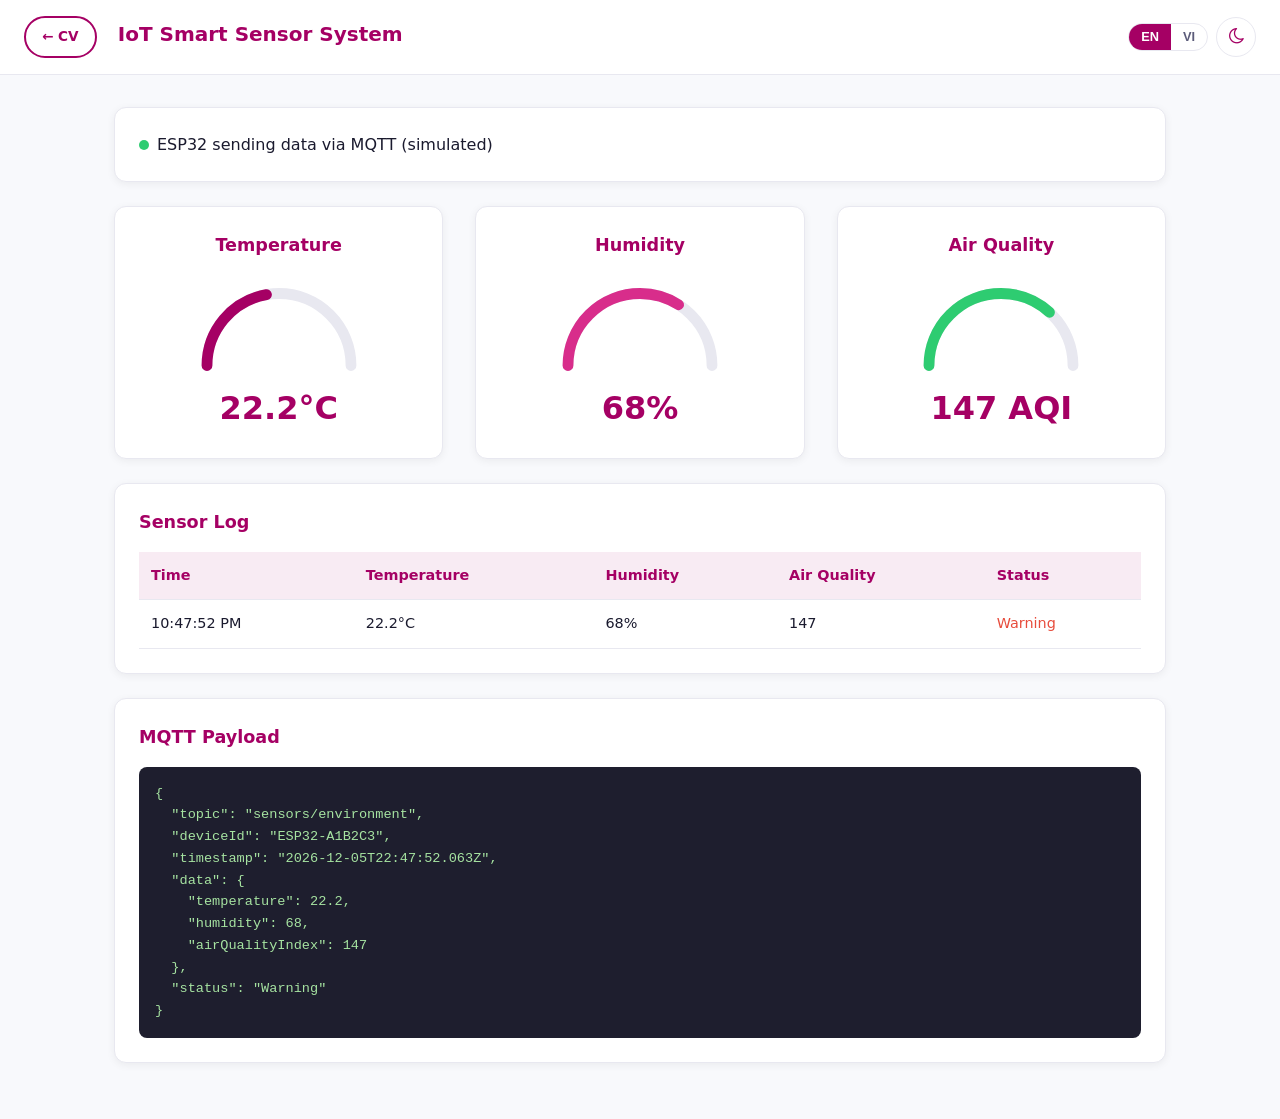
==== repo/repo_CV_Java/CV_Java_demos/iot-sensor.html @ 471d70c4 "update 11/6/2026" ====
<!DOCTYPE html>
<html lang="vi">
  <head>
    <meta charset="UTF-8" />
    <meta name="viewport" content="width=device-width, initial-scale=1.0" />
    <title>IoT Smart Sensor System - Demo</title>
    <link rel="stylesheet" href="/CV_master_css/font.css" />
    <link rel="stylesheet" href="/CV_master_css/main.css" />
    <script>
      (function () {
        var t = localStorage.getItem("cv-theme");
        if (t) document.documentElement.setAttribute("data-theme", t);
      })();
    </script>
  </head>
  <body class="demo-page">
    <header class="demo-header">
      <div>
        <a href="/cv.html?id=java" class="demo-back-link">← CV</a>
        <h1 style="display: inline; margin-left: 1rem;" data-i18n="demo_iot_title">IoT Smart Sensor System</h1>
      </div>
      <div class="nav-controls">
        <div class="lang-toggle">
          <button class="lang-btn active" data-lang="en" type="button">EN</button>
          <button class="lang-btn" data-lang="vi" type="button">VI</button>
        </div>
        <button class="btn-icon" id="theme-toggle" type="button"><i class="icon-moon" id="theme-icon"></i></button>
      </div>
    </header>

    <main class="demo-content">
      <div class="demo-card">
        <p><span class="status-dot"></span><span data-i18n="demo_iot_status">ESP32 đang gửi dữ liệu qua MQTT (mô phỏng)</span></p>
      </div>

      <div class="gauge-grid">
        <div class="gauge-container demo-card">
          <h3 data-i18n="demo_temperature">Nhiệt độ</h3>
          <svg class="gauge-svg" viewBox="0 0 200 110" id="temp-gauge">
            <path d="M 20 100 A 80 80 0 0 1 180 100" fill="none" stroke="var(--border-color)" stroke-width="12" stroke-linecap="round"/>
            <path id="temp-arc" d="M 20 100 A 80 80 0 0 1 180 100" fill="none" stroke="#a50064" stroke-width="12" stroke-linecap="round" stroke-dasharray="251" stroke-dashoffset="251"/>
          </svg>
          <div class="gauge-value" id="temp-value">--°C</div>
        </div>
        <div class="gauge-container demo-card">
          <h3 data-i18n="demo_humidity">Độ ẩm</h3>
          <svg class="gauge-svg" viewBox="0 0 200 110" id="humidity-gauge">
            <path d="M 20 100 A 80 80 0 0 1 180 100" fill="none" stroke="var(--border-color)" stroke-width="12" stroke-linecap="round"/>
            <path id="humidity-arc" d="M 20 100 A 80 80 0 0 1 180 100" fill="none" stroke="#d82d8b" stroke-width="12" stroke-linecap="round" stroke-dasharray="251" stroke-dashoffset="251"/>
          </svg>
          <div class="gauge-value" id="humidity-value">--%</div>
        </div>
        <div class="gauge-container demo-card">
          <h3 data-i18n="demo_air_quality">Chất lượng không khí</h3>
          <svg class="gauge-svg" viewBox="0 0 200 110" id="aqi-gauge">
            <path d="M 20 100 A 80 80 0 0 1 180 100" fill="none" stroke="var(--border-color)" stroke-width="12" stroke-linecap="round"/>
            <path id="aqi-arc" d="M 20 100 A 80 80 0 0 1 180 100" fill="none" stroke="#2ecc71" stroke-width="12" stroke-linecap="round" stroke-dasharray="251" stroke-dashoffset="251"/>
          </svg>
          <div class="gauge-value" id="aqi-value">-- AQI</div>
        </div>
      </div>

      <div class="demo-card">
        <h3 data-i18n="demo_sensor_log">Nhật ký cảm biến</h3>
        <table class="data-table">
          <thead>
            <tr>
              <th data-i18n="demo_time">Thời gian</th>
              <th data-i18n="demo_temperature">Nhiệt độ</th>
              <th data-i18n="demo_humidity">Độ ẩm</th>
              <th data-i18n="demo_air_quality">AQI</th>
              <th data-i18n="demo_status">Trạng thái</th>
            </tr>
          </thead>
          <tbody id="sensor-log"></tbody>
        </table>
      </div>

      <div class="demo-card">
        <h3 data-i18n="demo_json_response">MQTT Payload</h3>
        <pre class="json-output" id="json-output">{}</pre>
      </div>
    </main>

    <script src="/CV_master_js/script.js"></script>
    <script src="iot-sensor.js"></script>
  </body>
</html>
---- CV_master_css/font.css ----
@font-face {
	font-family: 'open_sanslight';
	src: url('../CV_master_fonts/OpenSans-Light-webfont.eot');
	src: url('../CV_master_fonts/OpenSans-Light-webfont.eot#iefix') format('embedded-opentype'),
		url('../CV_master_fonts/OpenSans-Light-webfont.woff') format('woff'),
		url('../CV_master_fonts/OpenSans-Light-webfont.ttf') format('truetype'),
		url('../CV_master_fonts/OpenSans-Light-webfont.svg#open_sanslight') format('svg');
	font-weight: normal;
	font-style: normal;

}

@font-face {
	font-family: 'open_sansitalic';
	src: url('../CV_master_fonts/OpenSans-Italic-webfont.eot');
	src: url('../CV_master_fonts/OpenSans-Italic-webfont.eot#iefix') format('embedded-opentype'),
		url('../CV_master_fonts/OpenSans-Italic-webfont.woff') format('woff'),
		url('../CV_master_fonts/OpenSans-Italic-webfont.ttf') format('truetype'),
		url('../CV_master_fonts/OpenSans-Italic-webfont.svg#open_sansitalic') format('svg');
	font-weight: normal;
	font-style: normal;

}

@font-face {
	font-family: 'open_sanssemibold';
	src: url('../CV_master_fonts/OpenSans-Semibold-webfont.eot');
	src: url('../CV_master_fonts/OpenSans-Semibold-webfont.eot#iefix') format('embedded-opentype'),
		url('../CV_master_fonts/OpenSans-Semibold-webfont.woff') format('woff'),
		url('../CV_master_fonts/OpenSans-Semibold-webfont.ttf') format('truetype'),
		url('../CV_master_fonts/OpenSans-Semibold-webfont.svg#open_sanssemibold') format('svg');
	font-weight: normal;
	font-style: normal;

}


@font-face {
	font-family: 'open_sanslight_italic';
	src: url('../CV_master_fonts/OpenSans-LightItalic-webfont.eot');
	src: url('../CV_master_fonts/OpenSans-LightItalic-webfont.eot#iefix') format('embedded-opentype'),
		url('../CV_master_fonts/OpenSans-LightItalic-webfont.woff') format('woff'),
		url('../CV_master_fonts/OpenSans-LightItalic-webfont.ttf') format('truetype'),
		url('../CV_master_fonts/OpenSans-LightItalic-webfont.svg#open_sanslight_italic') format('svg');
	font-weight: normal;
	font-style: normal;

}

@font-face {
	font-family: 'open_sansregular';
	src: url('../CV_master_fonts/OpenSans-Regular-webfont.eot');
	src: url('../CV_master_fonts/OpenSans-Regular-webfont.eot#iefix') format('embedded-opentype'),
		url('../CV_master_fonts/OpenSans-Regular-webfont.woff') format('woff'),
		url('../CV_master_fonts/OpenSans-Regular-webfont.ttf') format('truetype'),
		url('../CV_master_fonts/OpenSans-Regular-webfont.svg#open_sansregular') format('svg');
	font-weight: normal;
	font-style: normal;

}


@font-face {
	font-family: 'fontello';
	src: url('../CV_master_fonts/fontello.eot');
	src: url('../CV_master_fonts/fontello.eot#iefix') format('embedded-opentype'),
		url('../CV_master_fonts/fontello.woff') format('woff'),
		url('../CV_master_fonts/fontello.ttf') format('truetype'),
		url('../CV_master_fonts/fontello.svg#fontello') format('svg');
	font-weight: normal;
	font-style: normal;
}

[class^="icon-"]:before,
[class*=" icon-"]:before {
	font-family: "fontello";
	font-style: normal;
	font-weight: normal;
	speak: none;

	display: inline-block;
	text-decoration: inherit;
	width: 1em;
	margin-right: .2em;
	text-align: center;
	/* opacity: .8; */

	/* For safety - reset parent styles, that can break glyph codes*/
	font-variant: normal;
	text-transform: none;

	/* fix buttons height, for twitter bootstrap */
	line-height: 1em;

	/* Animation center compensation - margins should be symmetric */
	/* remove if not needed */
	margin-left: .2em;

	/* you can be more comfortable with increased icons size */
	/* font-size: 120%; */

	/* Font smoothing. That was taken from TWBS */
	-webkit-font-smoothing: antialiased;
	-moz-osx-font-smoothing: grayscale;

	/* Uncomment for 3D effect */
	/* text-shadow: 1px 1px 1px rgba(127, 127, 127, 0.3); */
}

.icon-emo-happy:before {
	content: '\e800';
}

/* '' */
.icon-emo-wink:before {
	content: '\e801';
}

/* '' */
.icon-emo-wink2:before {
	content: '\e802';
}

/* '' */
.icon-emo-unhappy:before {
	content: '\e803';
}

/* '' */
.icon-emo-sleep:before {
	content: '\e804';
}

/* '' */
.icon-emo-thumbsup:before {
	content: '\e805';
}

/* '' */
.icon-emo-devil:before {
	content: '\e806';
}

/* '' */
.icon-emo-surprised:before {
	content: '\e807';
}

/* '' */
.icon-emo-tongue:before {
	content: '\e808';
}

/* '' */
.icon-emo-coffee:before {
	content: '\e809';
}

/* '' */
.icon-emo-sunglasses:before {
	content: '\e80a';
}

/* '' */
.icon-emo-displeased:before {
	content: '\e80b';
}

/* '' */
.icon-emo-beer:before {
	content: '\e80c';
}

/* '' */
.icon-emo-grin:before {
	content: '\e80d';
}

/* '' */
.icon-emo-angry:before {
	content: '\e80e';
}

/* '' */
.icon-emo-saint:before {
	content: '\e80f';
}

/* '' */
.icon-emo-cry:before {
	content: '\e810';
}

/* '' */
.icon-emo-shoot:before {
	content: '\e811';
}

/* '' */
.icon-emo-squint:before {
	content: '\e812';
}

/* '' */
.icon-emo-laugh:before {
	content: '\e813';
}

/* '' */
.icon-spin1:before {
	content: '\e814';
}

/* '' */
.icon-spin2:before {
	content: '\e815';
}

/* '' */
.icon-spin3:before {
	content: '\e816';
}

/* '' */
.icon-spin4:before {
	content: '\e817';
}

/* '' */
.icon-spin5:before {
	content: '\e818';
}

/* '' */
.icon-spin6:before {
	content: '\e819';
}

/* '' */
.icon-firefox:before {
	content: '\e81a';
}

/* '' */
.icon-chrome:before {
	content: '\e81b';
}

/* '' */
.icon-opera:before {
	content: '\e81c';
}

/* '' */
.icon-ie:before {
	content: '\e81d';
}

/* '' */
.icon-crown:before {
	content: '\e81e';
}

/* '' */
.icon-crown-plus:before {
	content: '\e81f';
}

/* '' */
.icon-crown-minus:before {
	content: '\e820';
}

/* '' */
.icon-marquee:before {
	content: '\e821';
}

/* '' */
.icon-glass:before {
	content: '\e822';
}

/* '' */
.icon-music:before {
	content: '\e823';
}

/* '' */
.icon-search:before {
	content: '\e824';
}

/* '' */
.icon-mail:before {
	content: '\e825';
}

/* '' */
.icon-mail-alt:before {
	content: '\e826';
}

/* '' */
.icon-mail-squared:before {
	content: '\e827';
}

/* '' */
.icon-heart:before {
	content: '\e828';
}

/* '' */
.icon-heart-empty:before {
	content: '\e829';
}

/* '' */
.icon-star-1:before {
	content: '\e82a';
}

/* '' */
.icon-star-empty-1:before {
	content: '\e82b';
}

/* '' */
.icon-star-half:before {
	content: '\e82c';
}

/* '' */
.icon-star-half-alt:before {
	content: '\e82d';
}

/* '' */
.icon-user:before {
	content: '\e82e';
}

/* '' */
.icon-user-plus:before {
	content: '\e82f';
}

/* '' */
.icon-user-times:before {
	content: '\e830';
}

/* '' */
.icon-users:before {
	content: '\e831';
}

/* '' */
.icon-male:before {
	content: '\e832';
}

/* '' */
.icon-female:before {
	content: '\e833';
}

/* '' */
.icon-child:before {
	content: '\e834';
}

/* '' */
.icon-user-secret:before {
	content: '\e835';
}

/* '' */
.icon-video:before {
	content: '\e836';
}

/* '' */
.icon-videocam:before {
	content: '\e837';
}

/* '' */
.icon-picture:before {
	content: '\e838';
}

/* '' */
.icon-camera:before {
	content: '\e839';
}

/* '' */
.icon-camera-alt:before {
	content: '\e83a';
}

/* '' */
.icon-th-large:before {
	content: '\e83b';
}

/* '' */
.icon-th:before {
	content: '\e83c';
}

/* '' */
.icon-th-list:before {
	content: '\e83d';
}

/* '' */
.icon-ok:before {
	content: '\e83e';
}

/* '' */
.icon-ok-circled:before {
	content: '\e83f';
}

/* '' */
.icon-ok-circled2:before {
	content: '\e840';
}

/* '' */
.icon-ok-squared:before {
	content: '\e841';
}

/* '' */
.icon-cancel:before {
	content: '\e842';
}

/* '' */
.icon-cancel-circled:before {
	content: '\e843';
}

/* '' */
.icon-cancel-circled2:before {
	content: '\e844';
}

/* '' */
.icon-plus:before {
	content: '\e845';
}

/* '' */
.icon-plus-circled:before {
	content: '\e846';
}

/* '' */
.icon-plus-squared:before {
	content: '\e847';
}

/* '' */
.icon-plus-squared-alt:before {
	content: '\e848';
}

/* '' */
.icon-minus:before {
	content: '\e849';
}

/* '' */
.icon-minus-circled:before {
	content: '\e84a';
}

/* '' */
.icon-minus-squared:before {
	content: '\e84b';
}

/* '' */
.icon-minus-squared-alt:before {
	content: '\e84c';
}

/* '' */
.icon-help:before {
	content: '\e84d';
}

/* '' */
.icon-help-circled:before {
	content: '\e84e';
}

/* '' */
.icon-info-circled:before {
	content: '\e84f';
}

/* '' */
.icon-info:before {
	content: '\e850';
}

/* '' */
.icon-home:before {
	content: '\e851';
}

/* '' */
.icon-link:before {
	content: '\e852';
}

/* '' */
.icon-unlink:before {
	content: '\e853';
}

/* '' */
.icon-link-ext:before {
	content: '\e854';
}

/* '' */
.icon-link-ext-alt:before {
	content: '\e855';
}

/* '' */
.icon-attach:before {
	content: '\e856';
}

/* '' */
.icon-lock:before {
	content: '\e857';
}

/* '' */
.icon-lock-open:before {
	content: '\e858';
}

/* '' */
.icon-lock-open-alt:before {
	content: '\e859';
}

/* '' */
.icon-pin:before {
	content: '\e85a';
}

/* '' */
.icon-eye:before {
	content: '\e85b';
}

/* '' */
.icon-eye-off:before {
	content: '\e85c';
}

/* '' */
.icon-tag-1:before {
	content: '\e85d';
}

/* '' */
.icon-tags:before {
	content: '\e85e';
}

/* '' */
.icon-bookmark:before {
	content: '\e85f';
}

/* '' */
.icon-bookmark-empty:before {
	content: '\e860';
}

/* '' */
.icon-flag:before {
	content: '\e861';
}

/* '' */
.icon-flag-empty:before {
	content: '\e862';
}

/* '' */
.icon-flag-checkered:before {
	content: '\e863';
}

/* '' */
.icon-thumbs-up:before {
	content: '\e864';
}

/* '' */
.icon-thumbs-down:before {
	content: '\e865';
}

/* '' */
.icon-thumbs-up-alt:before {
	content: '\e866';
}

/* '' */
.icon-thumbs-down-alt:before {
	content: '\e867';
}

/* '' */
.icon-download:before {
	content: '\e868';
}

/* '' */
.icon-upload:before {
	content: '\e869';
}

/* '' */
.icon-download-cloud:before {
	content: '\e86a';
}

/* '' */
.icon-upload-cloud:before {
	content: '\e86b';
}

/* '' */
.icon-reply:before {
	content: '\e86c';
}

/* '' */
.icon-reply-all:before {
	content: '\e86d';
}

/* '' */
.icon-forward:before {
	content: '\e86e';
}

/* '' */
.icon-quote-left:before {
	content: '\e86f';
}

/* '' */
.icon-quote-right:before {
	content: '\e870';
}

/* '' */
.icon-code:before {
	content: '\e871';
}

/* '' */
.icon-export:before {
	content: '\e872';
}

/* '' */
.icon-export-alt:before {
	content: '\e873';
}

/* '' */
.icon-share:before {
	content: '\e874';
}

/* '' */
.icon-share-squared:before {
	content: '\e875';
}

/* '' */
.icon-pencil:before {
	content: '\e876';
}

/* '' */
.icon-pencil-squared:before {
	content: '\e877';
}

/* '' */
.icon-edit:before {
	content: '\e878';
}

/* '' */
.icon-print:before {
	content: '\e879';
}

/* '' */
.icon-retweet:before {
	content: '\e87a';
}

/* '' */
.icon-keyboard:before {
	content: '\e87b';
}

/* '' */
.icon-gamepad:before {
	content: '\e87c';
}

/* '' */
.icon-comment:before {
	content: '\e87d';
}

/* '' */
.icon-chat:before {
	content: '\e87e';
}

/* '' */
.icon-comment-empty:before {
	content: '\e87f';
}

/* '' */
.icon-chat-empty:before {
	content: '\e880';
}

/* '' */
.icon-bell:before {
	content: '\e881';
}

/* '' */
.icon-bell-alt:before {
	content: '\e882';
}

/* '' */
.icon-bell-off:before {
	content: '\e883';
}

/* '' */
.icon-bell-off-empty:before {
	content: '\e884';
}

/* '' */
.icon-attention-alt:before {
	content: '\e885';
}

/* '' */
.icon-attention:before {
	content: '\e886';
}

/* '' */
.icon-attention-circled:before {
	content: '\e887';
}

/* '' */
.icon-location:before {
	content: '\e888';
}

/* '' */
.icon-direction:before {
	content: '\e889';
}

/* '' */
.icon-compass:before {
	content: '\e88a';
}

/* '' */
.icon-trash:before {
	content: '\e88b';
}

/* '' */
.icon-trash-empty:before {
	content: '\e88c';
}

/* '' */
.icon-doc:before {
	content: '\e88d';
}

/* '' */
.icon-docs:before {
	content: '\e88e';
}

/* '' */
.icon-doc-text:before {
	content: '\e88f';
}

/* '' */
.icon-doc-inv:before {
	content: '\e890';
}

/* '' */
.icon-doc-text-inv:before {
	content: '\e891';
}

/* '' */
.icon-file-pdf:before {
	content: '\e892';
}

/* '' */
.icon-file-word:before {
	content: '\e893';
}

/* '' */
.icon-file-excel:before {
	content: '\e894';
}

/* '' */
.icon-file-powerpoint:before {
	content: '\e895';
}

/* '' */
.icon-file-image:before {
	content: '\e896';
}

/* '' */
.icon-file-archive:before {
	content: '\e897';
}

/* '' */
.icon-file-audio:before {
	content: '\e898';
}

/* '' */
.icon-file-video:before {
	content: '\e899';
}

/* '' */
.icon-file-code:before {
	content: '\e89a';
}

/* '' */
.icon-folder:before {
	content: '\e89b';
}

/* '' */
.icon-folder-open:before {
	content: '\e89c';
}

/* '' */
.icon-folder-empty:before {
	content: '\e89d';
}

/* '' */
.icon-folder-open-empty:before {
	content: '\e89e';
}

/* '' */
.icon-box:before {
	content: '\e89f';
}

/* '' */
.icon-rss:before {
	content: '\e8a0';
}

/* '' */
.icon-rss-squared:before {
	content: '\e8a1';
}

/* '' */
.icon-phone:before {
	content: '\e8a2';
}

/* '' */
.icon-phone-squared:before {
	content: '\e8a3';
}

/* '' */
.icon-fax:before {
	content: '\e8a4';
}

/* '' */
.icon-menu:before {
	content: '\e8a5';
}

/* '' */
.icon-cog:before {
	content: '\e8a6';
}

/* '' */
.icon-cog-alt:before {
	content: '\e8a7';
}

/* '' */
.icon-wrench:before {
	content: '\e8a8';
}

/* '' */
.icon-sliders:before {
	content: '\e8a9';
}

/* '' */
.icon-basket:before {
	content: '\e8aa';
}

/* '' */
.icon-cart-plus:before {
	content: '\e8ab';
}

/* '' */
.icon-cart-arrow-down:before {
	content: '\e8ac';
}

/* '' */
.icon-calendar:before {
	content: '\e8ad';
}

/* '' */
.icon-calendar-empty:before {
	content: '\e8ae';
}

/* '' */
.icon-login:before {
	content: '\e8af';
}

/* '' */
.icon-logout:before {
	content: '\e8b0';
}

/* '' */
.icon-mic:before {
	content: '\e8b1';
}

/* '' */
.icon-mute:before {
	content: '\e8b2';
}

/* '' */
.icon-volume-off:before {
	content: '\e8b3';
}

/* '' */
.icon-volume-down:before {
	content: '\e8b4';
}

/* '' */
.icon-volume-up:before {
	content: '\e8b5';
}

/* '' */
.icon-headphones:before {
	content: '\e8b6';
}

/* '' */
.icon-clock:before {
	content: '\e8b7';
}

/* '' */
.icon-lightbulb:before {
	content: '\e8b8';
}

/* '' */
.icon-block:before {
	content: '\e8b9';
}

/* '' */
.icon-resize-full:before {
	content: '\e8ba';
}

/* '' */
.icon-resize-full-alt:before {
	content: '\e8bb';
}

/* '' */
.icon-resize-small:before {
	content: '\e8bc';
}

/* '' */
.icon-resize-vertical:before {
	content: '\e8bd';
}

/* '' */
.icon-resize-horizontal:before {
	content: '\e8be';
}

/* '' */
.icon-move:before {
	content: '\e8bf';
}

/* '' */
.icon-zoom-in:before {
	content: '\e8c0';
}

/* '' */
.icon-zoom-out:before {
	content: '\e8c1';
}

/* '' */
.icon-down-circled2:before {
	content: '\e8c2';
}

/* '' */
.icon-up-circled2:before {
	content: '\e8c3';
}

/* '' */
.icon-left-circled2:before {
	content: '\e8c4';
}

/* '' */
.icon-right-circled2:before {
	content: '\e8c5';
}

/* '' */
.icon-down-dir:before {
	content: '\e8c6';
}

/* '' */
.icon-up-dir:before {
	content: '\e8c7';
}

/* '' */
.icon-left-dir:before {
	content: '\e8c8';
}

/* '' */
.icon-right-dir:before {
	content: '\e8c9';
}

/* '' */
.icon-down-open:before {
	content: '\e8ca';
}

/* '' */
.icon-left-open:before {
	content: '\e8cb';
}

/* '' */
.icon-right-open:before {
	content: '\e8cc';
}

/* '' */
.icon-up-open:before {
	content: '\e8cd';
}

/* '' */
.icon-angle-left:before {
	content: '\e8ce';
}

/* '' */
.icon-angle-right:before {
	content: '\e8cf';
}

/* '' */
.icon-angle-up:before {
	content: '\e8d0';
}

/* '' */
.icon-angle-down:before {
	content: '\e8d1';
}

/* '' */
.icon-angle-circled-left:before {
	content: '\e8d2';
}

/* '' */
.icon-angle-circled-right:before {
	content: '\e8d3';
}

/* '' */
.icon-angle-circled-up:before {
	content: '\e8d4';
}

/* '' */
.icon-angle-circled-down:before {
	content: '\e8d5';
}

/* '' */
.icon-angle-double-left:before {
	content: '\e8d6';
}

/* '' */
.icon-angle-double-right:before {
	content: '\e8d7';
}

/* '' */
.icon-angle-double-up:before {
	content: '\e8d8';
}

/* '' */
.icon-angle-double-down:before {
	content: '\e8d9';
}

/* '' */
.icon-down:before {
	content: '\e8da';
}

/* '' */
.icon-left:before {
	content: '\e8db';
}

/* '' */
.icon-right:before {
	content: '\e8dc';
}

/* '' */
.icon-up:before {
	content: '\e8dd';
}

/* '' */
.icon-down-big:before {
	content: '\e8de';
}

/* '' */
.icon-left-big:before {
	content: '\e8df';
}

/* '' */
.icon-right-big:before {
	content: '\e8e0';
}

/* '' */
.icon-up-big:before {
	content: '\e8e1';
}

/* '' */
.icon-right-hand:before {
	content: '\e8e2';
}

/* '' */
.icon-left-hand:before {
	content: '\e8e3';
}

/* '' */
.icon-up-hand:before {
	content: '\e8e4';
}

/* '' */
.icon-down-hand:before {
	content: '\e8e5';
}

/* '' */
.icon-left-circled:before {
	content: '\e8e6';
}

/* '' */
.icon-right-circled:before {
	content: '\e8e7';
}

/* '' */
.icon-up-circled:before {
	content: '\e8e8';
}

/* '' */
.icon-down-circled:before {
	content: '\e8e9';
}

/* '' */
.icon-cw:before {
	content: '\e8ea';
}

/* '' */
.icon-ccw:before {
	content: '\e8eb';
}

/* '' */
.icon-arrows-cw:before {
	content: '\e8ec';
}

/* '' */
.icon-level-up:before {
	content: '\e8ed';
}

/* '' */
.icon-level-down:before {
	content: '\e8ee';
}

/* '' */
.icon-shuffle:before {
	content: '\e8ef';
}

/* '' */
.icon-exchange:before {
	content: '\e8f0';
}

/* '' */
.icon-history:before {
	content: '\e8f1';
}

/* '' */
.icon-expand:before {
	content: '\e8f2';
}

/* '' */
.icon-collapse:before {
	content: '\e8f3';
}

/* '' */
.icon-expand-right:before {
	content: '\e8f4';
}

/* '' */
.icon-collapse-left:before {
	content: '\e8f5';
}

/* '' */
.icon-play:before {
	content: '\e8f6';
}

/* '' */
.icon-play-circled:before {
	content: '\e8f7';
}

/* '' */
.icon-play-circled2:before {
	content: '\e8f8';
}

/* '' */
.icon-stop:before {
	content: '\e8f9';
}

/* '' */
.icon-pause:before {
	content: '\e8fa';
}

/* '' */
.icon-to-end:before {
	content: '\e8fb';
}

/* '' */
.icon-to-end-alt:before {
	content: '\e8fc';
}

/* '' */
.icon-to-start:before {
	content: '\e8fd';
}

/* '' */
.icon-to-start-alt:before {
	content: '\e8fe';
}

/* '' */
.icon-fast-fw:before {
	content: '\e8ff';
}

/* '' */
.icon-fast-bw:before {
	content: '\e900';
}

/* '' */
.icon-eject:before {
	content: '\e901';
}

/* '' */
.icon-target:before {
	content: '\e902';
}

/* '' */
.icon-signal:before {
	content: '\e903';
}

/* '' */
.icon-wifi:before {
	content: '\e904';
}

/* '' */
.icon-award:before {
	content: '\e905';
}

/* '' */
.icon-desktop:before {
	content: '\e906';
}

/* '' */
.icon-laptop:before {
	content: '\e907';
}

/* '' */
.icon-tablet:before {
	content: '\e908';
}

/* '' */
.icon-mobile:before {
	content: '\e909';
}

/* '' */
.icon-inbox:before {
	content: '\e90a';
}

/* '' */
.icon-globe:before {
	content: '\e90b';
}

/* '' */
.icon-sun:before {
	content: '\e90c';
}

/* '' */
.icon-cloud:before {
	content: '\e90d';
}

/* '' */
.icon-flash:before {
	content: '\e90e';
}

/* '' */
.icon-moon:before {
	content: '\e90f';
}

/* '' */
.icon-umbrella-1:before {
	content: '\e910';
}

/* '' */
.icon-flight:before {
	content: '\e911';
}

/* '' */
.icon-fighter-jet:before {
	content: '\e912';
}

/* '' */
.icon-paper-plane:before {
	content: '\e913';
}

/* '' */
.icon-paper-plane-empty:before {
	content: '\e914';
}

/* '' */
.icon-space-shuttle:before {
	content: '\e915';
}

/* '' */
.icon-leaf:before {
	content: '\e916';
}

/* '' */
.icon-font:before {
	content: '\e917';
}

/* '' */
.icon-bold:before {
	content: '\e918';
}

/* '' */
.icon-medium:before {
	content: '\e919';
}

/* '' */
.icon-italic:before {
	content: '\e91a';
}

/* '' */
.icon-header:before {
	content: '\e91b';
}

/* '' */
.icon-paragraph:before {
	content: '\e91c';
}

/* '' */
.icon-text-height:before {
	content: '\e91d';
}

/* '' */
.icon-text-width:before {
	content: '\e91e';
}

/* '' */
.icon-align-left:before {
	content: '\e91f';
}

/* '' */
.icon-align-center:before {
	content: '\e920';
}

/* '' */
.icon-align-right:before {
	content: '\e921';
}

/* '' */
.icon-align-justify:before {
	content: '\e922';
}

/* '' */
.icon-list:before {
	content: '\e923';
}

/* '' */
.icon-indent-left:before {
	content: '\e924';
}

/* '' */
.icon-indent-right:before {
	content: '\e925';
}

/* '' */
.icon-list-bullet:before {
	content: '\e926';
}

/* '' */
.icon-list-numbered:before {
	content: '\e927';
}

/* '' */
.icon-strike:before {
	content: '\e928';
}

/* '' */
.icon-underline:before {
	content: '\e929';
}

/* '' */
.icon-superscript:before {
	content: '\e92a';
}

/* '' */
.icon-subscript:before {
	content: '\e92b';
}

/* '' */
.icon-table:before {
	content: '\e92c';
}

/* '' */
.icon-columns:before {
	content: '\e92d';
}

/* '' */
.icon-crop:before {
	content: '\e92e';
}

/* '' */
.icon-scissors:before {
	content: '\e92f';
}

/* '' */
.icon-paste:before {
	content: '\e930';
}

/* '' */
.icon-briefcase:before {
	content: '\e931';
}

/* '' */
.icon-suitcase:before {
	content: '\e932';
}

/* '' */
.icon-ellipsis:before {
	content: '\e933';
}

/* '' */
.icon-ellipsis-vert:before {
	content: '\e934';
}

/* '' */
.icon-off:before {
	content: '\e935';
}

/* '' */
.icon-road:before {
	content: '\e936';
}

/* '' */
.icon-list-alt:before {
	content: '\e937';
}

/* '' */
.icon-qrcode:before {
	content: '\e938';
}

/* '' */
.icon-barcode:before {
	content: '\e939';
}

/* '' */
.icon-book:before {
	content: '\e93a';
}

/* '' */
.icon-ajust:before {
	content: '\e93b';
}

/* '' */
.icon-tint:before {
	content: '\e93c';
}

/* '' */
.icon-toggle-off:before {
	content: '\e93d';
}

/* '' */
.icon-toggle-on:before {
	content: '\e93e';
}

/* '' */
.icon-check:before {
	content: '\e93f';
}

/* '' */
.icon-check-empty:before {
	content: '\e940';
}

/* '' */
.icon-circle:before {
	content: '\e941';
}

/* '' */
.icon-circle-empty:before {
	content: '\e942';
}

/* '' */
.icon-circle-thin:before {
	content: '\e943';
}

/* '' */
.icon-circle-notch:before {
	content: '\e944';
}

/* '' */
.icon-dot-circled:before {
	content: '\e945';
}

/* '' */
.icon-asterisk:before {
	content: '\e946';
}

/* '' */
.icon-gift:before {
	content: '\e947';
}

/* '' */
.icon-fire:before {
	content: '\e948';
}

/* '' */
.icon-magnet:before {
	content: '\e949';
}

/* '' */
.icon-chart-bar:before {
	content: '\e94a';
}

/* '' */
.icon-chart-area:before {
	content: '\e94b';
}

/* '' */
.icon-chart-pie:before {
	content: '\e94c';
}

/* '' */
.icon-chart-line:before {
	content: '\e94d';
}

/* '' */
.icon-ticket:before {
	content: '\e94e';
}

/* '' */
.icon-credit-card:before {
	content: '\e94f';
}

/* '' */
.icon-floppy:before {
	content: '\e950';
}

/* '' */
.icon-megaphone:before {
	content: '\e951';
}

/* '' */
.icon-hdd:before {
	content: '\e952';
}

/* '' */
.icon-key:before {
	content: '\e953';
}

/* '' */
.icon-fork:before {
	content: '\e954';
}

/* '' */
.icon-rocket:before {
	content: '\e955';
}

/* '' */
.icon-bug:before {
	content: '\e956';
}

/* '' */
.icon-certificate:before {
	content: '\e957';
}

/* '' */
.icon-tasks:before {
	content: '\e958';
}

/* '' */
.icon-filter:before {
	content: '\e959';
}

/* '' */
.icon-beaker:before {
	content: '\e95a';
}

/* '' */
.icon-magic:before {
	content: '\e95b';
}

/* '' */
.icon-cab:before {
	content: '\e95c';
}

/* '' */
.icon-taxi:before {
	content: '\e95d';
}

/* '' */
.icon-truck:before {
	content: '\e95e';
}

/* '' */
.icon-bus:before {
	content: '\e95f';
}

/* '' */
.icon-bicycle:before {
	content: '\e960';
}

/* '' */
.icon-motorcycle:before {
	content: '\e961';
}

/* '' */
.icon-train:before {
	content: '\e962';
}

/* '' */
.icon-subway:before {
	content: '\e963';
}

/* '' */
.icon-ship:before {
	content: '\e964';
}

/* '' */
.icon-money:before {
	content: '\e965';
}

/* '' */
.icon-euro:before {
	content: '\e966';
}

/* '' */
.icon-pound:before {
	content: '\e967';
}

/* '' */
.icon-dollar:before {
	content: '\e968';
}

/* '' */
.icon-rupee:before {
	content: '\e969';
}

/* '' */
.icon-yen:before {
	content: '\e96a';
}

/* '' */
.icon-rouble:before {
	content: '\e96b';
}

/* '' */
.icon-shekel:before {
	content: '\e96c';
}

/* '' */
.icon-try:before {
	content: '\e96d';
}

/* '' */
.icon-won:before {
	content: '\e96e';
}

/* '' */
.icon-bitcoin:before {
	content: '\e96f';
}

/* '' */
.icon-viacoin:before {
	content: '\e970';
}

/* '' */
.icon-sort:before {
	content: '\e971';
}

/* '' */
.icon-sort-down:before {
	content: '\e972';
}

/* '' */
.icon-sort-up:before {
	content: '\e973';
}

/* '' */
.icon-sort-alt-up:before {
	content: '\e974';
}

/* '' */
.icon-sort-alt-down:before {
	content: '\e975';
}

/* '' */
.icon-sort-name-up:before {
	content: '\e976';
}

/* '' */
.icon-sort-name-down:before {
	content: '\e977';
}

/* '' */
.icon-sort-number-up:before {
	content: '\e978';
}

/* '' */
.icon-sort-number-down:before {
	content: '\e979';
}

/* '' */
.icon-hammer:before {
	content: '\e97a';
}

/* '' */
.icon-gauge:before {
	content: '\e97b';
}

/* '' */
.icon-sitemap:before {
	content: '\e97c';
}

/* '' */
.icon-spinner:before {
	content: '\e97d';
}

/* '' */
.icon-coffee:before {
	content: '\e97e';
}

/* '' */
.icon-food:before {
	content: '\e97f';
}

/* '' */
.icon-beer:before {
	content: '\e980';
}

/* '' */
.icon-user-md:before {
	content: '\e981';
}

/* '' */
.icon-stethoscope:before {
	content: '\e982';
}

/* '' */
.icon-heartbeat:before {
	content: '\e983';
}

/* '' */
.icon-ambulance:before {
	content: '\e984';
}

/* '' */
.icon-medkit:before {
	content: '\e985';
}

/* '' */
.icon-h-sigh:before {
	content: '\e986';
}

/* '' */
.icon-bed:before {
	content: '\e987';
}

/* '' */
.icon-hospital:before {
	content: '\e988';
}

/* '' */
.icon-building:before {
	content: '\e989';
}

/* '' */
.icon-building-filled:before {
	content: '\e98a';
}

/* '' */
.icon-bank:before {
	content: '\e98b';
}

/* '' */
.icon-smile:before {
	content: '\e98c';
}

/* '' */
.icon-frown:before {
	content: '\e98d';
}

/* '' */
.icon-meh:before {
	content: '\e98e';
}

/* '' */
.icon-anchor:before {
	content: '\e98f';
}

/* '' */
.icon-terminal:before {
	content: '\e990';
}

/* '' */
.icon-eraser:before {
	content: '\e991';
}

/* '' */
.icon-puzzle:before {
	content: '\e992';
}

/* '' */
.icon-shield:before {
	content: '\e993';
}

/* '' */
.icon-extinguisher:before {
	content: '\e994';
}

/* '' */
.icon-bullseye:before {
	content: '\e995';
}

/* '' */
.icon-wheelchair:before {
	content: '\e996';
}

/* '' */
.icon-language:before {
	content: '\e997';
}

/* '' */
.icon-graduation-cap:before {
	content: '\e998';
}

/* '' */
.icon-paw:before {
	content: '\e999';
}

/* '' */
.icon-spoon:before {
	content: '\e99a';
}

/* '' */
.icon-cube:before {
	content: '\e99b';
}

/* '' */
.icon-cubes:before {
	content: '\e99c';
}

/* '' */
.icon-recycle:before {
	content: '\e99d';
}

/* '' */
.icon-tree:before {
	content: '\e99e';
}

/* '' */
.icon-database:before {
	content: '\e99f';
}

/* '' */
.icon-server:before {
	content: '\e9a0';
}

/* '' */
.icon-lifebuoy:before {
	content: '\e9a1';
}

/* '' */
.icon-rebel:before {
	content: '\e9a2';
}

/* '' */
.icon-empire:before {
	content: '\e9a3';
}

/* '' */
.icon-bomb:before {
	content: '\e9a4';
}

/* '' */
.icon-soccer-ball:before {
	content: '\e9a5';
}

/* '' */
.icon-tty:before {
	content: '\e9a6';
}

/* '' */
.icon-binoculars:before {
	content: '\e9a7';
}

/* '' */
.icon-plug:before {
	content: '\e9a8';
}

/* '' */
.icon-newspaper:before {
	content: '\e9a9';
}

/* '' */
.icon-calc:before {
	content: '\e9aa';
}

/* '' */
.icon-copyright:before {
	content: '\e9ab';
}

/* '' */
.icon-at:before {
	content: '\e9ac';
}

/* '' */
.icon-eyedropper:before {
	content: '\e9ad';
}

/* '' */
.icon-brush:before {
	content: '\e9ae';
}

/* '' */
.icon-birthday:before {
	content: '\e9af';
}

/* '' */
.icon-diamond:before {
	content: '\e9b0';
}

/* '' */
.icon-street-view:before {
	content: '\e9b1';
}

/* '' */
.icon-venus:before {
	content: '\e9b2';
}

/* '' */
.icon-mars:before {
	content: '\e9b3';
}

/* '' */
.icon-mercury:before {
	content: '\e9b4';
}

/* '' */
.icon-transgender:before {
	content: '\e9b5';
}

/* '' */
.icon-transgender-alt:before {
	content: '\e9b6';
}

/* '' */
.icon-venus-double:before {
	content: '\e9b7';
}

/* '' */
.icon-mars-double:before {
	content: '\e9b8';
}

/* '' */
.icon-venus-mars:before {
	content: '\e9b9';
}

/* '' */
.icon-mars-stroke:before {
	content: '\e9ba';
}

/* '' */
.icon-mars-stroke-v:before {
	content: '\e9bb';
}

/* '' */
.icon-mars-stroke-h:before {
	content: '\e9bc';
}

/* '' */
.icon-neuter:before {
	content: '\e9bd';
}

/* '' */
.icon-cc-visa:before {
	content: '\e9be';
}

/* '' */
.icon-cc-mastercard:before {
	content: '\e9bf';
}

/* '' */
.icon-cc-discover:before {
	content: '\e9c0';
}

/* '' */
.icon-cc-amex:before {
	content: '\e9c1';
}

/* '' */
.icon-cc-paypal:before {
	content: '\e9c2';
}

/* '' */
.icon-cc-stripe:before {
	content: '\e9c3';
}

/* '' */
.icon-adn:before {
	content: '\e9c4';
}

/* '' */
.icon-android:before {
	content: '\e9c5';
}

/* '' */
.icon-angellist:before {
	content: '\e9c6';
}

/* '' */
.icon-apple:before {
	content: '\e9c7';
}

/* '' */
.icon-behance:before {
	content: '\e9c8';
}

/* '' */
.icon-behance-squared:before {
	content: '\e9c9';
}

/* '' */
.icon-bitbucket:before {
	content: '\e9ca';
}

/* '' */
.icon-bitbucket-squared:before {
	content: '\e9cb';
}

/* '' */
.icon-buysellads:before {
	content: '\e9cc';
}

/* '' */
.icon-cc:before {
	content: '\e9cd';
}

/* '' */
.icon-codeopen:before {
	content: '\e9ce';
}

/* '' */
.icon-connectdevelop:before {
	content: '\e9cf';
}

/* '' */
.icon-css3:before {
	content: '\e9d0';
}

/* '' */
.icon-dashcube:before {
	content: '\e9d1';
}

/* '' */
.icon-delicious:before {
	content: '\e9d2';
}

/* '' */
.icon-deviantart:before {
	content: '\e9d3';
}

/* '' */
.icon-digg:before {
	content: '\e9d4';
}

/* '' */
.icon-dribbble:before {
	content: '\e9d5';
}

/* '' */
.icon-dropbox:before {
	content: '\e9d6';
}

/* '' */
.icon-drupal:before {
	content: '\e9d7';
}

/* '' */
.icon-facebook:before {
	content: '\e9d8';
}

/* '' */
.icon-facebook-squared:before {
	content: '\e9d9';
}

/* '' */
.icon-facebook-official:before {
	content: '\e9da';
}

/* '' */
.icon-flickr:before {
	content: '\e9db';
}

/* '' */
.icon-forumbee:before {
	content: '\e9dc';
}

/* '' */
.icon-foursquare:before {
	content: '\e9dd';
}

/* '' */
.icon-git-squared:before {
	content: '\e9de';
}

/* '' */
.icon-git:before {
	content: '\e9df';
}

/* '' */
.icon-github:before {
	content: '\e9e0';
}

/* '' */
.icon-github-squared:before {
	content: '\e9e1';
}

/* '' */
.icon-github-circled:before {
	content: '\e9e2';
}

/* '' */
.icon-gittip:before {
	content: '\e9e3';
}

/* '' */
.icon-google:before {
	content: '\e9e4';
}

/* '' */
.icon-gplus:before {
	content: '\e9e5';
}

/* '' */
.icon-gplus-squared:before {
	content: '\e9e6';
}

/* '' */
.icon-gwallet:before {
	content: '\e9e7';
}

/* '' */
.icon-hacker-news:before {
	content: '\e9e8';
}

/* '' */
.icon-html5:before {
	content: '\e9e9';
}

/* '' */
.icon-instagram:before {
	content: '\e9ea';
}

/* '' */
.icon-ioxhost:before {
	content: '\e9eb';
}

/* '' */
.icon-joomla:before {
	content: '\e9ec';
}

/* '' */
.icon-jsfiddle:before {
	content: '\e9ed';
}

/* '' */
.icon-lastfm:before {
	content: '\e9ee';
}

/* '' */
.icon-lastfm-squared:before {
	content: '\e9ef';
}

/* '' */
.icon-leanpub:before {
	content: '\e9f0';
}

/* '' */
.icon-linkedin-squared:before {
	content: '\e9f1';
}

/* '' */
.icon-linux:before {
	content: '\e9f2';
}

/* '' */
.icon-linkedin:before {
	content: '\e9f3';
}

/* '' */
.icon-maxcdn:before {
	content: '\e9f4';
}

/* '' */
.icon-meanpath:before {
	content: '\e9f5';
}

/* '' */
.icon-openid:before {
	content: '\e9f6';
}

/* '' */
.icon-pagelines:before {
	content: '\e9f7';
}

/* '' */
.icon-paypal:before {
	content: '\e9f8';
}

/* '' */
.icon-pied-piper-squared:before {
	content: '\e9f9';
}

/* '' */
.icon-pied-piper-alt:before {
	content: '\e9fa';
}

/* '' */
.icon-pinterest:before {
	content: '\e9fb';
}

/* '' */
.icon-pinterest-circled:before {
	content: '\e9fc';
}

/* '' */
.icon-pinterest-squared:before {
	content: '\e9fd';
}

/* '' */
.icon-qq:before {
	content: '\e9fe';
}

/* '' */
.icon-reddit:before {
	content: '\e9ff';
}

/* '' */
.icon-reddit-squared:before {
	content: '\ea00';
}

/* '' */
.icon-renren:before {
	content: '\ea01';
}

/* '' */
.icon-sellsy:before {
	content: '\ea02';
}

/* '' */
.icon-shirtsinbulk:before {
	content: '\ea03';
}

/* '' */
.icon-simplybuilt:before {
	content: '\ea04';
}

/* '' */
.icon-skyatlas:before {
	content: '\ea05';
}

/* '' */
.icon-skype:before {
	content: '\ea06';
}

/* '' */
.icon-slack:before {
	content: '\ea07';
}

/* '' */
.icon-slideshare:before {
	content: '\ea08';
}

/* '' */
.icon-soundcloud:before {
	content: '\ea09';
}

/* '' */
.icon-spotify:before {
	content: '\ea0a';
}

/* '' */
.icon-stackexchange:before {
	content: '\ea0b';
}

/* '' */
.icon-stackoverflow:before {
	content: '\ea0c';
}

/* '' */
.icon-steam:before {
	content: '\ea0d';
}

/* '' */
.icon-steam-squared:before {
	content: '\ea0e';
}

/* '' */
.icon-stumbleupon:before {
	content: '\ea0f';
}

/* '' */
.icon-stumbleupon-circled:before {
	content: '\ea10';
}

/* '' */
.icon-tencent-weibo:before {
	content: '\ea11';
}

/* '' */
.icon-trello:before {
	content: '\ea12';
}

/* '' */
.icon-tumblr:before {
	content: '\ea13';
}

/* '' */
.icon-tumblr-squared:before {
	content: '\ea14';
}

/* '' */
.icon-twitch:before {
	content: '\ea15';
}

/* '' */
.icon-note:before {
	content: '\ea16';
}

/* '' */
.icon-note-beamed:before {
	content: '\ea17';
}

/* '' */
.icon-music-1:before {
	content: '\ea18';
}

/* '' */
.icon-search-1:before {
	content: '\ea19';
}

/* '' */
.icon-flashlight:before {
	content: '\ea1a';
}

/* '' */
.icon-mail-1:before {
	content: '\ea1b';
}

/* '' */
.icon-heart-1:before {
	content: '\ea1c';
}

/* '' */
.icon-heart-empty-1:before {
	content: '\ea1d';
}

/* '' */
.icon-star:before {
	content: '\ea1e';
}

/* '' */
.icon-star-empty:before {
	content: '\ea1f';
}

/* '' */
.icon-user-1:before {
	content: '\ea20';
}

/* '' */
.icon-users-1:before {
	content: '\ea21';
}

/* '' */
.icon-user-add:before {
	content: '\ea22';
}

/* '' */
.icon-video-1:before {
	content: '\ea23';
}

/* '' */
.icon-picture-1:before {
	content: '\ea24';
}

/* '' */
.icon-camera-1:before {
	content: '\ea25';
}

/* '' */
.icon-layout:before {
	content: '\ea26';
}

/* '' */
.icon-menu-1:before {
	content: '\ea27';
}

/* '' */
.icon-check-1:before {
	content: '\ea28';
}

/* '' */
.icon-cancel-1:before {
	content: '\ea29';
}

/* '' */
.icon-cancel-circled-1:before {
	content: '\ea2a';
}

/* '' */
.icon-cancel-squared:before {
	content: '\ea2b';
}

/* '' */
.icon-plus-1:before {
	content: '\ea2c';
}

/* '' */
.icon-plus-circled-1:before {
	content: '\ea2d';
}

/* '' */
.icon-plus-squared-1:before {
	content: '\ea2e';
}

/* '' */
.icon-minus-1:before {
	content: '\ea2f';
}

/* '' */
.icon-minus-circled-1:before {
	content: '\ea30';
}

/* '' */
.icon-minus-squared-1:before {
	content: '\ea31';
}

/* '' */
.icon-help-1:before {
	content: '\ea32';
}

/* '' */
.icon-help-circled-1:before {
	content: '\ea33';
}

/* '' */
.icon-info-1:before {
	content: '\ea34';
}

/* '' */
.icon-info-circled-1:before {
	content: '\ea35';
}

/* '' */
.icon-back:before {
	content: '\ea36';
}

/* '' */
.icon-home-1:before {
	content: '\ea37';
}

/* '' */
.icon-link-1:before {
	content: '\ea38';
}

/* '' */
.icon-attach-1:before {
	content: '\ea39';
}

/* '' */
.icon-lock-1:before {
	content: '\ea3a';
}

/* '' */
.icon-lock-open-1:before {
	content: '\ea3b';
}

/* '' */
.icon-eye-1:before {
	content: '\ea3c';
}

/* '' */
.icon-tag:before {
	content: '\ea3d';
}

/* '' */
.icon-bookmark-1:before {
	content: '\ea3e';
}

/* '' */
.icon-bookmarks:before {
	content: '\ea3f';
}

/* '' */
.icon-flag-1:before {
	content: '\ea40';
}

/* '' */
.icon-thumbs-up-1:before {
	content: '\ea41';
}

/* '' */
.icon-thumbs-down-1:before {
	content: '\ea42';
}

/* '' */
.icon-download-1:before {
	content: '\ea43';
}

/* '' */
.icon-upload-1:before {
	content: '\ea44';
}

/* '' */
.icon-upload-cloud-1:before {
	content: '\ea45';
}

/* '' */
.icon-reply-1:before {
	content: '\ea46';
}

/* '' */
.icon-reply-all-1:before {
	content: '\ea47';
}

/* '' */
.icon-forward-1:before {
	content: '\ea48';
}

/* '' */
.icon-quote:before {
	content: '\ea49';
}

/* '' */
.icon-code-1:before {
	content: '\ea4a';
}

/* '' */
.icon-export-1:before {
	content: '\ea4b';
}

/* '' */
.icon-pencil-1:before {
	content: '\ea4c';
}

/* '' */
.icon-feather:before {
	content: '\ea4d';
}

/* '' */
.icon-print-1:before {
	content: '\ea4e';
}

/* '' */
.icon-retweet-1:before {
	content: '\ea4f';
}

/* '' */
.icon-keyboard-1:before {
	content: '\ea50';
}

/* '' */
.icon-comment-1:before {
	content: '\ea51';
}

/* '' */
.icon-chat-1:before {
	content: '\ea52';
}

/* '' */
.icon-bell-1:before {
	content: '\ea53';
}

/* '' */
.icon-attention-1:before {
	content: '\ea54';
}

/* '' */
.icon-alert:before {
	content: '\ea55';
}

/* '' */
.icon-vcard:before {
	content: '\ea56';
}

/* '' */
.icon-address:before {
	content: '\ea57';
}

/* '' */
.icon-location-1:before {
	content: '\ea58';
}

/* '' */
.icon-map:before {
	content: '\ea59';
}

/* '' */
.icon-direction-1:before {
	content: '\ea5a';
}

/* '' */
.icon-compass-1:before {
	content: '\ea5b';
}

/* '' */
.icon-cup:before {
	content: '\ea5c';
}

/* '' */
.icon-trash-1:before {
	content: '\ea5d';
}

/* '' */
.icon-doc-1:before {
	content: '\ea5e';
}

/* '' */
.icon-docs-1:before {
	content: '\ea5f';
}

/* '' */
.icon-doc-landscape:before {
	content: '\ea60';
}

/* '' */
.icon-doc-text-1:before {
	content: '\ea61';
}

/* '' */
.icon-doc-text-inv-1:before {
	content: '\ea62';
}

/* '' */
.icon-newspaper-1:before {
	content: '\ea63';
}

/* '' */
.icon-book-open:before {
	content: '\ea64';
}

/* '' */
.icon-book-1:before {
	content: '\ea65';
}

/* '' */
.icon-folder-1:before {
	content: '\ea66';
}

/* '' */
.icon-archive:before {
	content: '\ea67';
}

/* '' */
.icon-box-1:before {
	content: '\ea68';
}

/* '' */
.icon-rss-1:before {
	content: '\ea69';
}

/* '' */
.icon-phone-1:before {
	content: '\ea6a';
}

/* '' */
.icon-cog-1:before {
	content: '\ea6b';
}

/* '' */
.icon-tools:before {
	content: '\ea6c';
}

/* '' */
.icon-share-1:before {
	content: '\ea6d';
}

/* '' */
.icon-shareable:before {
	content: '\ea6e';
}

/* '' */
.icon-basket-1:before {
	content: '\ea6f';
}

/* '' */
.icon-bag:before {
	content: '\ea70';
}

/* '' */
.icon-calendar-1:before {
	content: '\ea71';
}

/* '' */
.icon-login-1:before {
	content: '\ea72';
}

/* '' */
.icon-logout-1:before {
	content: '\ea73';
}

/* '' */
.icon-mic-1:before {
	content: '\ea74';
}

/* '' */
.icon-mute-1:before {
	content: '\ea75';
}

/* '' */
.icon-sound:before {
	content: '\ea76';
}

/* '' */
.icon-volume:before {
	content: '\ea77';
}

/* '' */
.icon-clock-1:before {
	content: '\ea78';
}

/* '' */
.icon-hourglass:before {
	content: '\ea79';
}

/* '' */
.icon-lamp:before {
	content: '\ea7a';
}

/* '' */
.icon-light-down:before {
	content: '\ea7b';
}

/* '' */
.icon-light-up:before {
	content: '\ea7c';
}

/* '' */
.icon-adjust:before {
	content: '\ea7d';
}

/* '' */
.icon-block-1:before {
	content: '\ea7e';
}

/* '' */
.icon-resize-full-1:before {
	content: '\ea7f';
}

/* '' */
.icon-resize-small-1:before {
	content: '\ea80';
}

/* '' */
.icon-popup:before {
	content: '\ea81';
}

/* '' */
.icon-publish:before {
	content: '\ea82';
}

/* '' */
.icon-window:before {
	content: '\ea83';
}

/* '' */
.icon-arrow-combo:before {
	content: '\ea84';
}

/* '' */
.icon-down-circled-1:before {
	content: '\ea85';
}

/* '' */
.icon-left-circled-1:before {
	content: '\ea86';
}

/* '' */
.icon-right-circled-1:before {
	content: '\ea87';
}

/* '' */
.icon-up-circled-1:before {
	content: '\ea88';
}

/* '' */
.icon-down-open-1:before {
	content: '\ea89';
}

/* '' */
.icon-left-open-1:before {
	content: '\ea8a';
}

/* '' */
.icon-right-open-1:before {
	content: '\ea8b';
}

/* '' */
.icon-up-open-1:before {
	content: '\ea8c';
}

/* '' */
.icon-down-open-mini:before {
	content: '\ea8d';
}

/* '' */
.icon-left-open-mini:before {
	content: '\ea8e';
}

/* '' */
.icon-right-open-mini:before {
	content: '\ea8f';
}

/* '' */
.icon-up-open-mini:before {
	content: '\ea90';
}

/* '' */
.icon-down-open-big:before {
	content: '\ea91';
}

/* '' */
.icon-left-open-big:before {
	content: '\ea92';
}

/* '' */
.icon-right-open-big:before {
	content: '\ea93';
}

/* '' */
.icon-up-open-big:before {
	content: '\ea94';
}

/* '' */
.icon-down-1:before {
	content: '\ea95';
}

/* '' */
.icon-left-1:before {
	content: '\ea96';
}

/* '' */
.icon-right-1:before {
	content: '\ea97';
}

/* '' */
.icon-up-1:before {
	content: '\ea98';
}

/* '' */
.icon-down-dir-1:before {
	content: '\ea99';
}

/* '' */
.icon-left-dir-1:before {
	content: '\ea9a';
}

/* '' */
.icon-right-dir-1:before {
	content: '\ea9b';
}

/* '' */
.icon-up-dir-1:before {
	content: '\ea9c';
}

/* '' */
.icon-down-bold:before {
	content: '\ea9d';
}

/* '' */
.icon-left-bold:before {
	content: '\ea9e';
}

/* '' */
.icon-right-bold:before {
	content: '\ea9f';
}

/* '' */
.icon-up-bold:before {
	content: '\eaa0';
}

/* '' */
.icon-down-thin:before {
	content: '\eaa1';
}

/* '' */
.icon-left-thin:before {
	content: '\eaa2';
}

/* '' */
.icon-right-thin:before {
	content: '\eaa3';
}

/* '' */
.icon-up-thin:before {
	content: '\eaa4';
}

/* '' */
.icon-ccw-1:before {
	content: '\eaa5';
}

/* '' */
.icon-cw-1:before {
	content: '\eaa6';
}

/* '' */
.icon-arrows-ccw:before {
	content: '\eaa7';
}

/* '' */
.icon-level-down-1:before {
	content: '\eaa8';
}

/* '' */
.icon-level-up-1:before {
	content: '\eaa9';
}

/* '' */
.icon-shuffle-1:before {
	content: '\eaaa';
}

/* '' */
.icon-loop:before {
	content: '\eaab';
}

/* '' */
.icon-switch:before {
	content: '\eaac';
}

/* '' */
.icon-play-1:before {
	content: '\eaad';
}

/* '' */
.icon-stop-1:before {
	content: '\eaae';
}

/* '' */
.icon-pause-1:before {
	content: '\eaaf';
}

/* '' */
.icon-record:before {
	content: '\eab0';
}

/* '' */
.icon-to-end-1:before {
	content: '\eab1';
}

/* '' */
.icon-to-start-1:before {
	content: '\eab2';
}

/* '' */
.icon-fast-forward:before {
	content: '\eab3';
}

/* '' */
.icon-fast-backward:before {
	content: '\eab4';
}

/* '' */
.icon-progress-0:before {
	content: '\eab5';
}

/* '' */
.icon-progress-1:before {
	content: '\eab6';
}

/* '' */
.icon-progress-2:before {
	content: '\eab7';
}

/* '' */
.icon-progress-3:before {
	content: '\eab8';
}

/* '' */
.icon-target-1:before {
	content: '\eab9';
}

/* '' */
.icon-palette:before {
	content: '\eaba';
}

/* '' */
.icon-list-1:before {
	content: '\eabb';
}

/* '' */
.icon-list-add:before {
	content: '\eabc';
}

/* '' */
.icon-signal-1:before {
	content: '\eabd';
}

/* '' */
.icon-trophy:before {
	content: '\eabe';
}

/* '' */
.icon-battery:before {
	content: '\eabf';
}

/* '' */
.icon-back-in-time:before {
	content: '\eac0';
}

/* '' */
.icon-monitor:before {
	content: '\eac1';
}

/* '' */
.icon-mobile-1:before {
	content: '\eac2';
}

/* '' */
.icon-network:before {
	content: '\eac3';
}

/* '' */
.icon-cd:before {
	content: '\eac4';
}

/* '' */
.icon-inbox-1:before {
	content: '\eac5';
}

/* '' */
.icon-install:before {
	content: '\eac6';
}

/* '' */
.icon-globe-1:before {
	content: '\eac7';
}

/* '' */
.icon-cloud-1:before {
	content: '\eac8';
}

/* '' */
.icon-cloud-thunder:before {
	content: '\eac9';
}

/* '' */
.icon-flash-1:before {
	content: '\eaca';
}

/* '' */
.icon-moon-1:before {
	content: '\eacb';
}

/* '' */
.icon-flight-1:before {
	content: '\eacc';
}

/* '' */
.icon-paper-plane-1:before {
	content: '\eacd';
}

/* '' */
.icon-leaf-1:before {
	content: '\eace';
}

/* '' */
.icon-lifebuoy-1:before {
	content: '\eacf';
}

/* '' */
.icon-mouse:before {
	content: '\ead0';
}

/* '' */
.icon-briefcase-1:before {
	content: '\ead1';
}

/* '' */
.icon-suitcase-1:before {
	content: '\ead2';
}

/* '' */
.icon-dot:before {
	content: '\ead3';
}

/* '' */
.icon-dot-2:before {
	content: '\ead4';
}

/* '' */
.icon-dot-3:before {
	content: '\ead5';
}

/* '' */
.icon-brush-1:before {
	content: '\ead6';
}

/* '' */
.icon-magnet-1:before {
	content: '\ead7';
}

/* '' */
.icon-infinity:before {
	content: '\ead8';
}

/* '' */
.icon-erase:before {
	content: '\ead9';
}

/* '' */
.icon-chart-pie-1:before {
	content: '\eada';
}

/* '' */
.icon-chart-line-1:before {
	content: '\eadb';
}

/* '' */
.icon-chart-bar-1:before {
	content: '\eadc';
}

/* '' */
.icon-chart-area-1:before {
	content: '\eadd';
}

/* '' */
.icon-tape:before {
	content: '\eade';
}

/* '' */
.icon-graduation-cap-1:before {
	content: '\eadf';
}

/* '' */
.icon-language-1:before {
	content: '\eae0';
}

/* '' */
.icon-ticket-1:before {
	content: '\eae1';
}

/* '' */
.icon-water:before {
	content: '\eae2';
}

/* '' */
.icon-droplet:before {
	content: '\eae3';
}

/* '' */
.icon-air:before {
	content: '\eae4';
}

/* '' */
.icon-credit-card-1:before {
	content: '\eae5';
}

/* '' */
.icon-floppy-1:before {
	content: '\eae6';
}

/* '' */
.icon-clipboard:before {
	content: '\eae7';
}

/* '' */
.icon-megaphone-1:before {
	content: '\eae8';
}

/* '' */
.icon-database-1:before {
	content: '\eae9';
}

/* '' */
.icon-drive:before {
	content: '\eaea';
}

/* '' */
.icon-bucket:before {
	content: '\eaeb';
}

/* '' */
.icon-thermometer:before {
	content: '\eaec';
}

/* '' */
.icon-key-1:before {
	content: '\eaed';
}

/* '' */
.icon-flow-cascade:before {
	content: '\eaee';
}

/* '' */
.icon-flow-branch:before {
	content: '\eaef';
}

/* '' */
.icon-flow-tree:before {
	content: '\eaf0';
}

/* '' */
.icon-flow-line:before {
	content: '\eaf1';
}

/* '' */
.icon-flow-parallel:before {
	content: '\eaf2';
}

/* '' */
.icon-rocket-1:before {
	content: '\eaf3';
}

/* '' */
.icon-gauge-1:before {
	content: '\eaf4';
}

/* '' */
.icon-traffic-cone:before {
	content: '\eaf5';
}

/* '' */
.icon-cc-1:before {
	content: '\eaf6';
}

/* '' */
.icon-cc-by:before {
	content: '\eaf7';
}

/* '' */
.icon-cc-nc:before {
	content: '\eaf8';
}

/* '' */
.icon-cc-nc-eu:before {
	content: '\eaf9';
}

/* '' */
.icon-cc-nc-jp:before {
	content: '\eafa';
}

/* '' */
.icon-cc-sa:before {
	content: '\eafb';
}

/* '' */
.icon-cc-nd:before {
	content: '\eafc';
}

/* '' */
.icon-cc-pd:before {
	content: '\eafd';
}

/* '' */
.icon-cc-zero:before {
	content: '\eafe';
}

/* '' */
.icon-cc-share:before {
	content: '\eaff';
}

/* '' */
.icon-cc-remix:before {
	content: '\eb00';
}

/* '' */
.icon-github-1:before {
	content: '\eb01';
}

/* '' */
.icon-github-circled-1:before {
	content: '\eb02';
}

/* '' */
.icon-flickr-1:before {
	content: '\eb03';
}

/* '' */
.icon-flickr-circled:before {
	content: '\eb04';
}

/* '' */
.icon-vimeo:before {
	content: '\eb05';
}

/* '' */
.icon-vimeo-circled:before {
	content: '\eb06';
}

/* '' */
.icon-twitter:before {
	content: '\eb07';
}

/* '' */
.icon-twitter-circled:before {
	content: '\eb08';
}

/* '' */
.icon-facebook-1:before {
	content: '\eb09';
}

/* '' */
.icon-facebook-circled:before {
	content: '\eb0a';
}

/* '' */
.icon-facebook-squared-1:before {
	content: '\eb0b';
}

/* '' */
.icon-gplus-1:before {
	content: '\eb0c';
}

/* '' */
.icon-gplus-circled:before {
	content: '\eb0d';
}

/* '' */
.icon-pinterest-1:before {
	content: '\eb0e';
}

/* '' */
.icon-pinterest-circled-1:before {
	content: '\eb0f';
}

/* '' */
.icon-tumblr-1:before {
	content: '\eb10';
}

/* '' */
.icon-tumblr-circled:before {
	content: '\eb11';
}

/* '' */
.icon-linkedin-1:before {
	content: '\eb12';
}

/* '' */
.icon-linkedin-circled:before {
	content: '\eb13';
}

/* '' */
.icon-dribbble-1:before {
	content: '\eb14';
}

/* '' */
.icon-dribbble-circled:before {
	content: '\eb15';
}

/* '' */
.icon-stumbleupon-1:before {
	content: '\eb16';
}

/* '' */
.icon-stumbleupon-circled-1:before {
	content: '\eb17';
}

/* '' */
.icon-lastfm-1:before {
	content: '\eb18';
}

/* '' */
.icon-lastfm-circled:before {
	content: '\eb19';
}

/* '' */
.icon-rdio:before {
	content: '\eb1a';
}

/* '' */
.icon-rdio-circled:before {
	content: '\eb1b';
}

/* '' */
.icon-spotify-1:before {
	content: '\eb1c';
}

/* '' */
.icon-spotify-circled:before {
	content: '\eb1d';
}

/* '' */
.icon-qq-1:before {
	content: '\eb1e';
}

/* '' */
.icon-instagram-1:before {
	content: '\eb1f';
}

/* '' */
.icon-dropbox-1:before {
	content: '\eb20';
}

/* '' */
.icon-evernote:before {
	content: '\eb21';
}

/* '' */
.icon-flattr:before {
	content: '\eb22';
}

/* '' */
.icon-skype-1:before {
	content: '\eb23';
}

/* '' */
.icon-skype-circled:before {
	content: '\eb24';
}

/* '' */
.icon-renren-1:before {
	content: '\eb25';
}

/* '' */
.icon-sina-weibo:before {
	content: '\eb26';
}

/* '' */
.icon-paypal-1:before {
	content: '\eb27';
}

/* '' */
.icon-picasa:before {
	content: '\eb28';
}

/* '' */
.icon-soundcloud-1:before {
	content: '\eb29';
}

/* '' */
.icon-mixi:before {
	content: '\eb2a';
}

/* '' */
.icon-behance-1:before {
	content: '\eb2b';
}

/* '' */
.icon-google-circles:before {
	content: '\eb2c';
}

/* '' */
.icon-vkontakte:before {
	content: '\eb2d';
}

/* '' */
.icon-music-outline:before {
	content: '\eb2e';
}

/* '' */
.icon-music-2:before {
	content: '\eb2f';
}

/* '' */
.icon-search-outline:before {
	content: '\eb30';
}

/* '' */
.icon-search-2:before {
	content: '\eb31';
}

/* '' */
.icon-mail-2:before {
	content: '\eb32';
}

/* '' */
.icon-heart-2:before {
	content: '\eb33';
}

/* '' */
.icon-heart-filled:before {
	content: '\eb34';
}

/* '' */
.icon-star-2:before {
	content: '\eb35';
}

/* '' */
.icon-star-filled:before {
	content: '\eb36';
}

/* '' */
.icon-user-outline:before {
	content: '\eb37';
}

/* '' */
.icon-user-2:before {
	content: '\eb38';
}

/* '' */
.icon-users-outline:before {
	content: '\eb39';
}

/* '' */
.icon-users-2:before {
	content: '\eb3a';
}

/* '' */
.icon-user-add-outline:before {
	content: '\eb3b';
}

/* '' */
.icon-user-add-1:before {
	content: '\eb3c';
}

/* '' */
.icon-user-delete-outline:before {
	content: '\eb3d';
}

/* '' */
.icon-user-delete:before {
	content: '\eb3e';
}

/* '' */
.icon-video-2:before {
	content: '\eb3f';
}

/* '' */
.icon-videocam-outline:before {
	content: '\eb40';
}

/* '' */
.icon-videocam-1:before {
	content: '\eb41';
}

/* '' */
.icon-picture-outline:before {
	content: '\eb42';
}

/* '' */
.icon-picture-2:before {
	content: '\eb43';
}

/* '' */
.icon-camera-outline:before {
	content: '\eb44';
}

/* '' */
.icon-camera-2:before {
	content: '\eb45';
}

/* '' */
.icon-th-outline:before {
	content: '\eb46';
}

/* '' */
.icon-th-1:before {
	content: '\eb47';
}

/* '' */
.icon-th-large-outline:before {
	content: '\eb48';
}

/* '' */
.icon-th-large-1:before {
	content: '\eb49';
}

/* '' */
.icon-th-list-outline:before {
	content: '\eb4a';
}

/* '' */
.icon-th-list-1:before {
	content: '\eb4b';
}

/* '' */
.icon-ok-outline:before {
	content: '\eb4c';
}

/* '' */
.icon-ok-1:before {
	content: '\eb4d';
}

/* '' */
.icon-cancel-outline:before {
	content: '\eb4e';
}

/* '' */
.icon-cancel-2:before {
	content: '\eb4f';
}

/* '' */
.icon-cancel-alt:before {
	content: '\eb50';
}

/* '' */
.icon-cancel-alt-filled:before {
	content: '\eb51';
}

/* '' */
.icon-cancel-circled-outline:before {
	content: '\eb52';
}

/* '' */
.icon-cancel-circled-2:before {
	content: '\eb53';
}

/* '' */
.icon-plus-outline:before {
	content: '\eb54';
}

/* '' */
.icon-plus-2:before {
	content: '\eb55';
}

/* '' */
.icon-minus-outline:before {
	content: '\eb56';
}

/* '' */
.icon-minus-2:before {
	content: '\eb57';
}

/* '' */
.icon-divide-outline:before {
	content: '\eb58';
}

/* '' */
.icon-divide:before {
	content: '\eb59';
}

/* '' */
.icon-eq-outline:before {
	content: '\eb5a';
}

/* '' */
.icon-eq:before {
	content: '\eb5b';
}

/* '' */
.icon-info-outline:before {
	content: '\eb5c';
}

/* '' */
.icon-info-2:before {
	content: '\eb5d';
}

/* '' */
.icon-home-outline:before {
	content: '\eb5e';
}

/* '' */
.icon-home-2:before {
	content: '\eb5f';
}

/* '' */
.icon-link-outline:before {
	content: '\eb60';
}

/* '' */
.icon-link-2:before {
	content: '\eb61';
}

/* '' */
.icon-attach-outline:before {
	content: '\eb62';
}

/* '' */
.icon-attach-2:before {
	content: '\eb63';
}

/* '' */
.icon-lock-2:before {
	content: '\eb64';
}

/* '' */
.icon-lock-filled:before {
	content: '\eb65';
}

/* '' */
.icon-lock-open-2:before {
	content: '\eb66';
}

/* '' */
.icon-lock-open-filled:before {
	content: '\eb67';
}

/* '' */
.icon-pin-outline:before {
	content: '\eb68';
}

/* '' */
.icon-pin-1:before {
	content: '\eb69';
}

/* '' */
.icon-eye-outline:before {
	content: '\eb6a';
}

/* '' */
.icon-eye-2:before {
	content: '\eb6b';
}

/* '' */
.icon-tag-2:before {
	content: '\eb6c';
}

/* '' */
.icon-tags-1:before {
	content: '\eb6d';
}

/* '' */
.icon-bookmark-2:before {
	content: '\eb6e';
}

/* '' */
.icon-flag-2:before {
	content: '\eb6f';
}

/* '' */
.icon-flag-filled:before {
	content: '\eb70';
}

/* '' */
.icon-thumbs-up-2:before {
	content: '\eb71';
}

/* '' */
.icon-thumbs-down-2:before {
	content: '\eb72';
}

/* '' */
.icon-download-outline:before {
	content: '\eb73';
}

/* '' */
.icon-download-2:before {
	content: '\eb74';
}

/* '' */
.icon-upload-outline:before {
	content: '\eb75';
}

/* '' */
.icon-upload-2:before {
	content: '\eb76';
}

/* '' */
.icon-upload-cloud-outline:before {
	content: '\eb77';
}

/* '' */
.icon-upload-cloud-2:before {
	content: '\eb78';
}

/* '' */
.icon-reply-outline:before {
	content: '\eb79';
}

/* '' */
.icon-reply-2:before {
	content: '\eb7a';
}

/* '' */
.icon-forward-outline:before {
	content: '\eb7b';
}

/* '' */
.icon-forward-2:before {
	content: '\eb7c';
}

/* '' */
.icon-code-outline:before {
	content: '\eb7d';
}

/* '' */
.icon-code-2:before {
	content: '\eb7e';
}

/* '' */
.icon-export-outline:before {
	content: '\eb7f';
}

/* '' */
.icon-export-2:before {
	content: '\eb80';
}

/* '' */
.icon-pencil-2:before {
	content: '\eb81';
}

/* '' */
.icon-pen:before {
	content: '\eb82';
}

/* '' */
.icon-feather-1:before {
	content: '\eb83';
}

/* '' */
.icon-edit-1:before {
	content: '\eb84';
}

/* '' */
.icon-print-2:before {
	content: '\eb85';
}

/* '' */
.icon-comment-2:before {
	content: '\eb86';
}

/* '' */
.icon-chat-2:before {
	content: '\eb87';
}

/* '' */
.icon-chat-alt:before {
	content: '\eb88';
}

/* '' */
.icon-bell-2:before {
	content: '\eb89';
}

/* '' */
.icon-attention-2:before {
	content: '\eb8a';
}

/* '' */
.icon-attention-filled:before {
	content: '\eb8b';
}

/* '' */
.icon-warning-empty:before {
	content: '\eb8c';
}

/* '' */
.icon-warning:before {
	content: '\eb8d';
}

/* '' */
.icon-contacts:before {
	content: '\eb8e';
}

/* '' */
.icon-vcard-1:before {
	content: '\eb8f';
}

/* '' */
.icon-address-1:before {
	content: '\eb90';
}

/* '' */
.icon-location-outline:before {
	content: '\eb91';
}

/* '' */
.icon-location-2:before {
	content: '\eb92';
}

/* '' */
.icon-map-1:before {
	content: '\eb93';
}

/* '' */
.icon-direction-outline:before {
	content: '\eb94';
}

/* '' */
.icon-direction-2:before {
	content: '\eb95';
}

/* '' */
.icon-compass-2:before {
	content: '\eb96';
}

/* '' */
.icon-trash-2:before {
	content: '\eb97';
}

/* '' */
.icon-doc-2:before {
	content: '\eb98';
}

/* '' */
.icon-doc-text-2:before {
	content: '\eb99';
}

/* '' */
.icon-doc-add:before {
	content: '\eb9a';
}

/* '' */
.icon-doc-remove:before {
	content: '\eb9b';
}

/* '' */
.icon-news:before {
	content: '\eb9c';
}

/* '' */
.icon-folder-2:before {
	content: '\eb9d';
}

/* '' */
.icon-folder-add:before {
	content: '\eb9e';
}

/* '' */
.icon-folder-delete:before {
	content: '\eb9f';
}

/* '' */
.icon-archive-1:before {
	content: '\eba0';
}

/* '' */
.icon-box-2:before {
	content: '\eba1';
}

/* '' */
.icon-rss-outline:before {
	content: '\eba2';
}

/* '' */
.icon-rss-2:before {
	content: '\eba3';
}

/* '' */
.icon-phone-outline:before {
	content: '\eba4';
}

/* '' */
.icon-phone-2:before {
	content: '\eba5';
}

/* '' */
.icon-menu-outline:before {
	content: '\eba6';
}

/* '' */
.icon-menu-2:before {
	content: '\eba7';
}

/* '' */
.icon-cog-outline:before {
	content: '\eba8';
}

/* '' */
.icon-cog-2:before {
	content: '\eba9';
}

/* '' */
.icon-wrench-outline:before {
	content: '\ebaa';
}

/* '' */
.icon-wrench-1:before {
	content: '\ebab';
}

/* '' */
.icon-basket-2:before {
	content: '\ebac';
}

/* '' */
.icon-calendar-outlilne:before {
	content: '\ebad';
}

/* '' */
.icon-calendar-2:before {
	content: '\ebae';
}

/* '' */
.icon-mic-outline:before {
	content: '\ebaf';
}

/* '' */
.icon-mic-2:before {
	content: '\ebb0';
}

/* '' */
.icon-volume-off-1:before {
	content: '\ebb1';
}

/* '' */
.icon-volume-low:before {
	content: '\ebb2';
}

/* '' */
.icon-volume-middle:before {
	content: '\ebb3';
}

/* '' */
.icon-volume-high:before {
	content: '\ebb4';
}

/* '' */
.icon-headphones-1:before {
	content: '\ebb5';
}

/* '' */
.icon-clock-2:before {
	content: '\ebb6';
}

/* '' */
.icon-wristwatch:before {
	content: '\ebb7';
}

/* '' */
.icon-stopwatch:before {
	content: '\ebb8';
}

/* '' */
.icon-lightbulb-1:before {
	content: '\ebb9';
}

/* '' */
.icon-block-outline:before {
	content: '\ebba';
}

/* '' */
.icon-block-2:before {
	content: '\ebbb';
}

/* '' */
.icon-resize-full-outline:before {
	content: '\ebbc';
}

/* '' */
.icon-resize-full-2:before {
	content: '\ebbd';
}

/* '' */
.icon-resize-normal-outline:before {
	content: '\ebbe';
}

/* '' */
.icon-resize-normal:before {
	content: '\ebbf';
}

/* '' */
.icon-move-outline:before {
	content: '\ebc0';
}

/* '' */
.icon-move-1:before {
	content: '\ebc1';
}

/* '' */
.icon-popup-1:before {
	content: '\ebc2';
}

/* '' */
.icon-zoom-in-outline:before {
	content: '\ebc3';
}

/* '' */
.icon-zoom-in-1:before {
	content: '\ebc4';
}

/* '' */
.icon-zoom-out-outline:before {
	content: '\ebc5';
}

/* '' */
.icon-zoom-out-1:before {
	content: '\ebc6';
}

/* '' */
.icon-popup-2:before {
	content: '\ebc7';
}

/* '' */
.icon-left-open-outline:before {
	content: '\ebc8';
}

/* '' */
.icon-left-open-2:before {
	content: '\ebc9';
}

/* '' */
.icon-right-open-outline:before {
	content: '\ebca';
}

/* '' */
.icon-right-open-2:before {
	content: '\ebcb';
}

/* '' */
.icon-down-2:before {
	content: '\ebcc';
}

/* '' */
.icon-left-2:before {
	content: '\ebcd';
}

/* '' */
.icon-right-2:before {
	content: '\ebce';
}

/* '' */
.icon-up-2:before {
	content: '\ebcf';
}

/* '' */
.icon-down-outline:before {
	content: '\ebd0';
}

/* '' */
.icon-left-outline:before {
	content: '\ebd1';
}

/* '' */
.icon-right-outline:before {
	content: '\ebd2';
}

/* '' */
.icon-up-outline:before {
	content: '\ebd3';
}

/* '' */
.icon-down-small:before {
	content: '\ebd4';
}

/* '' */
.icon-left-small:before {
	content: '\ebd5';
}

/* '' */
.icon-right-small:before {
	content: '\ebd6';
}

/* '' */
.icon-up-small:before {
	content: '\ebd7';
}

/* '' */
.icon-cw-outline:before {
	content: '\ebd8';
}

/* '' */
.icon-cw-2:before {
	content: '\ebd9';
}

/* '' */
.icon-arrows-cw-outline:before {
	content: '\ebda';
}

/* '' */
.icon-arrows-cw-1:before {
	content: '\ebdb';
}

/* '' */
.icon-loop-outline:before {
	content: '\ebdc';
}

/* '' */
.icon-loop-1:before {
	content: '\ebdd';
}

/* '' */
.icon-loop-alt-outline:before {
	content: '\ebde';
}

/* '' */
.icon-loop-alt:before {
	content: '\ebdf';
}

/* '' */
.icon-shuffle-2:before {
	content: '\ebe0';
}

/* '' */
.icon-play-outline:before {
	content: '\ebe1';
}

/* '' */
.icon-play-2:before {
	content: '\ebe2';
}

/* '' */
.icon-stop-outline:before {
	content: '\ebe3';
}

/* '' */
.icon-stop-2:before {
	content: '\ebe4';
}

/* '' */
.icon-pause-outline:before {
	content: '\ebe5';
}

/* '' */
.icon-pause-2:before {
	content: '\ebe6';
}

/* '' */
.icon-fast-fw-outline:before {
	content: '\ebe7';
}

/* '' */
.icon-fast-fw-1:before {
	content: '\ebe8';
}

/* '' */
.icon-rewind-outline:before {
	content: '\ebe9';
}

/* '' */
.icon-rewind:before {
	content: '\ebea';
}

/* '' */
.icon-record-outline:before {
	content: '\ebeb';
}

/* '' */
.icon-record-1:before {
	content: '\ebec';
}

/* '' */
.icon-eject-outline:before {
	content: '\ebed';
}

/* '' */
.icon-eject-1:before {
	content: '\ebee';
}

/* '' */
.icon-eject-alt-outline:before {
	content: '\ebef';
}

/* '' */
.icon-eject-alt:before {
	content: '\ebf0';
}

/* '' */
.icon-bat1:before {
	content: '\ebf1';
}

/* '' */
.icon-bat2:before {
	content: '\ebf2';
}

/* '' */
.icon-bat3:before {
	content: '\ebf3';
}

/* '' */
.icon-bat4:before {
	content: '\ebf4';
}

/* '' */
.icon-bat-charge:before {
	content: '\ebf5';
}

/* '' */
.icon-plug-1:before {
	content: '\ebf6';
}

/* '' */
.icon-target-outline:before {
	content: '\ebf7';
}

/* '' */
.icon-target-2:before {
	content: '\ebf8';
}

/* '' */
.icon-wifi-outline:before {
	content: '\ebf9';
}

/* '' */
.icon-wifi-1:before {
	content: '\ebfa';
}

/* '' */
.icon-desktop-1:before {
	content: '\ebfb';
}

/* '' */
.icon-laptop-1:before {
	content: '\ebfc';
}

/* '' */
.icon-tablet-1:before {
	content: '\ebfd';
}

/* '' */
.icon-mobile-2:before {
	content: '\ebfe';
}

/* '' */
.icon-contrast:before {
	content: '\ebff';
}

/* '' */
.icon-globe-outline:before {
	content: '\ec00';
}

/* '' */
.icon-globe-2:before {
	content: '\ec01';
}

/* '' */
.icon-globe-alt-outline:before {
	content: '\ec02';
}

/* '' */
.icon-globe-alt:before {
	content: '\ec03';
}

/* '' */
.icon-sun-1:before {
	content: '\ec04';
}

/* '' */
.icon-sun-filled:before {
	content: '\ec05';
}

/* '' */
.icon-cloud-2:before {
	content: '\ec06';
}

/* '' */
.icon-flash-outline:before {
	content: '\ec07';
}

/* '' */
.icon-flash-2:before {
	content: '\ec08';
}

/* '' */
.icon-moon-2:before {
	content: '\ec09';
}

/* '' */
.icon-waves-outline:before {
	content: '\ec0a';
}

/* '' */
.icon-waves:before {
	content: '\ec0b';
}

/* '' */
.icon-rain:before {
	content: '\ec0c';
}

/* '' */
.icon-cloud-sun:before {
	content: '\ec0d';
}

/* '' */
.icon-drizzle:before {
	content: '\ec0e';
}

/* '' */
.icon-snow:before {
	content: '\ec0f';
}

/* '' */
.icon-cloud-flash:before {
	content: '\ec10';
}

/* '' */
.icon-cloud-wind:before {
	content: '\ec11';
}

/* '' */
.icon-wind:before {
	content: '\ec12';
}

/* '' */
.icon-plane-outline:before {
	content: '\ec13';
}

/* '' */
.icon-plane:before {
	content: '\ec14';
}

/* '' */
.icon-leaf-2:before {
	content: '\ec15';
}

/* '' */
.icon-lifebuoy-2:before {
	content: '\ec16';
}

/* '' */
.icon-briefcase-2:before {
	content: '\ec17';
}

/* '' */
.icon-brush-2:before {
	content: '\ec18';
}

/* '' */
.icon-pipette:before {
	content: '\ec19';
}

/* '' */
.icon-power-outline:before {
	content: '\ec1a';
}

/* '' */
.icon-power:before {
	content: '\ec1b';
}

/* '' */
.icon-check-outline:before {
	content: '\ec1c';
}

/* '' */
.icon-check-2:before {
	content: '\ec1d';
}

/* '' */
.icon-gift-1:before {
	content: '\ec1e';
}

/* '' */
.icon-temperatire:before {
	content: '\ec1f';
}

/* '' */
.icon-chart-outline:before {
	content: '\ec20';
}

/* '' */
.icon-chart:before {
	content: '\ec21';
}

/* '' */
.icon-chart-alt-outline:before {
	content: '\ec22';
}

/* '' */
.icon-chart-alt:before {
	content: '\ec23';
}

/* '' */
.icon-chart-bar-outline:before {
	content: '\ec24';
}

/* '' */
.icon-chart-bar-2:before {
	content: '\ec25';
}

/* '' */
.icon-chart-pie-outline:before {
	content: '\ec26';
}

/* '' */
.icon-chart-pie-2:before {
	content: '\ec27';
}

/* '' */
.icon-ticket-2:before {
	content: '\ec28';
}

/* '' */
.icon-credit-card-2:before {
	content: '\ec29';
}

/* '' */
.icon-clipboard-1:before {
	content: '\ec2a';
}

/* '' */
.icon-database-2:before {
	content: '\ec2b';
}

/* '' */
.icon-key-outline:before {
	content: '\ec2c';
}

/* '' */
.icon-key-2:before {
	content: '\ec2d';
}

/* '' */
.icon-flow-split:before {
	content: '\ec2e';
}

/* '' */
.icon-flow-merge:before {
	content: '\ec2f';
}

/* '' */
.icon-flow-parallel-1:before {
	content: '\ec30';
}

/* '' */
.icon-flow-cross:before {
	content: '\ec31';
}

/* '' */
.icon-certificate-outline:before {
	content: '\ec32';
}

/* '' */
.icon-certificate-1:before {
	content: '\ec33';
}

/* '' */
.icon-scissors-outline:before {
	content: '\ec34';
}

/* '' */
.icon-scissors-1:before {
	content: '\ec35';
}

/* '' */
.icon-flask:before {
	content: '\ec36';
}

/* '' */
.icon-wine:before {
	content: '\ec37';
}

/* '' */
.icon-coffee-1:before {
	content: '\ec38';
}

/* '' */
.icon-beer-1:before {
	content: '\ec39';
}

/* '' */
.icon-anchor-outline:before {
	content: '\ec3a';
}

/* '' */
.icon-anchor-1:before {
	content: '\ec3b';
}

/* '' */
.icon-puzzle-outline:before {
	content: '\ec3c';
}

/* '' */
.icon-puzzle-1:before {
	content: '\ec3d';
}

/* '' */
.icon-tree-1:before {
	content: '\ec3e';
}

/* '' */
.icon-calculator:before {
	content: '\ec3f';
}

/* '' */
.icon-infinity-outline:before {
	content: '\ec40';
}

/* '' */
.icon-infinity-1:before {
	content: '\ec41';
}

/* '' */
.icon-pi-outline:before {
	content: '\ec42';
}

/* '' */
.icon-pi:before {
	content: '\ec43';
}

/* '' */
.icon-at-1:before {
	content: '\ec44';
}

/* '' */
.icon-at-circled:before {
	content: '\ec45';
}

/* '' */
.icon-looped-square-outline:before {
	content: '\ec46';
}

/* '' */
.icon-looped-square-interest:before {
	content: '\ec47';
}

/* '' */
.icon-sort-alphabet-outline:before {
	content: '\ec48';
}

/* '' */
.icon-sort-alphabet:before {
	content: '\ec49';
}

/* '' */
.icon-sort-numeric-outline:before {
	content: '\ec4a';
}

/* '' */
.icon-sort-numeric:before {
	content: '\ec4b';
}

/* '' */
.icon-dribbble-circled-1:before {
	content: '\ec4c';
}

/* '' */
.icon-dribbble-2:before {
	content: '\ec4d';
}

/* '' */
.icon-facebook-circled-1:before {
	content: '\ec4e';
}

/* '' */
.icon-facebook-2:before {
	content: '\ec4f';
}

/* '' */
.icon-flickr-circled-1:before {
	content: '\ec50';
}

/* '' */
.icon-flickr-2:before {
	content: '\ec51';
}

/* '' */
.icon-github-circled-2:before {
	content: '\ec52';
}

/* '' */
.icon-github-2:before {
	content: '\ec53';
}

/* '' */
.icon-lastfm-circled-1:before {
	content: '\ec54';
}

/* '' */
.icon-lastfm-2:before {
	content: '\ec55';
}

/* '' */
.icon-linkedin-circled-1:before {
	content: '\ec56';
}

/* '' */
.icon-linkedin-2:before {
	content: '\ec57';
}

/* '' */
.icon-pinterest-circled-2:before {
	content: '\ec58';
}

/* '' */
.icon-pinterest-2:before {
	content: '\ec59';
}

/* '' */
.icon-skype-outline:before {
	content: '\ec5a';
}

/* '' */
.icon-skype-2:before {
	content: '\ec5b';
}

/* '' */
.icon-tumbler-circled:before {
	content: '\ec5c';
}

/* '' */
.icon-tumbler:before {
	content: '\ec5d';
}

/* '' */
.icon-twitter-circled-1:before {
	content: '\ec5e';
}

/* '' */
.icon-twitter-1:before {
	content: '\ec5f';
}

/* '' */
.icon-vimeo-circled-1:before {
	content: '\ec60';
}

/* '' */
.icon-vimeo-1:before {
	content: '\ec61';
}

/* '' */
.icon-search-3:before {
	content: '\ec62';
}

/* '' */
.icon-mail-3:before {
	content: '\ec63';
}

/* '' */
.icon-heart-3:before {
	content: '\ec64';
}

/* '' */
.icon-heart-empty-2:before {
	content: '\ec65';
}

/* '' */
.icon-star-3:before {
	content: '\ec66';
}

/* '' */
.icon-user-3:before {
	content: '\ec67';
}

/* '' */
.icon-video-3:before {
	content: '\ec68';
}

/* '' */
.icon-picture-3:before {
	content: '\ec69';
}

/* '' */
.icon-camera-3:before {
	content: '\ec6a';
}

/* '' */
.icon-ok-2:before {
	content: '\ec6b';
}

/* '' */
.icon-ok-circle:before {
	content: '\ec6c';
}

/* '' */
.icon-cancel-3:before {
	content: '\ec6d';
}

/* '' */
.icon-cancel-circle:before {
	content: '\ec6e';
}

/* '' */
.icon-plus-3:before {
	content: '\ec6f';
}

/* '' */
.icon-plus-circle:before {
	content: '\ec70';
}

/* '' */
.icon-minus-3:before {
	content: '\ec71';
}

/* '' */
.icon-minus-circle:before {
	content: '\ec72';
}

/* '' */
.icon-help-2:before {
	content: '\ec73';
}

/* '' */
.icon-info-3:before {
	content: '\ec74';
}

/* '' */
.icon-home-3:before {
	content: '\ec75';
}

/* '' */
.icon-link-3:before {
	content: '\ec76';
}

/* '' */
.icon-attach-3:before {
	content: '\ec77';
}

/* '' */
.icon-lock-3:before {
	content: '\ec78';
}

/* '' */
.icon-lock-empty:before {
	content: '\ec79';
}

/* '' */
.icon-lock-open-3:before {
	content: '\ec7a';
}

/* '' */
.icon-lock-open-empty:before {
	content: '\ec7b';
}

/* '' */
.icon-pin-2:before {
	content: '\ec7c';
}

/* '' */
.icon-eye-3:before {
	content: '\ec7d';
}

/* '' */
.icon-tag-3:before {
	content: '\ec7e';
}

/* '' */
.icon-tag-empty:before {
	content: '\ec7f';
}

/* '' */
.icon-download-3:before {
	content: '\ec80';
}

/* '' */
.icon-upload-3:before {
	content: '\ec81';
}

/* '' */
.icon-download-cloud-1:before {
	content: '\ec82';
}

/* '' */
.icon-upload-cloud-3:before {
	content: '\ec83';
}

/* '' */
.icon-quote-left-1:before {
	content: '\ec84';
}

/* '' */
.icon-quote-right-1:before {
	content: '\ec85';
}

/* '' */
.icon-quote-left-alt:before {
	content: '\ec86';
}

/* '' */
.icon-quote-right-alt:before {
	content: '\ec87';
}

/* '' */
.icon-pencil-3:before {
	content: '\ec88';
}

/* '' */
.icon-pencil-neg:before {
	content: '\ec89';
}

/* '' */
.icon-pencil-alt:before {
	content: '\ec8a';
}

/* '' */
.icon-undo:before {
	content: '\ec8b';
}

/* '' */
.icon-comment-3:before {
	content: '\ec8c';
}

/* '' */
.icon-comment-inv:before {
	content: '\ec8d';
}

/* '' */
.icon-comment-alt:before {
	content: '\ec8e';
}

/* '' */
.icon-comment-inv-alt:before {
	content: '\ec8f';
}

/* '' */
.icon-comment-alt2:before {
	content: '\ec90';
}

/* '' */
.icon-comment-inv-alt2:before {
	content: '\ec91';
}

/* '' */
.icon-chat-3:before {
	content: '\ec92';
}

/* '' */
.icon-chat-inv:before {
	content: '\ec93';
}

/* '' */
.icon-location-3:before {
	content: '\ec94';
}

/* '' */
.icon-location-inv:before {
	content: '\ec95';
}

/* '' */
.icon-location-alt:before {
	content: '\ec96';
}

/* '' */
.icon-compass-3:before {
	content: '\ec97';
}

/* '' */
.icon-trash-3:before {
	content: '\ec98';
}

/* '' */
.icon-trash-empty-1:before {
	content: '\ec99';
}

/* '' */
.icon-doc-3:before {
	content: '\ec9a';
}

/* '' */
.icon-doc-inv-1:before {
	content: '\ec9b';
}

/* '' */
.icon-doc-alt:before {
	content: '\ec9c';
}

/* '' */
.icon-doc-inv-alt:before {
	content: '\ec9d';
}

/* '' */
.icon-article:before {
	content: '\ec9e';
}

/* '' */
.icon-article-alt:before {
	content: '\ec9f';
}

/* '' */
.icon-book-open-1:before {
	content: '\eca0';
}

/* '' */
.icon-folder-3:before {
	content: '\eca1';
}

/* '' */
.icon-folder-empty-1:before {
	content: '\eca2';
}

/* '' */
.icon-box-3:before {
	content: '\eca3';
}

/* '' */
.icon-rss-3:before {
	content: '\eca4';
}

/* '' */
.icon-rss-alt:before {
	content: '\eca5';
}

/* '' */
.icon-cog-3:before {
	content: '\eca6';
}

/* '' */
.icon-wrench-2:before {
	content: '\eca7';
}

/* '' */
.icon-share-2:before {
	content: '\eca8';
}

/* '' */
.icon-calendar-3:before {
	content: '\eca9';
}

/* '' */
.icon-calendar-inv:before {
	content: '\ecaa';
}

/* '' */
.icon-calendar-alt:before {
	content: '\ecab';
}

/* '' */
.icon-mic-3:before {
	content: '\ecac';
}

/* '' */
.icon-volume-off-2:before {
	content: '\ecad';
}

/* '' */
.icon-volume-up-1:before {
	content: '\ecae';
}

/* '' */
.icon-headphones-2:before {
	content: '\ecaf';
}

/* '' */
.icon-clock-3:before {
	content: '\ecb0';
}

/* '' */
.icon-lamp-1:before {
	content: '\ecb1';
}

/* '' */
.icon-block-3:before {
	content: '\ecb2';
}

/* '' */
.icon-resize-full-3:before {
	content: '\ecb3';
}

/* '' */
.icon-resize-full-alt-1:before {
	content: '\ecb4';
}

/* '' */
.icon-resize-small-2:before {
	content: '\ecb5';
}

/* '' */
.icon-resize-small-alt:before {
	content: '\ecb6';
}

/* '' */
.icon-resize-vertical-1:before {
	content: '\ecb7';
}

/* '' */
.icon-resize-horizontal-1:before {
	content: '\ecb8';
}

/* '' */
.icon-move-2:before {
	content: '\ecb9';
}

/* '' */
.icon-popup-3:before {
	content: '\ecba';
}

/* '' */
.icon-down-3:before {
	content: '\ecbb';
}

/* '' */
.icon-left-3:before {
	content: '\ecbc';
}

/* '' */
.icon-right-3:before {
	content: '\ecbd';
}

/* '' */
.icon-up-3:before {
	content: '\ecbe';
}

/* '' */
.icon-down-circle:before {
	content: '\ecbf';
}

/* '' */
.icon-left-circle:before {
	content: '\ecc0';
}

/* '' */
.icon-right-circle:before {
	content: '\ecc1';
}

/* '' */
.icon-up-circle:before {
	content: '\ecc2';
}

/* '' */
.icon-cw-3:before {
	content: '\ecc3';
}

/* '' */
.icon-loop-2:before {
	content: '\ecc4';
}

/* '' */
.icon-loop-alt-1:before {
	content: '\ecc5';
}

/* '' */
.icon-exchange-1:before {
	content: '\ecc6';
}

/* '' */
.icon-split:before {
	content: '\ecc7';
}

/* '' */
.icon-arrow-curved:before {
	content: '\ecc8';
}

/* '' */
.icon-play-3:before {
	content: '\ecc9';
}

/* '' */
.icon-play-circle2:before {
	content: '\ecca';
}

/* '' */
.icon-stop-3:before {
	content: '\eccb';
}

/* '' */
.icon-pause-3:before {
	content: '\eccc';
}

/* '' */
.icon-to-start-2:before {
	content: '\eccd';
}

/* '' */
.icon-to-end-2:before {
	content: '\ecce';
}

/* '' */
.icon-eject-2:before {
	content: '\eccf';
}

/* '' */
.icon-target-3:before {
	content: '\ecd0';
}

/* '' */
.icon-signal-2:before {
	content: '\ecd1';
}

/* '' */
.icon-award-1:before {
	content: '\ecd2';
}

/* '' */
.icon-award-empty:before {
	content: '\ecd3';
}

/* '' */
.icon-list-2:before {
	content: '\ecd4';
}

/* '' */
.icon-list-nested:before {
	content: '\ecd5';
}

/* '' */
.icon-bat-empty:before {
	content: '\ecd6';
}

/* '' */
.icon-bat-half:before {
	content: '\ecd7';
}

/* '' */
.icon-bat-full:before {
	content: '\ecd8';
}

/* '' */
.icon-bat-charge-1:before {
	content: '\ecd9';
}

/* '' */
.icon-mobile-3:before {
	content: '\ecda';
}

/* '' */
.icon-cd-1:before {
	content: '\ecdb';
}

/* '' */
.icon-equalizer:before {
	content: '\ecdc';
}

/* '' */
.icon-cursor:before {
	content: '\ecdd';
}

/* '' */
.icon-aperture:before {
	content: '\ecde';
}

/* '' */
.icon-aperture-alt:before {
	content: '\ecdf';
}

/* '' */
.icon-steering-wheel:before {
	content: '\ece0';
}

/* '' */
.icon-book-2:before {
	content: '\ece1';
}

/* '' */
.icon-book-alt:before {
	content: '\ece2';
}

/* '' */
.icon-brush-3:before {
	content: '\ece3';
}

/* '' */
.icon-brush-alt:before {
	content: '\ece4';
}

/* '' */
.icon-eyedropper-1:before {
	content: '\ece5';
}

/* '' */
.icon-layers:before {
	content: '\ece6';
}

/* '' */
.icon-layers-alt:before {
	content: '\ece7';
}

/* '' */
.icon-sun-2:before {
	content: '\ece8';
}

/* '' */
.icon-sun-inv:before {
	content: '\ece9';
}

/* '' */
.icon-cloud-3:before {
	content: '\ecea';
}

/* '' */
.icon-rain-1:before {
	content: '\eceb';
}

/* '' */
.icon-flash-3:before {
	content: '\ecec';
}

/* '' */
.icon-moon-3:before {
	content: '\eced';
}

/* '' */
.icon-moon-inv:before {
	content: '\ecee';
}

/* '' */
.icon-umbrella:before {
	content: '\ecef';
}

/* '' */
.icon-chart-bar-3:before {
	content: '\ecf0';
}

/* '' */
.icon-chart-pie-3:before {
	content: '\ecf1';
}

/* '' */
.icon-chart-pie-alt:before {
	content: '\ecf2';
}

/* '' */
.icon-key-3:before {
	content: '\ecf3';
}

/* '' */
.icon-key-inv:before {
	content: '\ecf4';
}

/* '' */
.icon-hash:before {
	content: '\ecf5';
}

/* '' */
.icon-at-2:before {
	content: '\ecf6';
}

/* '' */
.icon-pilcrow:before {
	content: '\ecf7';
}

/* '' */
.icon-dial:before {
	content: '\ecf8';
}

/* '' */
.icon-search-4:before {
	content: '\ecf9';
}

/* '' */
.icon-mail-4:before {
	content: '\ecfa';
}

/* '' */
.icon-heart-4:before {
	content: '\ecfb';
}

/* '' */
.icon-star-4:before {
	content: '\ecfc';
}

/* '' */
.icon-user-4:before {
	content: '\ecfd';
}

/* '' */
.icon-user-woman:before {
	content: '\ecfe';
}

/* '' */
.icon-user-pair:before {
	content: '\ecff';
}

/* '' */
.icon-video-alt:before {
	content: '\ed00';
}

/* '' */
.icon-videocam-2:before {
	content: '\ed01';
}

/* '' */
.icon-videocam-alt:before {
	content: '\ed02';
}

/* '' */
.icon-camera-4:before {
	content: '\ed03';
}

/* '' */
.icon-th-2:before {
	content: '\ed04';
}

/* '' */
.icon-th-list-2:before {
	content: '\ed05';
}

/* '' */
.icon-ok-3:before {
	content: '\ed06';
}

/* '' */
.icon-cancel-4:before {
	content: '\ed07';
}

/* '' */
.icon-cancel-circle-1:before {
	content: '\ed08';
}

/* '' */
.icon-plus-4:before {
	content: '\ed09';
}

/* '' */
.icon-home-4:before {
	content: '\ed0a';
}

/* '' */
.icon-lock-4:before {
	content: '\ed0b';
}

/* '' */
.icon-lock-open-4:before {
	content: '\ed0c';
}

/* '' */
.icon-eye-4:before {
	content: '\ed0d';
}

/* '' */
.icon-tag-4:before {
	content: '\ed0e';
}

/* '' */
.icon-thumbs-up-3:before {
	content: '\ed0f';
}

/* '' */
.icon-thumbs-down-3:before {
	content: '\ed10';
}

/* '' */
.icon-download-4:before {
	content: '\ed11';
}

/* '' */
.icon-export-3:before {
	content: '\ed12';
}

/* '' */
.icon-pencil-4:before {
	content: '\ed13';
}

/* '' */
.icon-pencil-alt-1:before {
	content: '\ed14';
}

/* '' */
.icon-edit-2:before {
	content: '\ed15';
}

/* '' */
.icon-chat-4:before {
	content: '\ed16';
}

/* '' */
.icon-print-3:before {
	content: '\ed17';
}

/* '' */
.icon-bell-3:before {
	content: '\ed18';
}

/* '' */
.icon-attention-3:before {
	content: '\ed19';
}

/* '' */
.icon-info-4:before {
	content: '\ed1a';
}

/* '' */
.icon-question:before {
	content: '\ed1b';
}

/* '' */
.icon-location-4:before {
	content: '\ed1c';
}

/* '' */
.icon-trash-4:before {
	content: '\ed1d';
}

/* '' */
.icon-doc-4:before {
	content: '\ed1e';
}

/* '' */
.icon-article-1:before {
	content: '\ed1f';
}

/* '' */
.icon-article-alt-1:before {
	content: '\ed20';
}

/* '' */
.icon-rss-4:before {
	content: '\ed21';
}

/* '' */
.icon-wrench-3:before {
	content: '\ed22';
}

/* '' */
.icon-basket-3:before {
	content: '\ed23';
}

/* '' */
.icon-basket-alt:before {
	content: '\ed24';
}

/* '' */
.icon-calendar-4:before {
	content: '\ed25';
}

/* '' */
.icon-calendar-alt-1:before {
	content: '\ed26';
}

/* '' */
.icon-volume-off-3:before {
	content: '\ed27';
}

/* '' */
.icon-volume-down-1:before {
	content: '\ed28';
}

/* '' */
.icon-volume-up-2:before {
	content: '\ed29';
}

/* '' */
.icon-bullhorn:before {
	content: '\ed2a';
}

/* '' */
.icon-clock-4:before {
	content: '\ed2b';
}

/* '' */
.icon-clock-alt:before {
	content: '\ed2c';
}

/* '' */
.icon-stop-4:before {
	content: '\ed2d';
}

/* '' */
.icon-resize-full-4:before {
	content: '\ed2e';
}

/* '' */
.icon-resize-small-3:before {
	content: '\ed2f';
}

/* '' */
.icon-zoom-in-2:before {
	content: '\ed30';
}

/* '' */
.icon-zoom-out-2:before {
	content: '\ed31';
}

/* '' */
.icon-popup-4:before {
	content: '\ed32';
}

/* '' */
.icon-down-dir-2:before {
	content: '\ed33';
}

/* '' */
.icon-left-dir-2:before {
	content: '\ed34';
}

/* '' */
.icon-right-dir-2:before {
	content: '\ed35';
}

/* '' */
.icon-up-dir-2:before {
	content: '\ed36';
}

/* '' */
.icon-down-4:before {
	content: '\ed37';
}

/* '' */
.icon-up-4:before {
	content: '\ed38';
}

/* '' */
.icon-cw-4:before {
	content: '\ed39';
}

/* '' */
.icon-signal-3:before {
	content: '\ed3a';
}

/* '' */
.icon-award-2:before {
	content: '\ed3b';
}

/* '' */
.icon-mobile-4:before {
	content: '\ed3c';
}

/* '' */
.icon-mobile-alt:before {
	content: '\ed3d';
}

/* '' */
.icon-tablet-2:before {
	content: '\ed3e';
}

/* '' */
.icon-ipod:before {
	content: '\ed3f';
}

/* '' */
.icon-cd-2:before {
	content: '\ed40';
}

/* '' */
.icon-grid:before {
	content: '\ed41';
}

/* '' */
.icon-book-3:before {
	content: '\ed42';
}

/* '' */
.icon-easel:before {
	content: '\ed43';
}

/* '' */
.icon-globe-3:before {
	content: '\ed44';
}

/* '' */
.icon-chart-1:before {
	content: '\ed45';
}

/* '' */
.icon-chart-bar-4:before {
	content: '\ed46';
}

/* '' */
.icon-chart-pie-4:before {
	content: '\ed47';
}

/* '' */
.icon-dollar-1:before {
	content: '\ed48';
}

/* '' */
.icon-at-3:before {
	content: '\ed49';
}

/* '' */
.icon-colon:before {
	content: '\ed4a';
}

/* '' */
.icon-semicolon:before {
	content: '\ed4b';
}

/* '' */
.icon-squares:before {
	content: '\ed4c';
}

/* '' */
.icon-money-1:before {
	content: '\ed4d';
}

/* '' */
.icon-facebook-3:before {
	content: '\ed4e';
}

/* '' */
.icon-facebook-rect:before {
	content: '\ed4f';
}

/* '' */
.icon-twitter-2:before {
	content: '\ed50';
}

/* '' */
.icon-twitter-bird:before {
	content: '\ed51';
}

/* '' */
.icon-twitter-rect:before {
	content: '\ed52';
}

/* '' */
.icon-youtube:before {
	content: '\ed53';
}

/* '' */
.icon-windy-rain-inv:before {
	content: '\ed54';
}

/* '' */
.icon-snow-inv:before {
	content: '\ed55';
}

/* '' */
.icon-snow-heavy-inv:before {
	content: '\ed56';
}

/* '' */
.icon-hail-inv:before {
	content: '\ed57';
}

/* '' */
.icon-clouds-inv:before {
	content: '\ed58';
}

/* '' */
.icon-clouds-flash-inv:before {
	content: '\ed59';
}

/* '' */
.icon-temperature:before {
	content: '\ed5a';
}

/* '' */
.icon-compass-4:before {
	content: '\ed5b';
}

/* '' */
.icon-na:before {
	content: '\ed5c';
}

/* '' */
.icon-celcius:before {
	content: '\ed5d';
}

/* '' */
.icon-fahrenheit:before {
	content: '\ed5e';
}

/* '' */
.icon-clouds-flash-alt:before {
	content: '\ed5f';
}

/* '' */
.icon-sun-inv-1:before {
	content: '\ed60';
}

/* '' */
.icon-moon-inv-1:before {
	content: '\ed61';
}

/* '' */
.icon-cloud-sun-inv:before {
	content: '\ed62';
}

/* '' */
.icon-cloud-moon-inv:before {
	content: '\ed63';
}

/* '' */
.icon-cloud-inv:before {
	content: '\ed64';
}

/* '' */
.icon-cloud-flash-inv:before {
	content: '\ed65';
}

/* '' */
.icon-drizzle-inv:before {
	content: '\ed66';
}

/* '' */
.icon-rain-inv:before {
	content: '\ed67';
}

/* '' */
.icon-windy-inv:before {
	content: '\ed68';
}

/* '' */
.icon-sunrise:before {
	content: '\ed69';
}

/* '' */
.icon-sun-3:before {
	content: '\ed6a';
}

/* '' */
.icon-moon-4:before {
	content: '\ed6b';
}

/* '' */
.icon-eclipse:before {
	content: '\ed6c';
}

/* '' */
.icon-mist:before {
	content: '\ed6d';
}

/* '' */
.icon-wind-1:before {
	content: '\ed6e';
}

/* '' */
.icon-snowflake:before {
	content: '\ed6f';
}

/* '' */
.icon-cloud-sun-1:before {
	content: '\ed70';
}

/* '' */
.icon-cloud-moon:before {
	content: '\ed71';
}

/* '' */
.icon-fog-sun:before {
	content: '\ed72';
}

/* '' */
.icon-fog-moon:before {
	content: '\ed73';
}

/* '' */
.icon-fog-cloud:before {
	content: '\ed74';
}

/* '' */
.icon-fog:before {
	content: '\ed75';
}

/* '' */
.icon-cloud-4:before {
	content: '\ed76';
}

/* '' */
.icon-cloud-flash-1:before {
	content: '\ed77';
}

/* '' */
.icon-cloud-flash-alt:before {
	content: '\ed78';
}

/* '' */
.icon-drizzle-1:before {
	content: '\ed79';
}

/* '' */
.icon-rain-2:before {
	content: '\ed7a';
}

/* '' */
.icon-windy:before {
	content: '\ed7b';
}

/* '' */
.icon-windy-rain:before {
	content: '\ed7c';
}

/* '' */
.icon-snow-1:before {
	content: '\ed7d';
}

/* '' */
.icon-snow-alt:before {
	content: '\ed7e';
}

/* '' */
.icon-snow-heavy:before {
	content: '\ed7f';
}

/* '' */
.icon-hail:before {
	content: '\ed80';
}

/* '' */
.icon-clouds:before {
	content: '\ed81';
}

/* '' */
.icon-clouds-flash:before {
	content: '\ed82';
}

/* '' */
.icon-search-5:before {
	content: '\ed83';
}

/* '' */
.icon-mail-5:before {
	content: '\ed84';
}

/* '' */
.icon-heart-5:before {
	content: '\ed85';
}

/* '' */
.icon-heart-broken:before {
	content: '\ed86';
}

/* '' */
.icon-star-5:before {
	content: '\ed87';
}

/* '' */
.icon-star-empty-2:before {
	content: '\ed88';
}

/* '' */
.icon-star-half-1:before {
	content: '\ed89';
}

/* '' */
.icon-star-half_empty:before {
	content: '\ed8a';
}

/* '' */
.icon-user-5:before {
	content: '\ed8b';
}

/* '' */
.icon-user-male:before {
	content: '\ed8c';
}

/* '' */
.icon-user-female:before {
	content: '\ed8d';
}

/* '' */
.icon-users-3:before {
	content: '\ed8e';
}

/* '' */
.icon-movie:before {
	content: '\ed8f';
}

/* '' */
.icon-videocam-3:before {
	content: '\ed90';
}

/* '' */
.icon-isight:before {
	content: '\ed91';
}

/* '' */
.icon-camera-5:before {
	content: '\ed92';
}

/* '' */
.icon-menu-3:before {
	content: '\ed93';
}

/* '' */
.icon-th-thumb:before {
	content: '\ed94';
}

/* '' */
.icon-th-thumb-empty:before {
	content: '\ed95';
}

/* '' */
.icon-th-list-3:before {
	content: '\ed96';
}

/* '' */
.icon-ok-4:before {
	content: '\ed97';
}

/* '' */
.icon-ok-circled-1:before {
	content: '\ed98';
}

/* '' */
.icon-cancel-5:before {
	content: '\ed99';
}

/* '' */
.icon-cancel-circled-3:before {
	content: '\ed9a';
}

/* '' */
.icon-plus-5:before {
	content: '\ed9b';
}

/* '' */
.icon-help-circled-2:before {
	content: '\ed9c';
}

/* '' */
.icon-help-circled-alt:before {
	content: '\ed9d';
}

/* '' */
.icon-info-circled-2:before {
	content: '\ed9e';
}

/* '' */
.icon-info-circled-alt:before {
	content: '\ed9f';
}

/* '' */
.icon-home-5:before {
	content: '\eda0';
}

/* '' */
.icon-link-4:before {
	content: '\eda1';
}

/* '' */
.icon-attach-4:before {
	content: '\eda2';
}

/* '' */
.icon-lock-5:before {
	content: '\eda3';
}

/* '' */
.icon-lock-alt:before {
	content: '\eda4';
}

/* '' */
.icon-lock-open-5:before {
	content: '\eda5';
}

/* '' */
.icon-lock-open-alt-1:before {
	content: '\eda6';
}

/* '' */
.icon-eye-5:before {
	content: '\eda7';
}

/* '' */
.icon-download-5:before {
	content: '\eda8';
}

/* '' */
.icon-upload-4:before {
	content: '\eda9';
}

/* '' */
.icon-download-cloud-2:before {
	content: '\edaa';
}

/* '' */
.icon-upload-cloud-4:before {
	content: '\edab';
}

/* '' */
.icon-reply-3:before {
	content: '\edac';
}

/* '' */
.icon-pencil-5:before {
	content: '\edad';
}

/* '' */
.icon-export-4:before {
	content: '\edae';
}

/* '' */
.icon-print-4:before {
	content: '\edaf';
}

/* '' */
.icon-retweet-2:before {
	content: '\edb0';
}

/* '' */
.icon-comment-4:before {
	content: '\edb1';
}

/* '' */
.icon-chat-5:before {
	content: '\edb2';
}

/* '' */
.icon-bell-4:before {
	content: '\edb3';
}

/* '' */
.icon-attention-4:before {
	content: '\edb4';
}

/* '' */
.icon-attention-alt-1:before {
	content: '\edb5';
}

/* '' */
.icon-location-5:before {
	content: '\edb6';
}

/* '' */
.icon-trash-5:before {
	content: '\edb7';
}

/* '' */
.icon-doc-5:before {
	content: '\edb8';
}

/* '' */
.icon-newspaper-2:before {
	content: '\edb9';
}

/* '' */
.icon-folder-4:before {
	content: '\edba';
}

/* '' */
.icon-folder-open-1:before {
	content: '\edbb';
}

/* '' */
.icon-folder-empty-2:before {
	content: '\edbc';
}

/* '' */
.icon-folder-open-empty-1:before {
	content: '\edbd';
}

/* '' */
.icon-cog-4:before {
	content: '\edbe';
}

/* '' */
.icon-calendar-5:before {
	content: '\edbf';
}

/* '' */
.icon-login-2:before {
	content: '\edc0';
}

/* '' */
.icon-logout-2:before {
	content: '\edc1';
}

/* '' */
.icon-mic-4:before {
	content: '\edc2';
}

/* '' */
.icon-mic-off:before {
	content: '\edc3';
}

/* '' */
.icon-clock-5:before {
	content: '\edc4';
}

/* '' */
.icon-stopwatch-1:before {
	content: '\edc5';
}

/* '' */
.icon-hourglass-1:before {
	content: '\edc6';
}

/* '' */
.icon-zoom-in-3:before {
	content: '\edc7';
}

/* '' */
.icon-zoom-out-3:before {
	content: '\edc8';
}

/* '' */
.icon-down-open-2:before {
	content: '\edc9';
}

/* '' */
.icon-left-open-3:before {
	content: '\edca';
}

/* '' */
.icon-right-open-3:before {
	content: '\edcb';
}

/* '' */
.icon-up-open-2:before {
	content: '\edcc';
}

/* '' */
.icon-down-5:before {
	content: '\edcd';
}

/* '' */
.icon-left-4:before {
	content: '\edce';
}

/* '' */
.icon-right-4:before {
	content: '\edcf';
}

/* '' */
.icon-up-5:before {
	content: '\edd0';
}

/* '' */
.icon-down-bold-1:before {
	content: '\edd1';
}

/* '' */
.icon-left-bold-1:before {
	content: '\edd2';
}

/* '' */
.icon-right-bold-1:before {
	content: '\edd3';
}

/* '' */
.icon-up-bold-1:before {
	content: '\edd4';
}

/* '' */
.icon-down-fat:before {
	content: '\edd5';
}

/* '' */
.icon-left-fat:before {
	content: '\edd6';
}

/* '' */
.icon-right-fat:before {
	content: '\edd7';
}

/* '' */
.icon-up-fat:before {
	content: '\edd8';
}

/* '' */
.icon-ccw-2:before {
	content: '\edd9';
}

/* '' */
.icon-shuffle-3:before {
	content: '\edda';
}

/* '' */
.icon-play-4:before {
	content: '\eddb';
}

/* '' */
.icon-pause-4:before {
	content: '\eddc';
}

/* '' */
.icon-stop-5:before {
	content: '\eddd';
}

/* '' */
.icon-to-end-3:before {
	content: '\edde';
}

/* '' */
.icon-to-start-3:before {
	content: '\eddf';
}

/* '' */
.icon-fast-forward-1:before {
	content: '\ede0';
}

/* '' */
.icon-fast-backward-1:before {
	content: '\ede1';
}

/* '' */
.icon-trophy-1:before {
	content: '\ede2';
}

/* '' */
.icon-monitor-1:before {
	content: '\ede3';
}

/* '' */
.icon-tablet-3:before {
	content: '\ede4';
}

/* '' */
.icon-mobile-5:before {
	content: '\ede5';
}

/* '' */
.icon-data-science:before {
	content: '\ede6';
}

/* '' */
.icon-data-science-inv:before {
	content: '\ede7';
}

/* '' */
.icon-inbox-2:before {
	content: '\ede8';
}

/* '' */
.icon-globe-4:before {
	content: '\ede9';
}

/* '' */
.icon-globe-inv:before {
	content: '\edea';
}

/* '' */
.icon-flash-4:before {
	content: '\edeb';
}

/* '' */
.icon-cloud-5:before {
	content: '\edec';
}

/* '' */
.icon-coverflow:before {
	content: '\eded';
}

/* '' */
.icon-coverflow-empty:before {
	content: '\edee';
}

/* '' */
.icon-math:before {
	content: '\edef';
}

/* '' */
.icon-math-circled:before {
	content: '\edf0';
}

/* '' */
.icon-math-circled-empty:before {
	content: '\edf1';
}

/* '' */
.icon-paper-plane-2:before {
	content: '\edf2';
}

/* '' */
.icon-paper-plane-alt:before {
	content: '\edf3';
}

/* '' */
.icon-paper-plane-alt2:before {
	content: '\edf4';
}

/* '' */
.icon-fontsize:before {
	content: '\edf5';
}

/* '' */
.icon-color-adjust:before {
	content: '\edf6';
}

/* '' */
.icon-fire-1:before {
	content: '\edf7';
}

/* '' */
.icon-chart-bar-5:before {
	content: '\edf8';
}

/* '' */
.icon-hdd-1:before {
	content: '\edf9';
}

/* '' */
.icon-connected-object:before {
	content: '\edfa';
}

/* '' */
.icon-ruler:before {
	content: '\edfb';
}

/* '' */
.icon-vector:before {
	content: '\edfc';
}

/* '' */
.icon-vector-pencil:before {
	content: '\edfd';
}

/* '' */
.icon-at-4:before {
	content: '\edfe';
}

/* '' */
.icon-hash-1:before {
	content: '\edff';
}

/* '' */
.icon-female-1:before {
	content: '\ee00';
}

/* '' */
.icon-male-1:before {
	content: '\ee01';
}

/* '' */
.icon-spread:before {
	content: '\ee02';
}

/* '' */
.icon-king:before {
	content: '\ee03';
}

/* '' */
.icon-anchor-2:before {
	content: '\ee04';
}

/* '' */
.icon-joystick:before {
	content: '\ee05';
}

/* '' */
.icon-spinner1:before {
	content: '\ee06';
}

/* '' */
.icon-spinner2:before {
	content: '\ee07';
}

/* '' */
.icon-github-3:before {
	content: '\ee08';
}

/* '' */
.icon-github-circled-3:before {
	content: '\ee09';
}

/* '' */
.icon-github-circled-alt:before {
	content: '\ee0a';
}

/* '' */
.icon-github-circled-alt2:before {
	content: '\ee0b';
}

/* '' */
.icon-twitter-3:before {
	content: '\ee0c';
}

/* '' */
.icon-twitter-circled-2:before {
	content: '\ee0d';
}

/* '' */
.icon-facebook-4:before {
	content: '\ee0e';
}

/* '' */
.icon-facebook-circled-2:before {
	content: '\ee0f';
}

/* '' */
.icon-gplus-2:before {
	content: '\ee10';
}

/* '' */
.icon-gplus-circled-1:before {
	content: '\ee11';
}

/* '' */
.icon-linkedin-3:before {
	content: '\ee12';
}

/* '' */
.icon-linkedin-circled-2:before {
	content: '\ee13';
}

/* '' */
.icon-dribbble-3:before {
	content: '\ee14';
}

/* '' */
.icon-dribbble-circled-2:before {
	content: '\ee15';
}

/* '' */
.icon-instagram-2:before {
	content: '\ee16';
}

/* '' */
.icon-instagram-circled:before {
	content: '\ee17';
}

/* '' */
.icon-soundcloud-2:before {
	content: '\ee18';
}

/* '' */
.icon-soundcloud-circled:before {
	content: '\ee19';
}

/* '' */
.icon-mfg-logo:before {
	content: '\ee1a';
}

/* '' */
.icon-mfg-logo-circled:before {
	content: '\ee1b';
}

/* '' */
.icon-aboveground-rail:before {
	content: '\ee1c';
}

/* '' */
.icon-airfield:before {
	content: '\ee1d';
}

/* '' */
.icon-airport:before {
	content: '\ee1e';
}

/* '' */
.icon-art-gallery:before {
	content: '\ee1f';
}

/* '' */
.icon-bar:before {
	content: '\ee20';
}

/* '' */
.icon-baseball:before {
	content: '\ee21';
}

/* '' */
.icon-basketball:before {
	content: '\ee22';
}

/* '' */
.icon-beer-2:before {
	content: '\ee23';
}

/* '' */
.icon-belowground-rail:before {
	content: '\ee24';
}

/* '' */
.icon-bicycle-1:before {
	content: '\ee25';
}

/* '' */
.icon-bus-1:before {
	content: '\ee26';
}

/* '' */
.icon-cafe:before {
	content: '\ee27';
}

/* '' */
.icon-campsite:before {
	content: '\ee28';
}

/* '' */
.icon-cemetery:before {
	content: '\ee29';
}

/* '' */
.icon-cinema:before {
	content: '\ee2a';
}

/* '' */
.icon-college:before {
	content: '\ee2b';
}

/* '' */
.icon-commerical-building:before {
	content: '\ee2c';
}

/* '' */
.icon-credit-card-3:before {
	content: '\ee2d';
}

/* '' */
.icon-cricket:before {
	content: '\ee2e';
}

/* '' */
.icon-embassy:before {
	content: '\ee2f';
}

/* '' */
.icon-fast-food:before {
	content: '\ee30';
}

/* '' */
.icon-ferry:before {
	content: '\ee31';
}

/* '' */
.icon-fire-station:before {
	content: '\ee32';
}

/* '' */
.icon-football:before {
	content: '\ee33';
}

/* '' */
.icon-fuel:before {
	content: '\ee34';
}

/* '' */
.icon-garden:before {
	content: '\ee35';
}

/* '' */
.icon-giraffe:before {
	content: '\ee36';
}

/* '' */
.icon-golf:before {
	content: '\ee37';
}

/* '' */
.icon-grocery-store:before {
	content: '\ee38';
}

/* '' */
.icon-harbor:before {
	content: '\ee39';
}

/* '' */
.icon-heliport:before {
	content: '\ee3a';
}

/* '' */
.icon-hospital-1:before {
	content: '\ee3b';
}

/* '' */
.icon-industrial-building:before {
	content: '\ee3c';
}

/* '' */
.icon-library:before {
	content: '\ee3d';
}

/* '' */
.icon-lodging:before {
	content: '\ee3e';
}

/* '' */
.icon-london-underground:before {
	content: '\ee3f';
}

/* '' */
.icon-minefield:before {
	content: '\ee40';
}

/* '' */
.icon-monument:before {
	content: '\ee41';
}

/* '' */
.icon-museum:before {
	content: '\ee42';
}

/* '' */
.icon-pharmacy:before {
	content: '\ee43';
}

/* '' */
.icon-pitch:before {
	content: '\ee44';
}

/* '' */
.icon-police:before {
	content: '\ee45';
}

/* '' */
.icon-post:before {
	content: '\ee46';
}

/* '' */
.icon-prison:before {
	content: '\ee47';
}

/* '' */
.icon-rail:before {
	content: '\ee48';
}

/* '' */
.icon-religious-christian:before {
	content: '\ee49';
}

/* '' */
.icon-religious-islam:before {
	content: '\ee4a';
}

/* '' */
.icon-religious-jewish:before {
	content: '\ee4b';
}

/* '' */
.icon-restaurant:before {
	content: '\ee4c';
}

/* '' */
.icon-roadblock:before {
	content: '\ee4d';
}

/* '' */
.icon-school:before {
	content: '\ee4e';
}

/* '' */
.icon-shop:before {
	content: '\ee4f';
}

/* '' */
.icon-skiing:before {
	content: '\ee50';
}

/* '' */
.icon-soccer:before {
	content: '\ee51';
}

/* '' */
.icon-swimming:before {
	content: '\ee52';
}

/* '' */
.icon-tennis:before {
	content: '\ee53';
}

/* '' */
.icon-theatre:before {
	content: '\ee54';
}

/* '' */
.icon-toilet:before {
	content: '\ee55';
}

/* '' */
.icon-town-hall:before {
	content: '\ee56';
}

/* '' */
.icon-trash-6:before {
	content: '\ee57';
}

/* '' */
.icon-tree-2:before {
	content: '\ee58';
}

/* '' */
.icon-tree-3:before {
	content: '\ee59';
}

/* '' */
.icon-warehouse:before {
	content: '\ee5a';
}

/* '' */
.icon-duckduckgo:before {
	content: '\ee5b';
}

/* '' */
.icon-aim:before {
	content: '\ee5c';
}

/* '' */
.icon-delicious-1:before {
	content: '\ee5d';
}

/* '' */
.icon-paypal-2:before {
	content: '\ee5e';
}

/* '' */
.icon-flattr-1:before {
	content: '\ee5f';
}

/* '' */
.icon-android-1:before {
	content: '\ee60';
}

/* '' */
.icon-eventful:before {
	content: '\ee61';
}

/* '' */
.icon-smashmag:before {
	content: '\ee62';
}

/* '' */
.icon-gplus-3:before {
	content: '\ee63';
}

/* '' */
.icon-wikipedia:before {
	content: '\ee64';
}

/* '' */
.icon-lanyrd:before {
	content: '\ee65';
}

/* '' */
.icon-calendar-6:before {
	content: '\ee66';
}

/* '' */
.icon-stumbleupon-2:before {
	content: '\ee67';
}

/* '' */
.icon-fivehundredpx:before {
	content: '\ee68';
}

/* '' */
.icon-pinterest-3:before {
	content: '\ee69';
}

/* '' */
.icon-bitcoin-1:before {
	content: '\ee6a';
}

/* '' */
.icon-w3c:before {
	content: '\ee6b';
}

/* '' */
.icon-foursquare-1:before {
	content: '\ee6c';
}

/* '' */
.icon-html5-1:before {
	content: '\ee6d';
}

/* '' */
.icon-ie-1:before {
	content: '\ee6e';
}

/* '' */
.icon-call:before {
	content: '\ee6f';
}

/* '' */
.icon-grooveshark:before {
	content: '\ee70';
}

/* '' */
.icon-ninetyninedesigns:before {
	content: '\ee71';
}

/* '' */
.icon-forrst:before {
	content: '\ee72';
}

/* '' */
.icon-digg-1:before {
	content: '\ee73';
}

/* '' */
.icon-spotify-2:before {
	content: '\ee74';
}

/* '' */
.icon-reddit-1:before {
	content: '\ee75';
}

/* '' */
.icon-guest:before {
	content: '\ee76';
}

/* '' */
.icon-gowalla:before {
	content: '\ee77';
}

/* '' */
.icon-appstore:before {
	content: '\ee78';
}

/* '' */
.icon-blogger:before {
	content: '\ee79';
}

/* '' */
.icon-cc-2:before {
	content: '\ee7a';
}

/* '' */
.icon-dribbble-4:before {
	content: '\ee7b';
}

/* '' */
.icon-evernote-1:before {
	content: '\ee7c';
}

/* '' */
.icon-flickr-3:before {
	content: '\ee7d';
}

/* '' */
.icon-google-1:before {
	content: '\ee7e';
}

/* '' */
.icon-viadeo:before {
	content: '\ee7f';
}

/* '' */
.icon-instapaper:before {
	content: '\ee80';
}

/* '' */
.icon-weibo:before {
	content: '\ee81';
}

/* '' */
.icon-klout:before {
	content: '\ee82';
}

/* '' */
.icon-linkedin-4:before {
	content: '\ee83';
}

/* '' */
.icon-meetup:before {
	content: '\ee84';
}

/* '' */
.icon-vk:before {
	content: '\ee85';
}

/* '' */
.icon-plancast:before {
	content: '\ee86';
}

/* '' */
.icon-disqus:before {
	content: '\ee87';
}

/* '' */
.icon-rss-5:before {
	content: '\ee88';
}

/* '' */
.icon-skype-3:before {
	content: '\ee89';
}

/* '' */
.icon-twitter-4:before {
	content: '\ee8a';
}

/* '' */
.icon-youtube-1:before {
	content: '\ee8b';
}

/* '' */
.icon-vimeo-2:before {
	content: '\ee8c';
}

/* '' */
.icon-windows:before {
	content: '\ee8d';
}

/* '' */
.icon-xing:before {
	content: '\ee8e';
}

/* '' */
.icon-yahoo:before {
	content: '\ee8f';
}

/* '' */
.icon-chrome-1:before {
	content: '\ee90';
}

/* '' */
.icon-email:before {
	content: '\ee91';
}

/* '' */
.icon-macstore:before {
	content: '\ee92';
}

/* '' */
.icon-myspace:before {
	content: '\ee93';
}

/* '' */
.icon-podcast:before {
	content: '\ee94';
}

/* '' */
.icon-amazon:before {
	content: '\ee95';
}

/* '' */
.icon-steam-1:before {
	content: '\ee96';
}

/* '' */
.icon-cloudapp:before {
	content: '\ee97';
}

/* '' */
.icon-dropbox-2:before {
	content: '\ee98';
}

/* '' */
.icon-ebay:before {
	content: '\ee99';
}

/* '' */
.icon-facebook-5:before {
	content: '\ee9a';
}

/* '' */
.icon-github-4:before {
	content: '\ee9b';
}

/* '' */
.icon-github-circled-4:before {
	content: '\ee9c';
}

/* '' */
.icon-googleplay:before {
	content: '\ee9d';
}

/* '' */
.icon-itunes:before {
	content: '\ee9e';
}

/* '' */
.icon-plurk:before {
	content: '\ee9f';
}

/* '' */
.icon-songkick:before {
	content: '\eea0';
}

/* '' */
.icon-lastfm-3:before {
	content: '\eea1';
}

/* '' */
.icon-gmail:before {
	content: '\eea2';
}

/* '' */
.icon-pinboard:before {
	content: '\eea3';
}

/* '' */
.icon-openid-1:before {
	content: '\eea4';
}

/* '' */
.icon-quora:before {
	content: '\eea5';
}

/* '' */
.icon-soundcloud-3:before {
	content: '\eea6';
}

/* '' */
.icon-tumblr-2:before {
	content: '\eea7';
}

/* '' */
.icon-eventasaurus:before {
	content: '\eea8';
}

/* '' */
.icon-wordpress:before {
	content: '\eea9';
}

/* '' */
.icon-yelp:before {
	content: '\eeaa';
}

/* '' */
.icon-intensedebate:before {
	content: '\eeab';
}

/* '' */
.icon-eventbrite:before {
	content: '\eeac';
}

/* '' */
.icon-scribd:before {
	content: '\eead';
}

/* '' */
.icon-posterous:before {
	content: '\eeae';
}

/* '' */
.icon-stripe:before {
	content: '\eeaf';
}

/* '' */
.icon-opentable:before {
	content: '\eeb0';
}

/* '' */
.icon-cart:before {
	content: '\eeb1';
}

/* '' */
.icon-print-5:before {
	content: '\eeb2';
}

/* '' */
.icon-angellist-1:before {
	content: '\eeb3';
}

/* '' */
.icon-instagram-3:before {
	content: '\eeb4';
}

/* '' */
.icon-dwolla:before {
	content: '\eeb5';
}

/* '' */
.icon-appnet:before {
	content: '\eeb6';
}

/* '' */
.icon-statusnet:before {
	content: '\eeb7';
}

/* '' */
.icon-acrobat:before {
	content: '\eeb8';
}

/* '' */
.icon-drupal-1:before {
	content: '\eeb9';
}

/* '' */
.icon-buffer:before {
	content: '\eeba';
}

/* '' */
.icon-pocket:before {
	content: '\eebb';
}

/* '' */
.icon-bitbucket-1:before {
	content: '\eebc';
}

/* '' */
.icon-lego:before {
	content: '\eebd';
}

/* '' */
.icon-login-3:before {
	content: '\eebe';
}

/* '' */
.icon-stackoverflow-1:before {
	content: '\eebf';
}

/* '' */
.icon-hackernews:before {
	content: '\eec0';
}

/* '' */
.icon-lkdto:before {
	content: '\eec1';
}

/* '' */
.icon-glass-1:before {
	content: '\eec2';
}

/* '' */
.icon-music-3:before {
	content: '\eec3';
}

/* '' */
.icon-search-6:before {
	content: '\eec4';
}

/* '' */
.icon-search-circled:before {
	content: '\eec5';
}

/* '' */
.icon-mail-6:before {
	content: '\eec6';
}

/* '' */
.icon-mail-circled:before {
	content: '\eec7';
}

/* '' */
.icon-heart-6:before {
	content: '\eec8';
}

/* '' */
.icon-heart-circled:before {
	content: '\eec9';
}

/* '' */
.icon-heart-empty-3:before {
	content: '\eeca';
}

/* '' */
.icon-star-6:before {
	content: '\eecb';
}

/* '' */
.icon-star-circled:before {
	content: '\eecc';
}

/* '' */
.icon-star-empty-3:before {
	content: '\eecd';
}

/* '' */
.icon-user-6:before {
	content: '\eece';
}

/* '' */
.icon-group:before {
	content: '\eecf';
}

/* '' */
.icon-group-circled:before {
	content: '\eed0';
}

/* '' */
.icon-torso:before {
	content: '\eed1';
}

/* '' */
.icon-video-4:before {
	content: '\eed2';
}

/* '' */
.icon-video-circled:before {
	content: '\eed3';
}

/* '' */
.icon-video-alt-1:before {
	content: '\eed4';
}

/* '' */
.icon-videocam-4:before {
	content: '\eed5';
}

/* '' */
.icon-video-chat:before {
	content: '\eed6';
}

/* '' */
.icon-picture-4:before {
	content: '\eed7';
}

/* '' */
.icon-camera-6:before {
	content: '\eed8';
}

/* '' */
.icon-photo:before {
	content: '\eed9';
}

/* '' */
.icon-photo-circled:before {
	content: '\eeda';
}

/* '' */
.icon-th-large-2:before {
	content: '\eedb';
}

/* '' */
.icon-th-3:before {
	content: '\eedc';
}

/* '' */
.icon-th-list-4:before {
	content: '\eedd';
}

/* '' */
.icon-view-mode:before {
	content: '\eede';
}

/* '' */
.icon-ok-5:before {
	content: '\eedf';
}

/* '' */
.icon-ok-circled-2:before {
	content: '\eee0';
}

/* '' */
.icon-ok-circled2-1:before {
	content: '\eee1';
}

/* '' */
.icon-cancel-6:before {
	content: '\eee2';
}

/* '' */
.icon-cancel-circled-4:before {
	content: '\eee3';
}

/* '' */
.icon-cancel-circled2-1:before {
	content: '\eee4';
}

/* '' */
.icon-plus-6:before {
	content: '\eee5';
}

/* '' */
.icon-plus-circled-2:before {
	content: '\eee6';
}

/* '' */
.icon-minus-4:before {
	content: '\eee7';
}

/* '' */
.icon-minus-circled-2:before {
	content: '\eee8';
}

/* '' */
.icon-help-3:before {
	content: '\eee9';
}

/* '' */
.icon-help-circled-3:before {
	content: '\eeea';
}

/* '' */
.icon-info-circled-3:before {
	content: '\eeeb';
}

/* '' */
.icon-home-6:before {
	content: '\eeec';
}

/* '' */
.icon-home-circled:before {
	content: '\eeed';
}

/* '' */
.icon-website:before {
	content: '\eeee';
}

/* '' */
.icon-website-circled:before {
	content: '\eeef';
}

/* '' */
.icon-attach-5:before {
	content: '\eef0';
}

/* '' */
.icon-attach-circled:before {
	content: '\eef1';
}

/* '' */
.icon-lock-6:before {
	content: '\eef2';
}

/* '' */
.icon-lock-circled:before {
	content: '\eef3';
}

/* '' */
.icon-lock-open-6:before {
	content: '\eef4';
}

/* '' */
.icon-lock-open-alt-2:before {
	content: '\eef5';
}

/* '' */
.icon-eye-6:before {
	content: '\eef6';
}

/* '' */
.icon-eye-off-1:before {
	content: '\eef7';
}

/* '' */
.icon-tag-5:before {
	content: '\eef8';
}

/* '' */
.icon-tags-2:before {
	content: '\eef9';
}

/* '' */
.icon-bookmark-3:before {
	content: '\eefa';
}

/* '' */
.icon-bookmark-empty-1:before {
	content: '\eefb';
}

/* '' */
.icon-flag-3:before {
	content: '\eefc';
}

/* '' */
.icon-flag-circled:before {
	content: '\eefd';
}

/* '' */
.icon-thumbs-up-4:before {
	content: '\eefe';
}

/* '' */
.icon-thumbs-down-4:before {
	content: '\eeff';
}

/* '' */
.icon-download-6:before {
	content: '\ef00';
}

/* '' */
.icon-download-alt:before {
	content: '\ef01';
}

/* '' */
.icon-upload-5:before {
	content: '\ef02';
}

/* '' */
.icon-share-3:before {
	content: '\ef03';
}

/* '' */
.icon-quote-1:before {
	content: '\ef04';
}

/* '' */
.icon-quote-circled:before {
	content: '\ef05';
}

/* '' */
.icon-export-5:before {
	content: '\ef06';
}

/* '' */
.icon-pencil-6:before {
	content: '\ef07';
}

/* '' */
.icon-pencil-circled:before {
	content: '\ef08';
}

/* '' */
.icon-edit-3:before {
	content: '\ef09';
}

/* '' */
.icon-edit-circled:before {
	content: '\ef0a';
}

/* '' */
.icon-edit-alt:before {
	content: '\ef0b';
}

/* '' */
.icon-print-6:before {
	content: '\ef0c';
}

/* '' */
.icon-retweet-3:before {
	content: '\ef0d';
}

/* '' */
.icon-comment-5:before {
	content: '\ef0e';
}

/* '' */
.icon-comment-alt-1:before {
	content: '\ef0f';
}

/* '' */
.icon-bell-5:before {
	content: '\ef10';
}

/* '' */
.icon-warning-1:before {
	content: '\ef11';
}

/* '' */
.icon-exclamation:before {
	content: '\ef12';
}

/* '' */
.icon-error:before {
	content: '\ef13';
}

/* '' */
.icon-error-alt:before {
	content: '\ef14';
}

/* '' */
.icon-location-6:before {
	content: '\ef15';
}

/* '' */
.icon-location-circled:before {
	content: '\ef16';
}

/* '' */
.icon-compass-5:before {
	content: '\ef17';
}

/* '' */
.icon-compass-circled:before {
	content: '\ef18';
}

/* '' */
.icon-trash-7:before {
	content: '\ef19';
}

/* '' */
.icon-trash-circled:before {
	content: '\ef1a';
}

/* '' */
.icon-doc-6:before {
	content: '\ef1b';
}

/* '' */
.icon-doc-circled:before {
	content: '\ef1c';
}

/* '' */
.icon-doc-new:before {
	content: '\ef1d';
}

/* '' */
.icon-doc-new-circled:before {
	content: '\ef1e';
}

/* '' */
.icon-folder-5:before {
	content: '\ef1f';
}

/* '' */
.icon-folder-circled:before {
	content: '\ef20';
}

/* '' */
.icon-folder-close:before {
	content: '\ef21';
}

/* '' */
.icon-folder-open-2:before {
	content: '\ef22';
}

/* '' */
.icon-rss-6:before {
	content: '\ef23';
}

/* '' */
.icon-phone-3:before {
	content: '\ef24';
}

/* '' */
.icon-phone-circled:before {
	content: '\ef25';
}

/* '' */
.icon-cog-5:before {
	content: '\ef26';
}

/* '' */
.icon-cog-circled:before {
	content: '\ef27';
}

/* '' */
.icon-cogs:before {
	content: '\ef28';
}

/* '' */
.icon-wrench-4:before {
	content: '\ef29';
}

/* '' */
.icon-wrench-circled:before {
	content: '\ef2a';
}

/* '' */
.icon-basket-4:before {
	content: '\ef2b';
}

/* '' */
.icon-basket-circled:before {
	content: '\ef2c';
}

/* '' */
.icon-calendar-7:before {
	content: '\ef2d';
}

/* '' */
.icon-calendar-circled:before {
	content: '\ef2e';
}

/* '' */
.icon-mic-5:before {
	content: '\ef2f';
}

/* '' */
.icon-mic-circled:before {
	content: '\ef30';
}

/* '' */
.icon-volume-off-4:before {
	content: '\ef31';
}

/* '' */
.icon-volume-down-2:before {
	content: '\ef32';
}

/* '' */
.icon-volume-1:before {
	content: '\ef33';
}

/* '' */
.icon-volume-up-3:before {
	content: '\ef34';
}

/* '' */
.icon-headphones-3:before {
	content: '\ef35';
}

/* '' */
.icon-clock-6:before {
	content: '\ef36';
}

/* '' */
.icon-clock-circled:before {
	content: '\ef37';
}

/* '' */
.icon-lightbulb-2:before {
	content: '\ef38';
}

/* '' */
.icon-lightbulb-alt:before {
	content: '\ef39';
}

/* '' */
.icon-block-4:before {
	content: '\ef3a';
}

/* '' */
.icon-resize-full-5:before {
	content: '\ef3b';
}

/* '' */
.icon-resize-full-alt-2:before {
	content: '\ef3c';
}

/* '' */
.icon-resize-small-4:before {
	content: '\ef3d';
}

/* '' */
.icon-resize-vertical-2:before {
	content: '\ef3e';
}

/* '' */
.icon-resize-horizontal-2:before {
	content: '\ef3f';
}

/* '' */
.icon-move-3:before {
	content: '\ef40';
}

/* '' */
.icon-zoom-in-4:before {
	content: '\ef41';
}

/* '' */
.icon-zoom-out-4:before {
	content: '\ef42';
}

/* '' */
.icon-down-open-3:before {
	content: '\ef43';
}

/* '' */
.icon-left-open-4:before {
	content: '\ef44';
}

/* '' */
.icon-right-open-4:before {
	content: '\ef45';
}

/* '' */
.icon-up-open-3:before {
	content: '\ef46';
}

/* '' */
.icon-down-6:before {
	content: '\ef47';
}

/* '' */
.icon-left-5:before {
	content: '\ef48';
}

/* '' */
.icon-right-5:before {
	content: '\ef49';
}

/* '' */
.icon-up-6:before {
	content: '\ef4a';
}

/* '' */
.icon-down-circled-2:before {
	content: '\ef4b';
}

/* '' */
.icon-left-circled-2:before {
	content: '\ef4c';
}

/* '' */
.icon-right-circled-2:before {
	content: '\ef4d';
}

/* '' */
.icon-up-circled-2:before {
	content: '\ef4e';
}

/* '' */
.icon-down-hand-1:before {
	content: '\ef4f';
}

/* '' */
.icon-left-hand-1:before {
	content: '\ef50';
}

/* '' */
.icon-right-hand-1:before {
	content: '\ef51';
}

/* '' */
.icon-up-hand-1:before {
	content: '\ef52';
}

/* '' */
.icon-cw-5:before {
	content: '\ef53';
}

/* '' */
.icon-cw-circled:before {
	content: '\ef54';
}

/* '' */
.icon-arrows-cw-2:before {
	content: '\ef55';
}

/* '' */
.icon-shuffle-4:before {
	content: '\ef56';
}

/* '' */
.icon-play-5:before {
	content: '\ef57';
}

/* '' */
.icon-play-circled-1:before {
	content: '\ef58';
}

/* '' */
.icon-play-circled2-1:before {
	content: '\ef59';
}

/* '' */
.icon-stop-6:before {
	content: '\ef5a';
}

/* '' */
.icon-stop-circled:before {
	content: '\ef5b';
}

/* '' */
.icon-pause-5:before {
	content: '\ef5c';
}

/* '' */
.icon-pause-circled:before {
	content: '\ef5d';
}

/* '' */
.icon-record-2:before {
	content: '\ef5e';
}

/* '' */
.icon-eject-3:before {
	content: '\ef5f';
}

/* '' */
.icon-backward:before {
	content: '\ef60';
}

/* '' */
.icon-backward-circled:before {
	content: '\ef61';
}

/* '' */
.icon-fast-backward-2:before {
	content: '\ef62';
}

/* '' */
.icon-fast-forward-2:before {
	content: '\ef63';
}

/* '' */
.icon-forward-3:before {
	content: '\ef64';
}

/* '' */
.icon-forward-circled:before {
	content: '\ef65';
}

/* '' */
.icon-step-backward:before {
	content: '\ef66';
}

/* '' */
.icon-step-forward:before {
	content: '\ef67';
}

/* '' */
.icon-target-4:before {
	content: '\ef68';
}

/* '' */
.icon-signal-4:before {
	content: '\ef69';
}

/* '' */
.icon-desktop-2:before {
	content: '\ef6a';
}

/* '' */
.icon-desktop-circled:before {
	content: '\ef6b';
}

/* '' */
.icon-laptop-2:before {
	content: '\ef6c';
}

/* '' */
.icon-laptop-circled:before {
	content: '\ef6d';
}

/* '' */
.icon-network-1:before {
	content: '\ef6e';
}

/* '' */
.icon-inbox-3:before {
	content: '\ef6f';
}

/* '' */
.icon-inbox-circled:before {
	content: '\ef70';
}

/* '' */
.icon-inbox-alt:before {
	content: '\ef71';
}

/* '' */
.icon-globe-5:before {
	content: '\ef72';
}

/* '' */
.icon-globe-alt-1:before {
	content: '\ef73';
}

/* '' */
.icon-cloud-6:before {
	content: '\ef74';
}

/* '' */
.icon-cloud-circled:before {
	content: '\ef75';
}

/* '' */
.icon-flight-2:before {
	content: '\ef76';
}

/* '' */
.icon-leaf-3:before {
	content: '\ef77';
}

/* '' */
.icon-font-1:before {
	content: '\ef78';
}

/* '' */
.icon-fontsize-1:before {
	content: '\ef79';
}

/* '' */
.icon-bold-1:before {
	content: '\ef7a';
}

/* '' */
.icon-italic-1:before {
	content: '\ef7b';
}

/* '' */
.icon-text-height-1:before {
	content: '\ef7c';
}

/* '' */
.icon-text-width-1:before {
	content: '\ef7d';
}

/* '' */
.icon-align-left-1:before {
	content: '\ef7e';
}

/* '' */
.icon-align-center-1:before {
	content: '\ef7f';
}

/* '' */
.icon-align-right-1:before {
	content: '\ef80';
}

/* '' */
.icon-align-justify-1:before {
	content: '\ef81';
}

/* '' */
.icon-list-3:before {
	content: '\ef82';
}

/* '' */
.icon-indent-left-1:before {
	content: '\ef83';
}

/* '' */
.icon-indent-right-1:before {
	content: '\ef84';
}

/* '' */
.icon-briefcase-3:before {
	content: '\ef85';
}

/* '' */
.icon-off-1:before {
	content: '\ef86';
}

/* '' */
.icon-road-1:before {
	content: '\ef87';
}

/* '' */
.icon-qrcode-1:before {
	content: '\ef88';
}

/* '' */
.icon-barcode-1:before {
	content: '\ef89';
}

/* '' */
.icon-braille:before {
	content: '\ef8a';
}

/* '' */
.icon-book-4:before {
	content: '\ef8b';
}

/* '' */
.icon-adjust-1:before {
	content: '\ef8c';
}

/* '' */
.icon-tint-1:before {
	content: '\ef8d';
}

/* '' */
.icon-check-3:before {
	content: '\ef8e';
}

/* '' */
.icon-check-empty-1:before {
	content: '\ef8f';
}

/* '' */
.icon-asterisk-1:before {
	content: '\ef90';
}

/* '' */
.icon-gift-2:before {
	content: '\ef91';
}

/* '' */
.icon-fire-2:before {
	content: '\ef92';
}

/* '' */
.icon-magnet-2:before {
	content: '\ef93';
}

/* '' */
.icon-chart-2:before {
	content: '\ef94';
}

/* '' */
.icon-chart-circled:before {
	content: '\ef95';
}

/* '' */
.icon-credit-card-4:before {
	content: '\ef96';
}

/* '' */
.icon-megaphone-2:before {
	content: '\ef97';
}

/* '' */
.icon-clipboard-2:before {
	content: '\ef98';
}

/* '' */
.icon-hdd-2:before {
	content: '\ef99';
}

/* '' */
.icon-key-4:before {
	content: '\ef9a';
}

/* '' */
.icon-certificate-2:before {
	content: '\ef9b';
}

/* '' */
.icon-tasks-1:before {
	content: '\ef9c';
}

/* '' */
.icon-filter-1:before {
	content: '\ef9d';
}

/* '' */
.icon-gauge-2:before {
	content: '\ef9e';
}

/* '' */
.icon-smiley:before {
	content: '\ef9f';
}

/* '' */
.icon-smiley-circled:before {
	content: '\efa0';
}

/* '' */
.icon-address-book:before {
	content: '\efa1';
}

/* '' */
.icon-address-book-alt:before {
	content: '\efa2';
}

/* '' */
.icon-asl:before {
	content: '\efa3';
}

/* '' */
.icon-glasses:before {
	content: '\efa4';
}

/* '' */
.icon-hearing-impaired:before {
	content: '\efa5';
}

/* '' */
.icon-iphone-home:before {
	content: '\efa6';
}

/* '' */
.icon-person:before {
	content: '\efa7';
}

/* '' */
.icon-adult:before {
	content: '\efa8';
}

/* '' */
.icon-child-1:before {
	content: '\efa9';
}

/* '' */
.icon-blind:before {
	content: '\efaa';
}

/* '' */
.icon-guidedog:before {
	content: '\efab';
}

/* '' */
.icon-accessibility:before {
	content: '\efac';
}

/* '' */
.icon-universal-access:before {
	content: '\efad';
}

/* '' */
.icon-male-2:before {
	content: '\efae';
}

/* '' */
.icon-female-2:before {
	content: '\efaf';
}

/* '' */
.icon-behance-2:before {
	content: '\efb0';
}

/* '' */
.icon-blogger-1:before {
	content: '\efb1';
}

/* '' */
.icon-cc-3:before {
	content: '\efb2';
}

/* '' */
.icon-css:before {
	content: '\efb3';
}

/* '' */
.icon-delicious-2:before {
	content: '\efb4';
}

/* '' */
.icon-deviantart-1:before {
	content: '\efb5';
}

/* '' */
.icon-digg-2:before {
	content: '\efb6';
}

/* '' */
.icon-dribbble-5:before {
	content: '\efb7';
}

/* '' */
.icon-facebook-6:before {
	content: '\efb8';
}

/* '' */
.icon-flickr-4:before {
	content: '\efb9';
}

/* '' */
.icon-foursquare-2:before {
	content: '\efba';
}

/* '' */
.icon-friendfeed:before {
	content: '\efbb';
}

/* '' */
.icon-friendfeed-rect:before {
	content: '\efbc';
}

/* '' */
.icon-github-5:before {
	content: '\efbd';
}

/* '' */
.icon-github-text:before {
	content: '\efbe';
}

/* '' */
.icon-googleplus:before {
	content: '\efbf';
}

/* '' */
.icon-instagram-4:before {
	content: '\efc0';
}

/* '' */
.icon-linkedin-5:before {
	content: '\efc1';
}

/* '' */
.icon-path:before {
	content: '\efc2';
}

/* '' */
.icon-picasa-1:before {
	content: '\efc3';
}

/* '' */
.icon-pinterest-4:before {
	content: '\efc4';
}

/* '' */
.icon-reddit-2:before {
	content: '\efc5';
}

/* '' */
.icon-skype-4:before {
	content: '\efc6';
}

/* '' */
.icon-slideshare-1:before {
	content: '\efc7';
}

/* '' */
.icon-stackoverflow-2:before {
	content: '\efc8';
}

/* '' */
.icon-stumbleupon-3:before {
	content: '\efc9';
}

/* '' */
.icon-twitter-5:before {
	content: '\efca';
}

/* '' */
.icon-tumblr-3:before {
	content: '\efcb';
}

/* '' */
.icon-vimeo-3:before {
	content: '\efcc';
}

/* '' */
.icon-vkontakte-1:before {
	content: '\efcd';
}

/* '' */
.icon-w3c-1:before {
	content: '\efce';
}

/* '' */
.icon-wordpress-1:before {
	content: '\efcf';
}

/* '' */
.icon-youtube-2:before {
	content: '\efd0';
}

/* '' */
.icon-music-4:before {
	content: '\efd1';
}

/* '' */
.icon-search-7:before {
	content: '\efd2';
}

/* '' */
.icon-mail-7:before {
	content: '\efd3';
}

/* '' */
.icon-heart-7:before {
	content: '\efd4';
}

/* '' */
.icon-star-7:before {
	content: '\efd5';
}

/* '' */
.icon-user-7:before {
	content: '\efd6';
}

/* '' */
.icon-videocam-5:before {
	content: '\efd7';
}

/* '' */
.icon-camera-7:before {
	content: '\efd8';
}

/* '' */
.icon-photo-1:before {
	content: '\efd9';
}

/* '' */
.icon-attach-6:before {
	content: '\efda';
}

/* '' */
.icon-lock-7:before {
	content: '\efdb';
}

/* '' */
.icon-eye-7:before {
	content: '\efdc';
}

/* '' */
.icon-tag-6:before {
	content: '\efdd';
}

/* '' */
.icon-thumbs-up-5:before {
	content: '\efde';
}

/* '' */
.icon-pencil-7:before {
	content: '\efdf';
}

/* '' */
.icon-comment-6:before {
	content: '\efe0';
}

/* '' */
.icon-location-7:before {
	content: '\efe1';
}

/* '' */
.icon-cup-1:before {
	content: '\efe2';
}

/* '' */
.icon-trash-8:before {
	content: '\efe3';
}

/* '' */
.icon-doc-7:before {
	content: '\efe4';
}

/* '' */
.icon-note-1:before {
	content: '\efe5';
}

/* '' */
.icon-cog-6:before {
	content: '\efe6';
}

/* '' */
.icon-params:before {
	content: '\efe7';
}

/* '' */
.icon-calendar-8:before {
	content: '\efe8';
}

/* '' */
.icon-sound-1:before {
	content: '\efe9';
}

/* '' */
.icon-clock-7:before {
	content: '\efea';
}

/* '' */
.icon-lightbulb-3:before {
	content: '\efeb';
}

/* '' */
.icon-tv:before {
	content: '\efec';
}

/* '' */
.icon-desktop-3:before {
	content: '\efed';
}

/* '' */
.icon-mobile-6:before {
	content: '\efee';
}

/* '' */
.icon-cd-3:before {
	content: '\efef';
}

/* '' */
.icon-inbox-4:before {
	content: '\eff0';
}

/* '' */
.icon-globe-6:before {
	content: '\eff1';
}

/* '' */
.icon-cloud-7:before {
	content: '\eff2';
}

/* '' */
.icon-paper-plane-3:before {
	content: '\eff3';
}

/* '' */
.icon-fire-3:before {
	content: '\eff4';
}

/* '' */
.icon-graduation-cap-2:before {
	content: '\eff5';
}

/* '' */
.icon-megaphone-3:before {
	content: '\eff6';
}

/* '' */
.icon-database-3:before {
	content: '\eff7';
}

/* '' */
.icon-key-5:before {
	content: '\eff8';
}

/* '' */
.icon-beaker-1:before {
	content: '\eff9';
}

/* '' */
.icon-truck-1:before {
	content: '\effa';
}

/* '' */
.icon-money-2:before {
	content: '\effb';
}

/* '' */
.icon-food-1:before {
	content: '\effc';
}

/* '' */
.icon-shop-1:before {
	content: '\effd';
}

/* '' */
.icon-diamond-1:before {
	content: '\effe';
}

/* '' */
.icon-t-shirt:before {
	content: '\efff';
}

/* '' */
.icon-wallet:before {
	content: '\f000';
}

/* '' */
.icon-search-8:before {
	content: '\f001';
}

/* '' */
.icon-mail-8:before {
	content: '\f002';
}

/* '' */
.icon-heart-8:before {
	content: '\f003';
}

/* '' */
.icon-heart-empty-4:before {
	content: '\f004';
}

/* '' */
.icon-star-8:before {
	content: '\f005';
}

/* '' */
.icon-user-8:before {
	content: '\f006';
}

/* '' */
.icon-video-5:before {
	content: '\f007';
}

/* '' */
.icon-picture-5:before {
	content: '\f008';
}

/* '' */
.icon-th-large-3:before {
	content: '\f009';
}

/* '' */
.icon-th-4:before {
	content: '\f00a';
}

/* '' */
.icon-th-list-5:before {
	content: '\f00b';
}

/* '' */
.icon-ok-6:before {
	content: '\f00c';
}

/* '' */
.icon-ok-circle-1:before {
	content: '\f00d';
}

/* '' */
.icon-cancel-7:before {
	content: '\f00e';
}

/* '' */
.icon-cancel-circle-2:before {
	content: '\f00f';
}

/* '' */
.icon-plus-circle-1:before {
	content: '\f010';
}

/* '' */
.icon-minus-circle-1:before {
	content: '\f011';
}

/* '' */
.icon-link-5:before {
	content: '\f012';
}

/* '' */
.icon-attach-7:before {
	content: '\f013';
}

/* '' */
.icon-lock-8:before {
	content: '\f014';
}

/* '' */
.icon-lock-open-7:before {
	content: '\f015';
}

/* '' */
.icon-tag-7:before {
	content: '\f016';
}

/* '' */
.icon-reply-4:before {
	content: '\f017';
}

/* '' */
.icon-reply-all-2:before {
	content: '\f018';
}

/* '' */
.icon-forward-4:before {
	content: '\f019';
}

/* '' */
.icon-code-3:before {
	content: '\f01a';
}

/* '' */
.icon-retweet-4:before {
	content: '\f01b';
}

/* '' */
.icon-comment-7:before {
	content: '\f01c';
}

/* '' */
.icon-comment-alt-2:before {
	content: '\f01d';
}

/* '' */
.icon-chat-6:before {
	content: '\f01e';
}

/* '' */
.icon-attention-5:before {
	content: '\f01f';
}

/* '' */
.icon-location-8:before {
	content: '\f020';
}

/* '' */
.icon-doc-8:before {
	content: '\f021';
}

/* '' */
.icon-docs-landscape:before {
	content: '\f022';
}

/* '' */
.icon-folder-6:before {
	content: '\f023';
}

/* '' */
.icon-archive-2:before {
	content: '\f024';
}

/* '' */
.icon-rss-7:before {
	content: '\f025';
}

/* '' */
.icon-rss-alt-1:before {
	content: '\f026';
}

/* '' */
.icon-cog-7:before {
	content: '\f027';
}

/* '' */
.icon-logout-3:before {
	content: '\f028';
}

/* '' */
.icon-clock-8:before {
	content: '\f029';
}

/* '' */
.icon-block-5:before {
	content: '\f02a';
}

/* '' */
.icon-resize-full-6:before {
	content: '\f02b';
}

/* '' */
.icon-resize-full-circle:before {
	content: '\f02c';
}

/* '' */
.icon-popup-5:before {
	content: '\f02d';
}

/* '' */
.icon-left-open-5:before {
	content: '\f02e';
}

/* '' */
.icon-right-open-5:before {
	content: '\f02f';
}

/* '' */
.icon-down-circle-1:before {
	content: '\f030';
}

/* '' */
.icon-left-circle-1:before {
	content: '\f031';
}

/* '' */
.icon-right-circle-1:before {
	content: '\f032';
}

/* '' */
.icon-up-circle-1:before {
	content: '\f033';
}

/* '' */
.icon-down-dir-3:before {
	content: '\f034';
}

/* '' */
.icon-right-dir-3:before {
	content: '\f035';
}

/* '' */
.icon-down-micro:before {
	content: '\f036';
}

/* '' */
.icon-up-micro:before {
	content: '\f037';
}

/* '' */
.icon-cw-circle:before {
	content: '\f038';
}

/* '' */
.icon-arrows-cw-3:before {
	content: '\f039';
}

/* '' */
.icon-updown-circle:before {
	content: '\f03a';
}

/* '' */
.icon-target-5:before {
	content: '\f03b';
}

/* '' */
.icon-signal-5:before {
	content: '\f03c';
}

/* '' */
.icon-progress-4:before {
	content: '\f03d';
}

/* '' */
.icon-progress-5:before {
	content: '\f03e';
}

/* '' */
.icon-progress-6:before {
	content: '\f03f';
}

/* '' */
.icon-progress-7:before {
	content: '\f040';
}

/* '' */
.icon-progress-8:before {
	content: '\f041';
}

/* '' */
.icon-progress-9:before {
	content: '\f042';
}

/* '' */
.icon-progress-10:before {
	content: '\f043';
}

/* '' */
.icon-progress-11:before {
	content: '\f044';
}

/* '' */
.icon-font-2:before {
	content: '\f045';
}

/* '' */
.icon-list-4:before {
	content: '\f046';
}

/* '' */
.icon-list-numbered-1:before {
	content: '\f047';
}

/* '' */
.icon-indent-left-2:before {
	content: '\f048';
}

/* '' */
.icon-indent-right-2:before {
	content: '\f049';
}

/* '' */
.icon-cloud-8:before {
	content: '\f04a';
}

/* '' */
.icon-terminal-1:before {
	content: '\f04b';
}

/* '' */
.icon-facebook-rect-1:before {
	content: '\f04c';
}

/* '' */
.icon-twitter-bird-1:before {
	content: '\f04d';
}

/* '' */
.icon-vimeo-rect:before {
	content: '\f04e';
}

/* '' */
.icon-tumblr-rect:before {
	content: '\f04f';
}

/* '' */
.icon-googleplus-rect:before {
	content: '\f050';
}

/* '' */
.icon-linkedin-rect:before {
	content: '\f051';
}

/* '' */
.icon-skype-5:before {
	content: '\f052';
}

/* '' */
.icon-vkontakte-rect:before {
	content: '\f053';
}

/* '' */
.icon-youtube-3:before {
	content: '\f054';
}

/* '' */
.icon-odnoklassniki-rect:before {
	content: '\f055';
}

/* '' */
.icon-facebook-7:before {
	content: '\f056';
}

/* '' */
.icon-facebook-rect-2:before {
	content: '\f057';
}

/* '' */
.icon-twitter-6:before {
	content: '\f058';
}

/* '' */
.icon-twitter-bird-2:before {
	content: '\f059';
}

/* '' */
.icon-vimeo-4:before {
	content: '\f05a';
}

/* '' */
.icon-vimeo-rect-1:before {
	content: '\f05b';
}

/* '' */
.icon-tumblr-4:before {
	content: '\f05c';
}

/* '' */
.icon-tumblr-rect-1:before {
	content: '\f05d';
}

/* '' */
.icon-googleplus-rect-1:before {
	content: '\f05e';
}

/* '' */
.icon-github-text-1:before {
	content: '\f05f';
}

/* '' */
.icon-github-6:before {
	content: '\f060';
}

/* '' */
.icon-skype-6:before {
	content: '\f061';
}

/* '' */
.icon-icq:before {
	content: '\f062';
}

/* '' */
.icon-yandex:before {
	content: '\f063';
}

/* '' */
.icon-yandex-rect:before {
	content: '\f064';
}

/* '' */
.icon-vkontakte-rect-1:before {
	content: '\f065';
}

/* '' */
.icon-odnoklassniki:before {
	content: '\f066';
}

/* '' */
.icon-odnoklassniki-rect-1:before {
	content: '\f067';
}

/* '' */
.icon-friendfeed-1:before {
	content: '\f068';
}

/* '' */
.icon-friendfeed-rect-1:before {
	content: '\f069';
}

/* '' */
.icon-blogger-2:before {
	content: '\f06a';
}

/* '' */
.icon-blogger-rect:before {
	content: '\f06b';
}

/* '' */
.icon-deviantart-2:before {
	content: '\f06c';
}

/* '' */
.icon-jabber:before {
	content: '\f06d';
}

/* '' */
.icon-lastfm-4:before {
	content: '\f06e';
}

/* '' */
.icon-lastfm-rect:before {
	content: '\f06f';
}

/* '' */
.icon-linkedin-6:before {
	content: '\f070';
}

/* '' */
.icon-linkedin-rect-1:before {
	content: '\f071';
}

/* '' */
.icon-picasa-2:before {
	content: '\f072';
}

/* '' */
.icon-wordpress-2:before {
	content: '\f073';
}

/* '' */
.icon-instagram-5:before {
	content: '\f074';
}

/* '' */
.icon-instagram-filled:before {
	content: '\f075';
}

/* '' */
.icon-diigo:before {
	content: '\f076';
}

/* '' */
.icon-box-4:before {
	content: '\f077';
}

/* '' */
.icon-box-rect:before {
	content: '\f078';
}

/* '' */
.icon-tudou:before {
	content: '\f079';
}

/* '' */
.icon-youku:before {
	content: '\f07a';
}

/* '' */
.icon-win8:before {
	content: '\f07b';
}

/* '' */
.icon-amex:before {
	content: '\f07c';
}

/* '' */
.icon-discover:before {
	content: '\f07d';
}

/* '' */
.icon-visa:before {
	content: '\f07e';
}

/* '' */
.icon-mastercard:before {
	content: '\f07f';
}

/* '' */
.icon-houzz:before {
	content: '\f080';
}

/* '' */
.icon-bandcamp:before {
	content: '\f081';
}

/* '' */
.icon-codepen:before {
	content: '\f082';
}

/* '' */


/*ETLINE*/

@font-face {
	font-family: 'et-line';
	src: url('../CV_master_fonts/et-line.eot');
	src: url('../CV_master_fonts/et-line.eot#iefix') format('embedded-opentype'),
		url('../CV_master_fonts/et-line.woff') format('woff'),
		url('../CV_master_fonts/et-line.ttf') format('truetype'),
		url('../CV_master_fonts/et-line.svg#et-line') format('svg');
	font-weight: normal;
	font-style: normal;
}

/* Use the following CSS code if you want to use data attributes for inserting your icons */
[data-icon]:before {
	font-family: 'et-line';
	content: attr(data-icon);
	speak: none;
	font-weight: normal;
	font-variant: normal;
	text-transform: none;
	line-height: 1;
	-webkit-font-smoothing: antialiased;
	-moz-osx-font-smoothing: grayscale;
	display: inline-block;
}

/* Use the following CSS code if you want to have a class per icon */
/*
Instead of a list of all class selectors,
you can use the generic selector below, but it's slower:
[class*="icon-"] {
*/
.ic-mobile,
.ic-laptop,
.ic-desktop,
.ic-tablet,
.ic-phone,
.ic-document,
.ic-documents,
.ic-search,
.ic-clipboard,
.ic-newspaper,
.ic-notebook,
.ic-book-open,
.ic-browser,
.ic-calendar,
.ic-presentation,
.ic-picture,
.ic-pictures,
.ic-video,
.ic-camera,
.ic-printer,
.ic-toolbox,
.ic-briefcase,
.ic-wallet,
.ic-gift,
.ic-bargraph,
.ic-grid,
.ic-expand,
.ic-focus,
.ic-edit,
.ic-adjustments,
.ic-ribbon,
.ic-hourglass,
.ic-lock,
.ic-megaphone,
.ic-shield,
.ic-trophy,
.ic-flag,
.ic-map,
.ic-puzzle,
.ic-basket,
.ic-envelope,
.ic-streetsign,
.ic-telescope,
.ic-gears,
.ic-key,
.ic-paperclip,
.ic-attachment,
.ic-pricetags,
.ic-lightbulb,
.ic-layers,
.ic-pencil,
.ic-tools,
.ic-tools-2,
.ic-scissors,
.ic-paintbrush,
.ic-magnifying-glass,
.ic-circle-compass,
.ic-linegraph,
.ic-mic,
.ic-strategy,
.ic-beaker,
.ic-caution,
.ic-recycle,
.ic-anchor,
.ic-profile-male,
.ic-profile-female,
.ic-bike,
.ic-wine,
.ic-hotairballoon,
.ic-globe,
.ic-genius,
.ic-map-pin,
.ic-dial,
.ic-chat,
.ic-heart,
.ic-cloud,
.ic-upload,
.ic-download,
.ic-target,
.ic-hazardous,
.ic-piechart,
.ic-speedometer,
.ic-global,
.ic-compass,
.ic-lifesaver,
.ic-clock,
.ic-aperture,
.ic-quote,
.ic-scope,
.ic-alarmclock,
.ic-refresh,
.ic-happy,
.ic-sad,
.ic-facebook,
.ic-twitter,
.ic-googleplus,
.ic-rss,
.ic-tumblr,
.ic-linkedin,
.ic-dribbble {
	font-family: 'et-line';
	speak: none;
	font-style: normal;
	font-weight: normal;
	font-variant: normal;
	text-transform: none;
	line-height: 1;
	-webkit-font-smoothing: antialiased;
	-moz-osx-font-smoothing: grayscale;
	display: inline-block;
}

.ic-mobile:before {
	content: "\e000";
}

.ic-laptop:before {
	content: "\e001";
}

.ic-desktop:before {
	content: "\e002";
}

.ic-tablet:before {
	content: "\e003";
}

.ic-phone:before {
	content: "\e004";
}

.ic-document:before {
	content: "\e005";
}

.ic-documents:before {
	content: "\e006";
}

.ic-search:before {
	content: "\e007";
}

.ic-clipboard:before {
	content: "\e008";
}

.ic-newspaper:before {
	content: "\e009";
}

.ic-notebook:before {
	content: "\e00a";
}

.ic-book-open:before {
	content: "\e00b";
}

.ic-browser:before {
	content: "\e00c";
}

.ic-calendar:before {
	content: "\e00d";
}

.ic-presentation:before {
	content: "\e00e";
}

.ic-picture:before {
	content: "\e00f";
}

.ic-pictures:before {
	content: "\e010";
}

.ic-video:before {
	content: "\e011";
}

.ic-camera:before {
	content: "\e012";
}

.ic-printer:before {
	content: "\e013";
}

.ic-toolbox:before {
	content: "\e014";
}

.ic-briefcase:before {
	content: "\e015";
}

.ic-wallet:before {
	content: "\e016";
}

.ic-gift:before {
	content: "\e017";
}

.ic-bargraph:before {
	content: "\e018";
}

.ic-grid:before {
	content: "\e019";
}

.icon-expand:before {
	content: "\e01a";
}

.ic-focus:before {
	content: "\e01b";
}

.ic-edit:before {
	content: "\e01c";
}

.ic-adjustments:before {
	content: "\e01d";
}

.ic-ribbon:before {
	content: "\e01e";
}

.ic-hourglass:before {
	content: "\e01f";
}

.ic-lock:before {
	content: "\e020";
}

.ic-megaphone:before {
	content: "\e021";
}

.ic-shield:before {
	content: "\e022";
}

.ic-trophy:before {
	content: "\e023";
}

.ic-flag:before {
	content: "\e024";
}

.ic-map:before {
	content: "\e025";
}

.ic-puzzle:before {
	content: "\e026";
}

.ic-basket:before {
	content: "\e027";
}

.ic-envelope:before {
	content: "\e028";
}

.ic-streetsign:before {
	content: "\e029";
}

.ic-telescope:before {
	content: "\e02a";
}

.ic-gears:before {
	content: "\e02b";
}

.ic-key:before {
	content: "\e02c";
}

.ic-paperclip:before {
	content: "\e02d";
}

.ic-attachment:before {
	content: "\e02e";
}

.ic-pricetags:before {
	content: "\e02f";
}

.ic-lightbulb:before {
	content: "\e030";
}

.ic-layers:before {
	content: "\e031";
}

.ic-pencil:before {
	content: "\e032";
}

.ic-tools:before {
	content: "\e033";
}

.ic-tools-2:before {
	content: "\e034";
}

.ic-scissors:before {
	content: "\e035";
}

.ic-paintbrush:before {
	content: "\e036";
}

.ic-magnifying-glass:before {
	content: "\e037";
}

.ic-circle-compass:before {
	content: "\e038";
}

.ic-linegraph:before {
	content: "\e039";
}

.ic-mic:before {
	content: "\e03a";
}

.ic-strategy:before {
	content: "\e03b";
}

.ic-beaker:before {
	content: "\e03c";
}

.ic-caution:before {
	content: "\e03d";
}

.ic-recycle:before {
	content: "\e03e";
}

.ic-anchor:before {
	content: "\e03f";
}

.ic.profile-male:before {
	content: "\e040";
}

.ic-profile-female:before {
	content: "\e041";
}

.ic-bike:before {
	content: "\e042";
}

.ic-wine:before {
	content: "\e043";
}

.ic-hotairballoon:before {
	content: "\e044";
}

.ic-globe:before {
	content: "\e045";
}

.ic-genius:before {
	content: "\e046";
}

.ic-map-pin:before {
	content: "\e047";
}

.ic-dial:before {
	content: "\e048";
}

.ic-chat:before {
	content: "\e049";
}

.ic-heart:before {
	content: "\e04a";
}

.ic-cloud:before {
	content: "\e04b";
}

.ic-upload:before {
	content: "\e04c";
}

.ic-download:before {
	content: "\e04d";
}

.ic-target:before {
	content: "\e04e";
}

.ic-hazardous:before {
	content: "\e04f";
}

.ic-piechart:before {
	content: "\e050";
}

.ic-speedometer:before {
	content: "\e051";
}

.ic-global:before {
	content: "\e052";
}

.ic-compass:before {
	content: "\e053";
}

.ic-lifesaver:before {
	content: "\e054";
}

.ic-clock:before {
	content: "\e055";
}

.ic-aperture:before {
	content: "\e056";
}

.ic-scope:before {
	content: "\e058";
}

.ic-alarmclock:before {
	content: "\e059";
}

.ic-refresh:before {
	content: "\e05a";
}

.ic-presentation:before {
	content: "\e00e";
}
---- CV_master_css/main.css ----
/* ===== Design tokens ===== */
:root {
  --momo-pink: #a50064;
  --momo-pink-light: #d82d8b;
  --momo-pink-soft: rgba(165, 0, 100, 0.08);

  --bg-primary: #f8f9fc;
  --bg-secondary: #ffffff;
  --bg-elevated: #ffffff;
  --bg-hero: linear-gradient(135deg, #1a0a14 0%, #3d0a2e 50%, #a50064 100%);

  --text-primary: #1a1a2e;
  --text-secondary: #5c5c7a;
  --text-muted: #8b8ba3;
  --text-inverse: #ffffff;

  --border-color: #e8e8f0;
  --shadow-sm: 0 2px 8px rgba(0, 0, 0, 0.06);
  --shadow-md: 0 8px 24px rgba(0, 0, 0, 0.1);
  --shadow-lg: 0 16px 48px rgba(165, 0, 100, 0.12);

  --radius-sm: 8px;
  --radius-md: 12px;
  --radius-lg: 20px;
  --radius-full: 9999px;

  --transition: 0.3s cubic-bezier(0.4, 0, 0.2, 1);
  --nav-height: 64px;
}

[data-theme="dark"] {
  --bg-primary: #0f0f1a;
  --bg-secondary: #1a1a2e;
  --bg-elevated: #22223a;
  --bg-hero: linear-gradient(135deg, #0a0508 0%, #1a0a14 50%, #6b0040 100%);

  --text-primary: #f0f0f5;
  --text-secondary: #b0b0c8;
  --text-muted: #7a7a9a;

  --border-color: #2e2e4a;
  --shadow-sm: 0 2px 8px rgba(0, 0, 0, 0.3);
  --shadow-md: 0 8px 24px rgba(0, 0, 0, 0.4);
  --shadow-lg: 0 16px 48px rgba(0, 0, 0, 0.5);

  --momo-pink-soft: rgba(216, 45, 139, 0.12);
}

/* ===== Reset & base ===== */
*,
*::before,
*::after {
  margin: 0;
  padding: 0;
  box-sizing: border-box;
}

html {
  scroll-behavior: smooth;
}

body {
  font-family: "Segoe UI", system-ui, -apple-system, sans-serif;
  background: var(--bg-primary);
  color: var(--text-primary);
  line-height: 1.6;
  transition: background var(--transition), color var(--transition);
}

a {
  color: var(--momo-pink);
  text-decoration: none;
  transition: color var(--transition);
}

a:hover {
  color: var(--momo-pink-light);
}

img {
  max-width: 100%;
  height: auto;
}

/* ===== Top bar ===== */
.top-bar {
  position: fixed;
  top: 0;
  left: 0;
  right: 0;
  z-index: 1000;
  height: var(--nav-height);
  background: var(--bg-secondary);
  border-bottom: 1px solid var(--border-color);
  box-shadow: var(--shadow-sm);
  transition: background var(--transition), border-color var(--transition);
}

.top-bar-inner {
  max-width: 1200px;
  margin: 0 auto;
  padding: 0 1.5rem;
  height: 100%;
  display: flex;
  align-items: center;
  justify-content: space-between;
  gap: 1rem;
}

.brand {
  display: inline-flex;
  align-items: center;
  gap: 0.55rem;
  white-space: nowrap;
  text-decoration: none;
  transition: transform var(--transition);
}

.brand:hover {
  transform: scale(1.03);
  color: inherit;
}

.brand-icon {
  display: inline-flex;
  align-items: center;
  justify-content: center;
  width: 34px;
  height: 34px;
  border-radius: 10px;
  background: linear-gradient(135deg, var(--momo-pink-soft), rgba(216, 45, 139, 0.18));
  border: 1px solid rgba(165, 0, 100, 0.2);
  color: var(--momo-pink);
  font-size: 1rem;
  flex-shrink: 0;
}

.brand-text {
  font-family: "Righteous", "Segoe UI", sans-serif;
  font-size: 1.35rem;
  letter-spacing: 0.02em;
  background: linear-gradient(120deg, var(--momo-pink) 0%, var(--momo-pink-light) 60%, #ff6eb4 100%);
  -webkit-background-clip: text;
  background-clip: text;
  -webkit-text-fill-color: transparent;
}

.brand-dot {
  -webkit-text-fill-color: var(--momo-pink-light);
  margin: 0 1px;
}

.nav-links {
  display: flex;
  align-items: center;
  gap: 0.25rem;
  flex-wrap: wrap;
}

.nav-links a {
  color: var(--text-secondary);
  font-size: 0.9rem;
  padding: 0.4rem 0.75rem;
  border-radius: var(--radius-sm);
  transition: all var(--transition);
}

.nav-links a:hover {
  color: var(--momo-pink);
  background: var(--momo-pink-soft);
}

.nav-links a.active {
  color: #fff;
  background: var(--momo-pink);
  font-weight: 600;
  box-shadow: 0 2px 8px var(--momo-pink-soft);
}

.nav-links a.active:hover {
  color: #fff;
  background: var(--momo-pink-light);
}

.nav-controls {
  display: flex;
  align-items: center;
  gap: 0.5rem;
}

.btn-icon {
  display: inline-flex;
  align-items: center;
  justify-content: center;
  width: 40px;
  height: 40px;
  border: 1px solid var(--border-color);
  border-radius: var(--radius-full);
  background: var(--bg-elevated);
  color: var(--text-primary);
  cursor: pointer;
  font-size: 1rem;
  transition: all var(--transition);
}

.btn-icon:hover {
  border-color: var(--momo-pink);
  color: var(--momo-pink);
  transform: scale(1.05);
}

.lang-toggle {
  display: inline-flex;
  border: 1px solid var(--border-color);
  border-radius: var(--radius-full);
  overflow: hidden;
}

.lang-toggle button {
  padding: 0.35rem 0.75rem;
  border: none;
  background: transparent;
  color: var(--text-secondary);
  font-size: 0.8rem;
  font-weight: 600;
  cursor: pointer;
  transition: all var(--transition);
}

.lang-toggle button.active {
  background: var(--momo-pink);
  color: var(--text-inverse);
}

/* ===== Hero ===== */
.hero {
  margin-top: var(--nav-height);
  background: var(--bg-hero);
  color: var(--text-inverse);
  padding: 4rem 1.5rem 5rem;
  position: relative;
  overflow: hidden;
}

.hero::before {
  content: "";
  position: absolute;
  inset: 0;
  background: radial-gradient(circle at 80% 20%, rgba(216, 45, 139, 0.3), transparent 50%);
  pointer-events: none;
}

.hero-inner {
  max-width: 1200px;
  margin: 0 auto;
  display: grid;
  grid-template-columns: 1fr auto;
  gap: 3rem;
  align-items: center;
  position: relative;
  z-index: 1;
}

.hero-content h1 {
  font-size: clamp(2rem, 5vw, 3rem);
  font-weight: 800;
  margin-bottom: 0.5rem;
  animation: fadeInUp 0.8s ease forwards;
}

.hero-subtitle {
  font-size: clamp(1.1rem, 2.5vw, 1.4rem);
  color: rgba(255, 255, 255, 0.85);
  margin-bottom: 1.5rem;
  animation: fadeInUp 0.8s ease 0.1s forwards;
  opacity: 0;
}

.hero-tags {
  display: flex;
  flex-wrap: wrap;
  gap: 0.5rem;
  margin-bottom: 1.5rem;
  animation: fadeInUp 0.8s ease 0.2s forwards;
  opacity: 0;
}

.tag {
  background: rgba(255, 255, 255, 0.15);
  backdrop-filter: blur(8px);
  padding: 0.35rem 0.85rem;
  border-radius: var(--radius-full);
  font-size: 0.85rem;
  border: 1px solid rgba(255, 255, 255, 0.2);
}

.hero-actions {
  display: flex;
  flex-wrap: wrap;
  gap: 1rem;
  animation: fadeInUp 0.8s ease 0.3s forwards;
  opacity: 0;
}

.btn-primary-custom {
  display: inline-flex;
  align-items: center;
  gap: 0.5rem;
  padding: 0.75rem 1.5rem;
  background: var(--momo-pink-light);
  color: white;
  border: none;
  border-radius: var(--radius-full);
  font-weight: 600;
  font-size: 0.95rem;
  cursor: pointer;
  transition: all var(--transition);
  text-decoration: none;
}

.btn-primary-custom:hover {
  background: #e0409a;
  color: white;
  transform: translateY(-2px);
  box-shadow: 0 8px 20px rgba(216, 45, 139, 0.4);
}

.btn-outline-custom {
  display: inline-flex;
  align-items: center;
  gap: 0.5rem;
  padding: 0.75rem 1.5rem;
  background: transparent;
  color: white;
  border: 2px solid rgba(255, 255, 255, 0.5);
  border-radius: var(--radius-full);
  font-weight: 600;
  font-size: 0.95rem;
  cursor: pointer;
  transition: all var(--transition);
  text-decoration: none;
}

.btn-outline-custom:hover {
  border-color: white;
  background: rgba(255, 255, 255, 0.1);
  color: white;
}

.hero-avatar {
  animation: fadeInUp 0.8s ease 0.2s forwards;
  opacity: 0;
}

.avatar-ring {
  width: 200px;
  height: 200px;
  border-radius: 50%;
  padding: 5px;
  background: linear-gradient(135deg, var(--momo-pink-light), #ff6eb4);
  box-shadow: var(--shadow-lg);
}

.avatar-ring img {
  width: 100%;
  height: 100%;
  border-radius: 50%;
  object-fit: cover;
  border: 4px solid rgba(255, 255, 255, 0.3);
}

/* ===== Sections ===== */
.section-wrap {
  max-width: 1200px;
  margin: 0 auto;
  padding: 4rem 1.5rem;
}

.section-title {
  font-size: 1.75rem;
  font-weight: 700;
  color: var(--text-primary);
  margin-bottom: 0.5rem;
  position: relative;
  display: inline-block;
}

.section-title::after {
  content: "";
  position: absolute;
  bottom: -6px;
  left: 0;
  width: 48px;
  height: 4px;
  background: var(--momo-pink);
  border-radius: 2px;
}

.section-subtitle {
  color: var(--text-muted);
  margin-bottom: 2rem;
  margin-top: 1rem;
}

/* Scroll reveal */
.reveal {
  opacity: 0;
  transform: translateY(30px);
  transition: opacity 0.6s ease, transform 0.6s ease;
}

.reveal.visible {
  opacity: 1;
  transform: translateY(0);
}

@media (prefers-reduced-motion: reduce) {
  .reveal {
    opacity: 1;
    transform: none;
    transition: none;
  }

  html {
    scroll-behavior: auto;
  }

  *,
  *::before,
  *::after {
    animation-duration: 0.01ms !important;
    transition-duration: 0.01ms !important;
  }
}

/* ===== About / Info grid ===== */
.info-grid {
  display: grid;
  grid-template-columns: 1fr 1fr;
  gap: 2rem;
}

.info-card {
  background: var(--bg-secondary);
  border: 1px solid var(--border-color);
  border-radius: var(--radius-lg);
  padding: 2rem;
  box-shadow: var(--shadow-sm);
  transition: all var(--transition);
}

.info-card:hover {
  box-shadow: var(--shadow-md);
  transform: translateY(-4px);
}

.info-card h3 {
  font-size: 1.25rem;
  margin-bottom: 1rem;
  color: var(--momo-pink);
}

.info-card p {
  color: var(--text-secondary);
  line-height: 1.8;
}

.personal-info-list {
  list-style: none;
}

.personal-info-list li {
  padding: 0.5rem 0;
  border-bottom: 1px solid var(--border-color);
  color: var(--text-secondary);
  display: flex;
  gap: 0.5rem;
}

.personal-info-list li:last-child {
  border-bottom: none;
}

.personal-info-list strong {
  color: var(--text-primary);
  min-width: 110px;
}

.personal-info-hidden {
  display: none;
}

.personal-info-hidden.visible {
  display: block;
  animation: fadeIn 0.5s ease;
}

.email-gate {
  margin-top: 1.5rem;
  padding-top: 1.5rem;
  border-top: 1px solid var(--border-color);
}

.email-gate label {
  display: block;
  font-size: 0.9rem;
  color: var(--text-secondary);
  margin-bottom: 0.5rem;
}

.email-gate input {
  width: 100%;
  padding: 0.65rem 1rem;
  border: 1px solid var(--border-color);
  border-radius: var(--radius-sm);
  background: var(--bg-primary);
  color: var(--text-primary);
  font-size: 0.95rem;
  margin-bottom: 0.5rem;
  transition: border-color var(--transition);
}

.email-gate input:focus {
  outline: none;
  border-color: var(--momo-pink);
}

#error-email {
  color: #e74c3c;
  font-size: 0.85rem;
  margin-bottom: 0.5rem;
}

.social-row {
  display: flex;
  gap: 0.75rem;
  margin-top: 1rem;
}

.social-row a {
  display: inline-flex;
  align-items: center;
  justify-content: center;
  width: 40px;
  height: 40px;
  border-radius: 50%;
  background: var(--momo-pink-soft);
  color: var(--momo-pink);
  font-size: 1.1rem;
  transition: all var(--transition);
}

.social-row a:hover {
  background: var(--momo-pink);
  color: white;
  transform: translateY(-3px);
}

/* ===== Resume grid ===== */
.resume-grid {
  display: grid;
  grid-template-columns: repeat(3, 1fr);
  gap: 1.5rem;
}

.resume-grid-top {
  margin-bottom: 1.5rem;
  align-items: start;
}

.resume-skills-row {
  width: 100%;
}

.resume-skills-row .resume-card {
  width: 100%;
}

.resume-card {
  background: var(--bg-secondary);
  border: 1px solid var(--border-color);
  border-radius: var(--radius-md);
  overflow: hidden;
  transition: box-shadow var(--transition), border-color var(--transition), transform var(--transition);
  position: relative;
  display: flex;
  flex-direction: column;
}

.resume-grid-top .resume-card {
  align-self: start;
  width: 100%;
}

.resume-card:hover {
  box-shadow: var(--shadow-md);
  transform: translateY(-4px);
  border-color: var(--momo-pink);
}

.resume-card-header {
  display: flex;
  justify-content: space-between;
  align-items: center;
  padding: 1.25rem 1.5rem;
  background: var(--momo-pink-soft);
  border-bottom: 1px solid var(--border-color);
}

.resume-card-header h3 {
  font-size: 1.1rem;
  font-weight: 700;
}

.resume-card-header i {
  font-size: 1.75rem;
  color: var(--momo-pink);
}

.resume-card-body {
  padding: 1.25rem 1.5rem;
  max-height: 200px;
  overflow: hidden;
  transition: max-height 0.45s ease;
  flex: 0 1 auto;
}

.resume-grid-top .resume-card-body {
  min-height: 200px;
}

.resume-grid-top .resume-card.expanded .resume-card-body {
  min-height: 380px;
  max-height: 380px;
  overflow-y: auto;
  overscroll-behavior: contain;
  scrollbar-width: thin;
  scrollbar-color: var(--momo-pink) transparent;
}

.resume-grid-top .resume-card.expanded .resume-card-body::-webkit-scrollbar {
  width: 5px;
}

.resume-grid-top .resume-card.expanded .resume-card-body::-webkit-scrollbar-thumb {
  background: var(--momo-pink);
  border-radius: 4px;
}

.resume-grid-top .resume-card.expanded .resume-card-body::-webkit-scrollbar-track {
  background: transparent;
}

#theme-icon {
  font-size: 1.1rem;
  color: var(--momo-pink);
}

.demo-back-link {
  display: inline-flex;
  align-items: center;
  gap: 0.35rem;
  padding: 0.5rem 1rem;
  border: 2px solid var(--momo-pink);
  border-radius: var(--radius-full);
  color: var(--momo-pink);
  font-weight: 600;
  font-size: 0.85rem;
  transition: all var(--transition);
}

.demo-back-link:hover {
  background: var(--momo-pink);
  color: white;
}

.resume-entry {
  margin-bottom: 1.25rem;
  padding-bottom: 1.25rem;
  border-bottom: 1px dashed var(--border-color);
}

.resume-entry:last-child {
  margin-bottom: 0;
  padding-bottom: 0;
  border-bottom: none;
}

.resume-entry h4 {
  font-size: 1rem;
  font-weight: 600;
  margin-bottom: 0.25rem;
}

.resume-date {
  font-size: 0.85rem;
  color: var(--momo-pink);
  font-style: italic;
  margin-bottom: 0.5rem;
}

.resume-date .badge-now {
  background: var(--momo-pink);
  color: white;
  padding: 0.15rem 0.5rem;
  border-radius: var(--radius-sm);
  font-style: normal;
  font-size: 0.75rem;
}

.resume-entry ul {
  list-style: none;
  padding-left: 0;
}

.resume-entry li {
  color: var(--text-secondary);
  font-size: 0.9rem;
  padding: 0.2rem 0;
  padding-left: 1rem;
  position: relative;
}

.resume-entry li::before {
  content: "▸";
  position: absolute;
  left: 0;
  color: var(--momo-pink);
}

.resume-tech {
  font-size: 0.78rem;
  color: var(--text-secondary);
  background: var(--bg-primary);
  border: 1px solid var(--border-color);
  border-radius: var(--radius-sm);
  padding: 0.35rem 0.6rem;
  margin-bottom: 0.6rem;
  line-height: 1.4;
  word-break: break-word;
}

.resume-toggle {
  display: block;
  width: 100%;
  padding: 0.75rem;
  border: none;
  background: transparent;
  color: var(--momo-pink);
  font-weight: 600;
  font-size: 0.85rem;
  cursor: pointer;
  border-top: 1px solid var(--border-color);
  transition: background var(--transition);
  flex-shrink: 0;
  margin-top: auto;
}

.resume-toggle:hover {
  background: var(--momo-pink-soft);
}

/* Skills — categorized tags (full-width row below top cards) */
.resume-card.skills-card .resume-card-body {
  max-height: 200px;
}

.resume-card.skills-card.expanded .resume-card-body {
  max-height: 3000px;
}

.skills-layout {
  display: grid;
  grid-template-columns: repeat(2, 1fr);
  gap: 1.25rem 2rem;
}

.skill-group {
  padding-left: 0.85rem;
  border-left: 3px solid var(--momo-pink);
}

.skill-group-label {
  font-size: 0.78rem;
  font-weight: 700;
  letter-spacing: 0.06em;
  text-transform: uppercase;
  color: var(--momo-pink);
  margin-bottom: 0.65rem;
}

.skill-tags {
  display: flex;
  flex-wrap: wrap;
  gap: 0.5rem;
}

.skill-tag {
  display: inline-flex;
  align-items: center;
  padding: 0.35rem 0.85rem;
  font-size: 0.82rem;
  font-weight: 500;
  color: var(--text-primary);
  background: var(--bg-primary);
  border: 1px solid var(--border-color);
  border-radius: 999px;
  transition: all var(--transition);
  line-height: 1.4;
}

.skill-tag:hover {
  border-color: var(--momo-pink);
  background: var(--momo-pink-soft);
  color: var(--momo-pink);
  transform: translateY(-2px);
  box-shadow: var(--shadow-sm);
}

.soft-skills-block {
  grid-column: 1 / -1;
  margin-top: 0.25rem;
  padding-top: 1.25rem;
  border-top: 1px dashed var(--border-color);
}

@media (max-width: 768px) {
  .skills-layout {
    grid-template-columns: 1fr;
  }
}

.soft-skills-grid {
  display: grid;
  grid-template-columns: repeat(3, 1fr);
  gap: 1rem;
}

.soft-skill-item {
  padding: 1rem 1.1rem;
  background: var(--bg-primary);
  border: 1px solid var(--border-color);
  border-radius: var(--radius-md);
  transition: all var(--transition);
}

.soft-skill-item:hover {
  border-color: var(--momo-pink);
  box-shadow: var(--shadow-sm);
  transform: translateY(-3px);
}

.soft-skill-item strong {
  display: block;
  font-size: 0.88rem;
  color: var(--text-primary);
  margin-bottom: 0.4rem;
  line-height: 1.35;
}

.soft-skill-item p {
  font-size: 0.8rem;
  color: var(--text-secondary);
  margin: 0;
  line-height: 1.5;
}

.interests-list {
  display: flex;
  flex-direction: column;
  gap: 0.85rem;
}

.interest-item {
  display: flex;
  gap: 0.75rem;
  align-items: flex-start;
  padding: 0.65rem 0.75rem;
  background: var(--bg-primary);
  border: 1px solid var(--border-color);
  border-radius: var(--radius-md);
  transition: border-color var(--transition), background var(--transition);
}

.interest-item:hover {
  border-color: var(--momo-pink);
  background: var(--momo-pink-soft);
}

.interest-item > i {
  flex-shrink: 0;
  font-size: 1.25rem;
  color: var(--momo-pink);
  margin-top: 0.1rem;
}

.interest-item-text strong {
  display: block;
  font-size: 0.85rem;
  color: var(--text-primary);
  margin-bottom: 0.2rem;
  line-height: 1.35;
}

.interest-item-text p {
  font-size: 0.78rem;
  color: var(--text-secondary);
  margin: 0;
  line-height: 1.45;
}

.interests-grid {
  display: grid;
  grid-template-columns: repeat(2, 1fr);
  gap: 0.65rem;
}

.interest-chip {
  display: flex;
  flex-direction: column;
  align-items: center;
  justify-content: center;
  gap: 0.4rem;
  padding: 0.65rem 0.5rem;
  min-height: 4.5rem;
  border-radius: var(--radius-md);
  background: var(--bg-primary);
  text-align: center;
  transition: all var(--transition);
}

.interest-chip:hover {
  background: var(--momo-pink-soft);
  transform: scale(1.05);
}

.interest-chip i {
  font-size: 1.5rem;
  color: var(--momo-pink);
}

.interest-chip span {
  font-size: 0.75rem;
  line-height: 1.3;
  color: var(--text-secondary);
}

.resume-card.expanded .interest-chip {
  padding: 0.85rem 0.65rem;
}

.resume-card.expanded .interest-chip span {
  font-size: 0.82rem;
}

/* ===== Certificates ===== */
.cert-grid {
  display: grid;
  grid-template-columns: repeat(3, 1fr);
  gap: 1.5rem;
}

.cert-card {
  background: var(--bg-secondary);
  border: 1px solid var(--border-color);
  border-radius: var(--radius-md);
  overflow: hidden;
  transition: all var(--transition);
}

.cert-card:hover {
  transform: translateY(-6px);
  box-shadow: var(--shadow-md);
  border-color: var(--momo-pink);
}

.cert-card img {
  width: 100%;
  height: 160px;
  object-fit: contain;
  padding: 1rem;
  background: var(--bg-primary);
}

.cert-card-body {
  padding: 1.25rem;
}

.cert-card-body h4 {
  font-size: 1rem;
  margin-bottom: 0.5rem;
}

.cert-card-body p {
  font-size: 0.85rem;
  color: var(--text-secondary);
}

/* ===== Projects ===== */
.project-grid {
  display: grid;
  grid-template-columns: repeat(3, 1fr);
  gap: 1.5rem;
}

.project-card {
  background: var(--bg-secondary);
  border: 1px solid var(--border-color);
  border-radius: var(--radius-lg);
  overflow: hidden;
  transition: all var(--transition);
  display: flex;
  flex-direction: column;
}

.project-card:hover {
  transform: translateY(-8px);
  box-shadow: var(--shadow-lg);
  border-color: var(--momo-pink);
}

.project-card-img {
  height: 180px;
  overflow: hidden;
  background: var(--bg-primary);
}

.project-card-img img {
  width: 100%;
  height: 100%;
  object-fit: cover;
  transition: transform 0.5s ease;
}

.project-card:hover .project-card-img img {
  transform: scale(1.08);
}

.project-card-body {
  padding: 1.5rem;
  flex: 1;
  display: flex;
  flex-direction: column;
}

.project-card-body h4 {
  font-size: 1.1rem;
  margin-bottom: 0.5rem;
}

.project-meta {
  display: flex;
  flex-wrap: wrap;
  gap: 0.5rem;
  margin-bottom: 1rem;
}

.project-meta span {
  font-size: 0.8rem;
  padding: 0.2rem 0.6rem;
  background: var(--momo-pink-soft);
  color: var(--momo-pink);
  border-radius: var(--radius-full);
}

.project-card-body p {
  font-size: 0.9rem;
  color: var(--text-secondary);
  flex: 1;
  margin-bottom: 1rem;
}

.project-tech {
  font-size: 0.8rem;
  color: var(--text-muted);
  margin-bottom: 1rem;
}

.btn-demo {
  display: inline-flex;
  align-items: center;
  justify-content: center;
  gap: 0.5rem;
  padding: 0.65rem 1.25rem;
  background: var(--momo-pink);
  color: white;
  border: none;
  border-radius: var(--radius-full);
  font-weight: 600;
  font-size: 0.9rem;
  cursor: pointer;
  transition: all var(--transition);
  text-decoration: none;
  width: 100%;
}

.btn-demo:hover {
  background: var(--momo-pink-light);
  color: white;
  transform: translateY(-2px);
}

/* ===== Footer ===== */
.site-footer {
  background: var(--bg-secondary);
  border-top: 1px solid var(--border-color);
  padding: 2.5rem 1.5rem;
  text-align: center;
}

.footer-links {
  display: flex;
  justify-content: center;
  gap: 2rem;
  flex-wrap: wrap;
  margin-bottom: 1rem;
}

.footer-links a {
  display: inline-flex;
  align-items: center;
  gap: 0.5rem;
  color: var(--text-secondary);
  font-size: 0.95rem;
  transition: all var(--transition);
}

.footer-links a:hover {
  color: var(--momo-pink);
}

.footer-links i {
  font-size: 1.2rem;
}

.footer-copy {
  color: var(--text-muted);
  font-size: 0.85rem;
}

/* ===== Demo pages ===== */
.demo-page {
  min-height: 100vh;
  background: var(--bg-primary);
}

.demo-header {
  background: var(--bg-secondary);
  border-bottom: 1px solid var(--border-color);
  padding: 1rem 1.5rem;
  display: flex;
  align-items: center;
  justify-content: space-between;
  flex-wrap: wrap;
  gap: 1rem;
}

.demo-header h1 {
  font-size: 1.25rem;
  color: var(--momo-pink);
}

.demo-content {
  max-width: 1100px;
  margin: 0 auto;
  padding: 2rem 1.5rem;
}

.demo-card {
  background: var(--bg-secondary);
  border: 1px solid var(--border-color);
  border-radius: var(--radius-md);
  padding: 1.5rem;
  margin-bottom: 1.5rem;
  box-shadow: var(--shadow-sm);
}

.demo-card h3 {
  font-size: 1.1rem;
  margin-bottom: 1rem;
  color: var(--momo-pink);
}

.form-row {
  display: grid;
  grid-template-columns: repeat(auto-fit, minmax(200px, 1fr));
  gap: 1rem;
  margin-bottom: 1rem;
}

.form-group label {
  display: block;
  font-size: 0.85rem;
  color: var(--text-secondary);
  margin-bottom: 0.35rem;
}

.form-group input,
.form-group select {
  width: 100%;
  padding: 0.6rem 0.85rem;
  border: 1px solid var(--border-color);
  border-radius: var(--radius-sm);
  background: var(--bg-primary);
  color: var(--text-primary);
  font-size: 0.9rem;
}

.form-group input:focus,
.form-group select:focus {
  outline: none;
  border-color: var(--momo-pink);
}

.form-error {
  color: #e74c3c;
  font-size: 0.8rem;
  margin-top: 0.25rem;
}

.json-output {
  background: #1e1e2e;
  color: #a6e3a1;
  padding: 1rem;
  border-radius: var(--radius-sm);
  font-family: "Consolas", "Monaco", monospace;
  font-size: 0.85rem;
  overflow-x: auto;
  white-space: pre-wrap;
  word-break: break-all;
}

[data-theme="dark"] .json-output {
  background: #0d0d15;
}

.data-table {
  width: 100%;
  border-collapse: collapse;
  font-size: 0.9rem;
}

.data-table th,
.data-table td {
  padding: 0.75rem;
  text-align: left;
  border-bottom: 1px solid var(--border-color);
}

.data-table th {
  background: var(--momo-pink-soft);
  color: var(--momo-pink);
  font-weight: 600;
}

.data-table tr:hover td {
  background: var(--momo-pink-soft);
}

.btn-sm-action {
  padding: 0.3rem 0.65rem;
  border: none;
  border-radius: var(--radius-sm);
  font-size: 0.8rem;
  cursor: pointer;
  margin-right: 0.25rem;
  transition: all var(--transition);
}

.btn-edit {
  background: #3498db;
  color: white;
}

.btn-delete {
  background: #e74c3c;
  color: white;
}

.btn-edit:hover,
.btn-delete:hover {
  opacity: 0.85;
  transform: scale(1.05);
}

/* Telemetry gauges */
.metrics-grid {
  display: grid;
  grid-template-columns: repeat(auto-fit, minmax(200px, 1fr));
  gap: 1.5rem;
  margin-bottom: 2rem;
}

.metric-card {
  background: var(--bg-secondary);
  border: 1px solid var(--border-color);
  border-radius: var(--radius-md);
  padding: 1.5rem;
  text-align: center;
  transition: all var(--transition);
}

.metric-card:hover {
  border-color: var(--momo-pink);
  transform: translateY(-4px);
}

.metric-value {
  font-size: 2.5rem;
  font-weight: 800;
  color: var(--momo-pink);
  line-height: 1;
}

.metric-label {
  font-size: 0.9rem;
  color: var(--text-muted);
  margin-top: 0.5rem;
}

.metric-unit {
  font-size: 1rem;
  color: var(--text-secondary);
}

.chart-canvas {
  width: 100%;
  height: 250px;
  background: var(--bg-secondary);
  border: 1px solid var(--border-color);
  border-radius: var(--radius-md);
}

/* IoT gauges */
.gauge-grid {
  display: grid;
  grid-template-columns: repeat(auto-fit, minmax(220px, 1fr));
  gap: 2rem;
}

.gauge-container {
  text-align: center;
}

.gauge-svg {
  width: 180px;
  height: 100px;
}

.gauge-value {
  font-size: 2rem;
  font-weight: 700;
  color: var(--momo-pink);
}

.status-dot {
  display: inline-block;
  width: 10px;
  height: 10px;
  border-radius: 50%;
  background: #2ecc71;
  animation: pulse 2s infinite;
  margin-right: 0.5rem;
}

@keyframes pulse {
  0%, 100% { opacity: 1; }
  50% { opacity: 0.4; }
}

@keyframes fadeInUp {
  from {
    opacity: 0;
    transform: translateY(20px);
  }
  to {
    opacity: 1;
    transform: translateY(0);
  }
}

@keyframes fadeIn {
  from { opacity: 0; }
  to { opacity: 1; }
}

/* ===== Responsive ===== */
@media (max-width: 992px) {
  .hero-inner {
    grid-template-columns: 1fr;
    text-align: center;
  }

  .hero-avatar {
    justify-self: center;
  }

  .hero-actions {
    justify-content: center;
  }

  .hero-tags {
    justify-content: center;
  }

  .info-grid {
    grid-template-columns: 1fr;
  }

  .resume-grid {
    grid-template-columns: repeat(2, 1fr);
  }

  .soft-skills-grid {
    grid-template-columns: repeat(2, 1fr);
  }

  .cert-grid,
  .project-grid {
    grid-template-columns: repeat(2, 1fr);
  }

  .nav-links {
    display: none;
  }
}

@media (max-width: 576px) {
  .resume-grid,
  .cert-grid,
  .project-grid {
    grid-template-columns: 1fr;
  }

  .soft-skills-grid {
    grid-template-columns: 1fr;
  }

  .avatar-ring {
    width: 150px;
    height: 150px;
  }

  .section-wrap {
    padding: 3rem 1rem;
  }

  .footer-links span {
    display: none;
  }
}

/* ===== Loading ===== */
.cv-loading {
  display: flex;
  align-items: center;
  justify-content: center;
  min-height: 60vh;
  color: var(--text-muted);
}

/* ===== Gallery (e.g. MEP drawings) ===== */
.gallery-grid {
  display: grid;
  grid-template-columns: repeat(auto-fill, minmax(260px, 1fr));
  gap: 1.25rem;
}

.gallery-item {
  margin: 0;
  background: var(--bg-secondary);
  border: 1px solid var(--border-color);
  border-radius: var(--radius-md);
  overflow: hidden;
  transition: all var(--transition);
}

.gallery-item:hover {
  transform: translateY(-4px);
  box-shadow: var(--shadow-md);
  border-color: var(--momo-pink);
}

.gallery-item img {
  width: 100%;
  height: 200px;
  object-fit: cover;
  display: block;
  background: var(--bg-primary);
}

.gallery-item figcaption {
  padding: 0.85rem 1rem;
  font-size: 0.85rem;
  color: var(--text-secondary);
}

/* ===== Master hub ===== */
.hub-header {
  margin-top: var(--nav-height);
  background: var(--bg-hero);
  color: var(--text-inverse);
  padding: 4rem 1.5rem 3.5rem;
  text-align: center;
  position: relative;
  overflow: hidden;
}

.hub-header::before {
  content: "";
  position: absolute;
  inset: 0;
  background: radial-gradient(circle at 70% 30%, rgba(216, 45, 139, 0.3), transparent 55%);
  pointer-events: none;
}

.hub-header-inner {
  position: relative;
  z-index: 1;
  max-width: 800px;
  margin: 0 auto;
}

.hub-header h1 {
  font-size: clamp(2rem, 5vw, 2.8rem);
  font-weight: 800;
  margin-bottom: 0.75rem;
}

.hub-header p {
  color: rgba(255, 255, 255, 0.85);
  font-size: 1.05rem;
  margin-bottom: 1.75rem;
}

.cv-grid {
  display: grid;
  grid-template-columns: repeat(auto-fill, minmax(280px, 1fr));
  gap: 1.75rem;
}

.cv-tile {
  background: var(--bg-secondary);
  border: 1px solid var(--border-color);
  border-radius: var(--radius-lg);
  overflow: hidden;
  transition: all var(--transition);
  display: flex;
  flex-direction: column;
  position: relative;
}

.cv-tile:hover {
  transform: translateY(-6px);
  box-shadow: var(--shadow-lg);
  border-color: var(--tile-accent, var(--momo-pink));
}

.cv-tile-banner {
  height: 8px;
  background: var(--tile-accent, var(--momo-pink));
}

.cv-tile-body {
  padding: 1.5rem;
  display: flex;
  flex-direction: column;
  gap: 0.5rem;
  flex: 1;
}

.cv-tile-thumb {
  width: 64px;
  height: 64px;
  border-radius: 50%;
  object-fit: cover;
  border: 3px solid var(--tile-accent, var(--momo-pink));
  margin-bottom: 0.5rem;
}

.cv-tile-body h3 {
  font-size: 1.2rem;
  font-weight: 700;
}

.cv-tile-role {
  color: var(--text-secondary);
  font-size: 0.9rem;
  flex: 1;
}

.cv-tile-meta {
  font-size: 0.75rem;
  color: var(--text-muted);
}

.cv-tile-actions {
  display: flex;
  gap: 0.5rem;
  margin-top: 0.75rem;
}

.cv-tile-actions a {
  flex: 1;
  text-align: center;
  padding: 0.55rem 0.75rem;
  border-radius: var(--radius-full);
  font-size: 0.85rem;
  font-weight: 600;
  transition: all var(--transition);
}

.cv-tile-open {
  background: var(--tile-accent, var(--momo-pink));
  color: #fff;
}

.cv-tile-open:hover {
  filter: brightness(1.1);
  color: #fff;
}

.cv-tile-edit {
  background: var(--momo-pink-soft);
  color: var(--tile-accent, var(--momo-pink));
}

.cv-tile-edit:hover {
  background: var(--tile-accent, var(--momo-pink));
  color: #fff;
}

.cv-tile-new {
  border: 2px dashed var(--border-color);
  background: transparent;
  align-items: center;
  justify-content: center;
  min-height: 220px;
  cursor: pointer;
  color: var(--text-muted);
}

.cv-tile-new:hover {
  border-color: var(--momo-pink);
  color: var(--momo-pink);
}

.cv-tile-new i {
  font-size: 2.5rem;
}

/* ===== Editor ===== */
.editor-layout {
  display: grid;
  grid-template-columns: minmax(360px, 480px) 1fr;
  gap: 0;
  height: calc(100vh - var(--nav-height));
  margin-top: var(--nav-height);
}

.editor-form {
  overflow-y: auto;
  padding: 1.5rem;
  border-right: 1px solid var(--border-color);
  background: var(--bg-primary);
}

.editor-preview {
  background: var(--bg-secondary);
  position: relative;
}

.editor-preview iframe {
  width: 100%;
  height: 100%;
  border: none;
}

.editor-toolbar {
  display: flex;
  flex-wrap: wrap;
  gap: 0.5rem;
  margin-bottom: 1.25rem;
  padding-bottom: 1.25rem;
  border-bottom: 1px solid var(--border-color);
}

.editor-section {
  border: 1px solid var(--border-color);
  border-radius: var(--radius-md);
  margin-bottom: 1rem;
  background: var(--bg-secondary);
  overflow: hidden;
}

.editor-section-head {
  display: flex;
  align-items: center;
  justify-content: space-between;
  padding: 0.85rem 1rem;
  cursor: pointer;
  font-weight: 600;
  user-select: none;
}

.editor-section-head:hover {
  background: var(--momo-pink-soft);
}

.editor-section-body {
  padding: 1rem;
  border-top: 1px solid var(--border-color);
  display: none;
}

.editor-section.open .editor-section-body {
  display: block;
}

.editor-field {
  margin-bottom: 0.85rem;
}

.editor-field label {
  display: block;
  font-size: 0.8rem;
  color: var(--text-secondary);
  margin-bottom: 0.3rem;
  font-weight: 600;
}

.editor-field input,
.editor-field textarea,
.editor-field select {
  width: 100%;
  padding: 0.55rem 0.75rem;
  border: 1px solid var(--border-color);
  border-radius: var(--radius-sm);
  background: var(--bg-primary);
  color: var(--text-primary);
  font-size: 0.9rem;
  font-family: inherit;
}

.editor-field textarea {
  min-height: 80px;
  resize: vertical;
}

.editor-field input:focus,
.editor-field textarea:focus,
.editor-field select:focus {
  outline: none;
  border-color: var(--momo-pink);
}

.editor-bilingual {
  display: grid;
  grid-template-columns: 1fr 1fr;
  gap: 0.5rem;
}

.editor-item {
  border: 1px dashed var(--border-color);
  border-radius: var(--radius-sm);
  padding: 0.85rem;
  margin-bottom: 0.85rem;
  position: relative;
}

.editor-item-remove {
  position: absolute;
  top: 0.5rem;
  right: 0.5rem;
  background: #e74c3c;
  color: #fff;
  border: none;
  border-radius: var(--radius-sm);
  font-size: 0.75rem;
  padding: 0.2rem 0.5rem;
  cursor: pointer;
}

.editor-add-btn {
  width: 100%;
  padding: 0.55rem;
  border: 1px dashed var(--momo-pink);
  background: var(--momo-pink-soft);
  color: var(--momo-pink);
  border-radius: var(--radius-sm);
  font-weight: 600;
  cursor: pointer;
  font-size: 0.85rem;
}

.editor-toggle-row {
  display: flex;
  align-items: center;
  gap: 0.5rem;
  font-size: 0.85rem;
  color: var(--text-secondary);
}

.editor-img-preview {
  width: 100%;
  max-height: 120px;
  object-fit: contain;
  border-radius: var(--radius-sm);
  margin-top: 0.5rem;
  background: var(--bg-primary);
  display: none;
}

.editor-img-preview.has-img {
  display: block;
}

.editor-hint {
  font-size: 0.8rem;
  color: var(--text-muted);
  margin-bottom: 1rem;
  line-height: 1.5;
}

@media (max-width: 900px) {
  .editor-layout {
    grid-template-columns: 1fr;
    height: auto;
  }

  .editor-form {
    border-right: none;
    border-bottom: 1px solid var(--border-color);
  }

  .editor-preview {
    height: 80vh;
  }
}
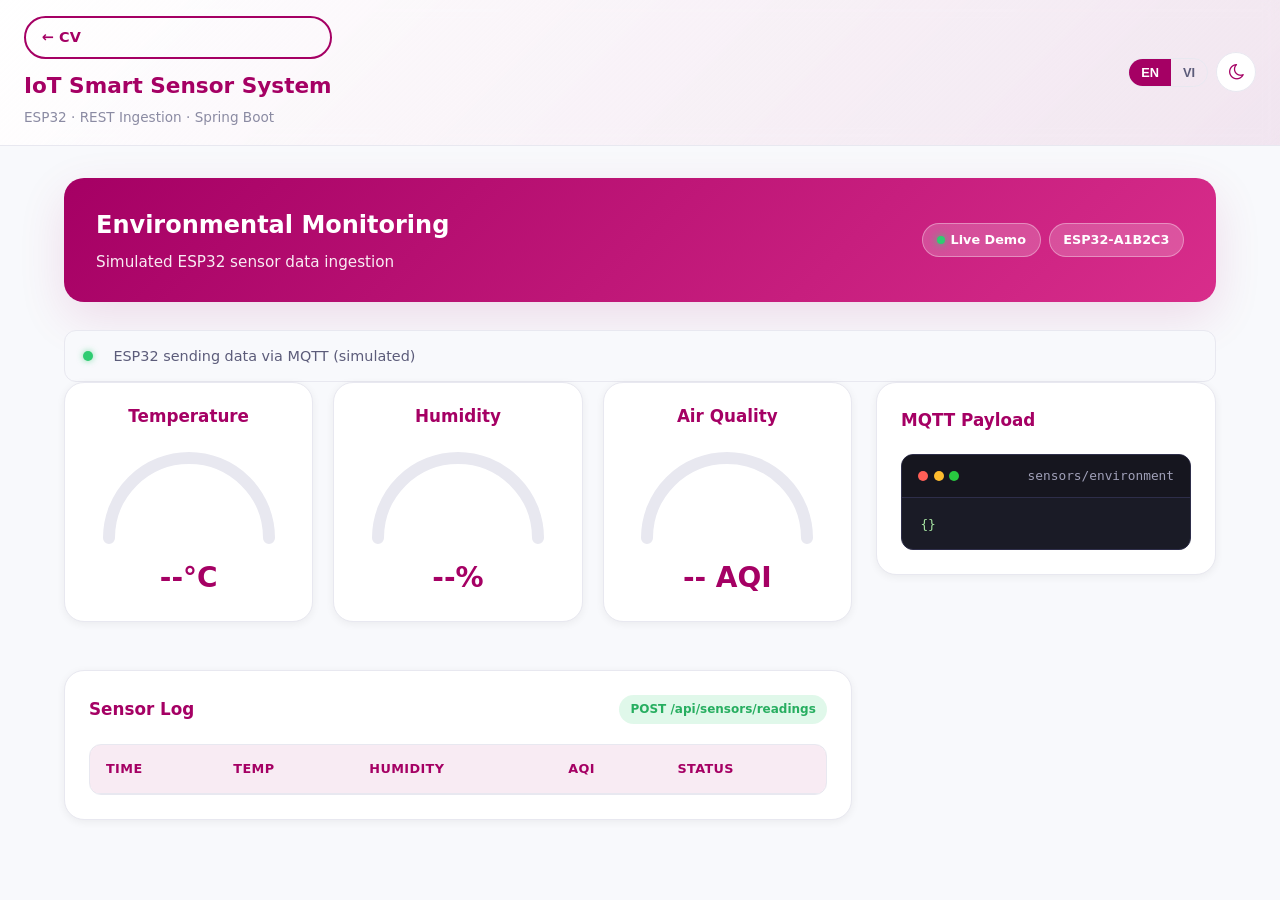
==== commit 95e3a0a6: "Fix demo paths and remove duplicate CV project entry. Demo pages now resolve assets and back links r" ====
--- a/repo/repo_CV_Java/CV_Java_demos/iot-sensor.html
+++ b/repo/repo_CV_Java/CV_Java_demos/iot-sensor.html
@@ -4,20 +4,33 @@
     <meta charset="UTF-8" />
     <meta name="viewport" content="width=device-width, initial-scale=1.0" />
     <title>IoT Smart Sensor System - Demo</title>
-    <link rel="stylesheet" href="/CV_master_css/font.css" />
-    <link rel="stylesheet" href="/CV_master_css/main.css" />
     <script>
       (function () {
+        var p = location.pathname;
+        var base;
+        if (window.__CV_STANDALONE__ || p.indexOf("/repo/") === -1) {
+          base = p.replace(/\/CV_[^/]+_demos\/[^/]*$/, "/");
+        } else {
+          var i = p.indexOf("/repo/");
+          base = p.substring(0, i + 1);
+        }
+        var el = document.createElement("base");
+        el.href = base;
+        document.head.appendChild(el);
         var t = localStorage.getItem("cv-theme");
         if (t) document.documentElement.setAttribute("data-theme", t);
       })();
     </script>
+    <link rel="stylesheet" href="CV_master_css/font.css" />
+    <link rel="stylesheet" href="CV_master_css/main.css" />
+    <link rel="stylesheet" href="CV_master_css/demo.css" />
   </head>
   <body class="demo-page">
     <header class="demo-header">
-      <div>
-        <a href="/cv.html?id=java" class="demo-back-link">← CV</a>
-        <h1 style="display: inline; margin-left: 1rem;" data-i18n="demo_iot_title">IoT Smart Sensor System</h1>
+      <div class="demo-header-title">
+        <a href="cv.html?id=java" class="demo-back-link">← CV</a>
+        <h1 data-i18n="demo_iot_title">IoT Smart Sensor System</h1>
+        <p class="demo-subtitle" data-i18n="demo_iot_sub">ESP32 · REST Ingestion · Spring Boot</p>
       </div>
       <div class="nav-controls">
         <div class="lang-toggle">
@@ -29,60 +42,91 @@
     </header>
 
     <main class="demo-content">
-      <div class="demo-card">
-        <p><span class="status-dot"></span><span data-i18n="demo_iot_status">ESP32 đang gửi dữ liệu qua MQTT (mô phỏng)</span></p>
+      <section class="demo-hero">
+        <div>
+          <h2 data-i18n="demo_iot_hero">Environmental Monitoring</h2>
+          <p data-i18n="demo_iot_hero_desc">Simulated ESP32 sensor data ingestion</p>
+        </div>
+        <div class="demo-hero-badges">
+          <span class="demo-badge live" data-i18n="demo_live">Live Demo</span>
+          <span class="demo-badge">ESP32-A1B2C3</span>
+        </div>
+      </section>
+
+      <div class="status-bar">
+        <span class="status-dot"></span>
+        <span data-i18n="demo_iot_status">ESP32 sending data via MQTT (simulated)</span>
       </div>
 
-      <div class="gauge-grid">
-        <div class="gauge-container demo-card">
-          <h3 data-i18n="demo_temperature">Nhiệt độ</h3>
-          <svg class="gauge-svg" viewBox="0 0 200 110" id="temp-gauge">
-            <path d="M 20 100 A 80 80 0 0 1 180 100" fill="none" stroke="var(--border-color)" stroke-width="12" stroke-linecap="round"/>
-            <path id="temp-arc" d="M 20 100 A 80 80 0 0 1 180 100" fill="none" stroke="#a50064" stroke-width="12" stroke-linecap="round" stroke-dasharray="251" stroke-dashoffset="251"/>
-          </svg>
-          <div class="gauge-value" id="temp-value">--°C</div>
+      <div class="demo-layout">
+        <div class="demo-main">
+          <div class="gauge-grid">
+            <div class="gauge-container demo-card">
+              <h3 data-i18n="demo_temperature">Temperature</h3>
+              <svg class="gauge-svg" viewBox="0 0 200 110">
+                <path d="M 20 100 A 80 80 0 0 1 180 100" fill="none" stroke="var(--border-color)" stroke-width="12" stroke-linecap="round"/>
+                <path id="temp-arc" d="M 20 100 A 80 80 0 0 1 180 100" fill="none" stroke="#a50064" stroke-width="12" stroke-linecap="round" stroke-dasharray="251" stroke-dashoffset="251"/>
+              </svg>
+              <div class="gauge-value" id="temp-value">--°C</div>
+            </div>
+            <div class="gauge-container demo-card">
+              <h3 data-i18n="demo_humidity">Humidity</h3>
+              <svg class="gauge-svg" viewBox="0 0 200 110">
+                <path d="M 20 100 A 80 80 0 0 1 180 100" fill="none" stroke="var(--border-color)" stroke-width="12" stroke-linecap="round"/>
+                <path id="humidity-arc" d="M 20 100 A 80 80 0 0 1 180 100" fill="none" stroke="#d82d8b" stroke-width="12" stroke-linecap="round" stroke-dasharray="251" stroke-dashoffset="251"/>
+              </svg>
+              <div class="gauge-value" id="humidity-value">--%</div>
+            </div>
+            <div class="gauge-container demo-card">
+              <h3 data-i18n="demo_air_quality">Air Quality</h3>
+              <svg class="gauge-svg" viewBox="0 0 200 110">
+                <path d="M 20 100 A 80 80 0 0 1 180 100" fill="none" stroke="var(--border-color)" stroke-width="12" stroke-linecap="round"/>
+                <path id="aqi-arc" d="M 20 100 A 80 80 0 0 1 180 100" fill="none" stroke="#2ecc71" stroke-width="12" stroke-linecap="round" stroke-dasharray="251" stroke-dashoffset="251"/>
+              </svg>
+              <div class="gauge-value" id="aqi-value">-- AQI</div>
+            </div>
+          </div>
+
+          <div class="demo-card">
+            <div class="demo-card-header">
+              <h3 data-i18n="demo_sensor_log">Sensor Log</h3>
+              <span class="pipeline-tag ok">POST /api/sensors/readings</span>
+            </div>
+            <div class="data-table-wrap">
+              <table class="data-table">
+                <thead>
+                  <tr>
+                    <th data-i18n="demo_time">Time</th>
+                    <th data-i18n="demo_temperature">Temp</th>
+                    <th data-i18n="demo_humidity">Humidity</th>
+                    <th data-i18n="demo_air_quality">AQI</th>
+                    <th data-i18n="demo_status">Status</th>
+                  </tr>
+                </thead>
+                <tbody id="sensor-log"></tbody>
+              </table>
+            </div>
+          </div>
         </div>
-        <div class="gauge-container demo-card">
-          <h3 data-i18n="demo_humidity">Độ ẩm</h3>
-          <svg class="gauge-svg" viewBox="0 0 200 110" id="humidity-gauge">
-            <path d="M 20 100 A 80 80 0 0 1 180 100" fill="none" stroke="var(--border-color)" stroke-width="12" stroke-linecap="round"/>
-            <path id="humidity-arc" d="M 20 100 A 80 80 0 0 1 180 100" fill="none" stroke="#d82d8b" stroke-width="12" stroke-linecap="round" stroke-dasharray="251" stroke-dashoffset="251"/>
-          </svg>
-          <div class="gauge-value" id="humidity-value">--%</div>
-        </div>
-        <div class="gauge-container demo-card">
-          <h3 data-i18n="demo_air_quality">Chất lượng không khí</h3>
-          <svg class="gauge-svg" viewBox="0 0 200 110" id="aqi-gauge">
-            <path d="M 20 100 A 80 80 0 0 1 180 100" fill="none" stroke="var(--border-color)" stroke-width="12" stroke-linecap="round"/>
-            <path id="aqi-arc" d="M 20 100 A 80 80 0 0 1 180 100" fill="none" stroke="#2ecc71" stroke-width="12" stroke-linecap="round" stroke-dasharray="251" stroke-dashoffset="251"/>
-          </svg>
-          <div class="gauge-value" id="aqi-value">-- AQI</div>
-        </div>
-      </div>
 
-      <div class="demo-card">
-        <h3 data-i18n="demo_sensor_log">Nhật ký cảm biến</h3>
-        <table class="data-table">
-          <thead>
-            <tr>
-              <th data-i18n="demo_time">Thời gian</th>
-              <th data-i18n="demo_temperature">Nhiệt độ</th>
-              <th data-i18n="demo_humidity">Độ ẩm</th>
-              <th data-i18n="demo_air_quality">AQI</th>
-              <th data-i18n="demo_status">Trạng thái</th>
-            </tr>
-          </thead>
-          <tbody id="sensor-log"></tbody>
-        </table>
-      </div>
-
-      <div class="demo-card">
-        <h3 data-i18n="demo_json_response">MQTT Payload</h3>
-        <pre class="json-output" id="json-output">{}</pre>
+        <aside class="demo-sidebar">
+          <div class="demo-card">
+            <div class="demo-card-header">
+              <h3 data-i18n="demo_json_response">MQTT Payload</h3>
+            </div>
+            <div class="json-panel">
+              <div class="json-panel-header">
+                <div class="json-panel-dots"><span></span><span></span><span></span></div>
+                <span>sensors/environment</span>
+              </div>
+              <pre class="json-output" id="json-output">{}</pre>
+            </div>
+          </div>
+        </aside>
       </div>
     </main>
 
-    <script src="/CV_master_js/script.js"></script>
+    <script src="CV_master_js/script.js"></script>
     <script src="iot-sensor.js"></script>
   </body>
 </html>
